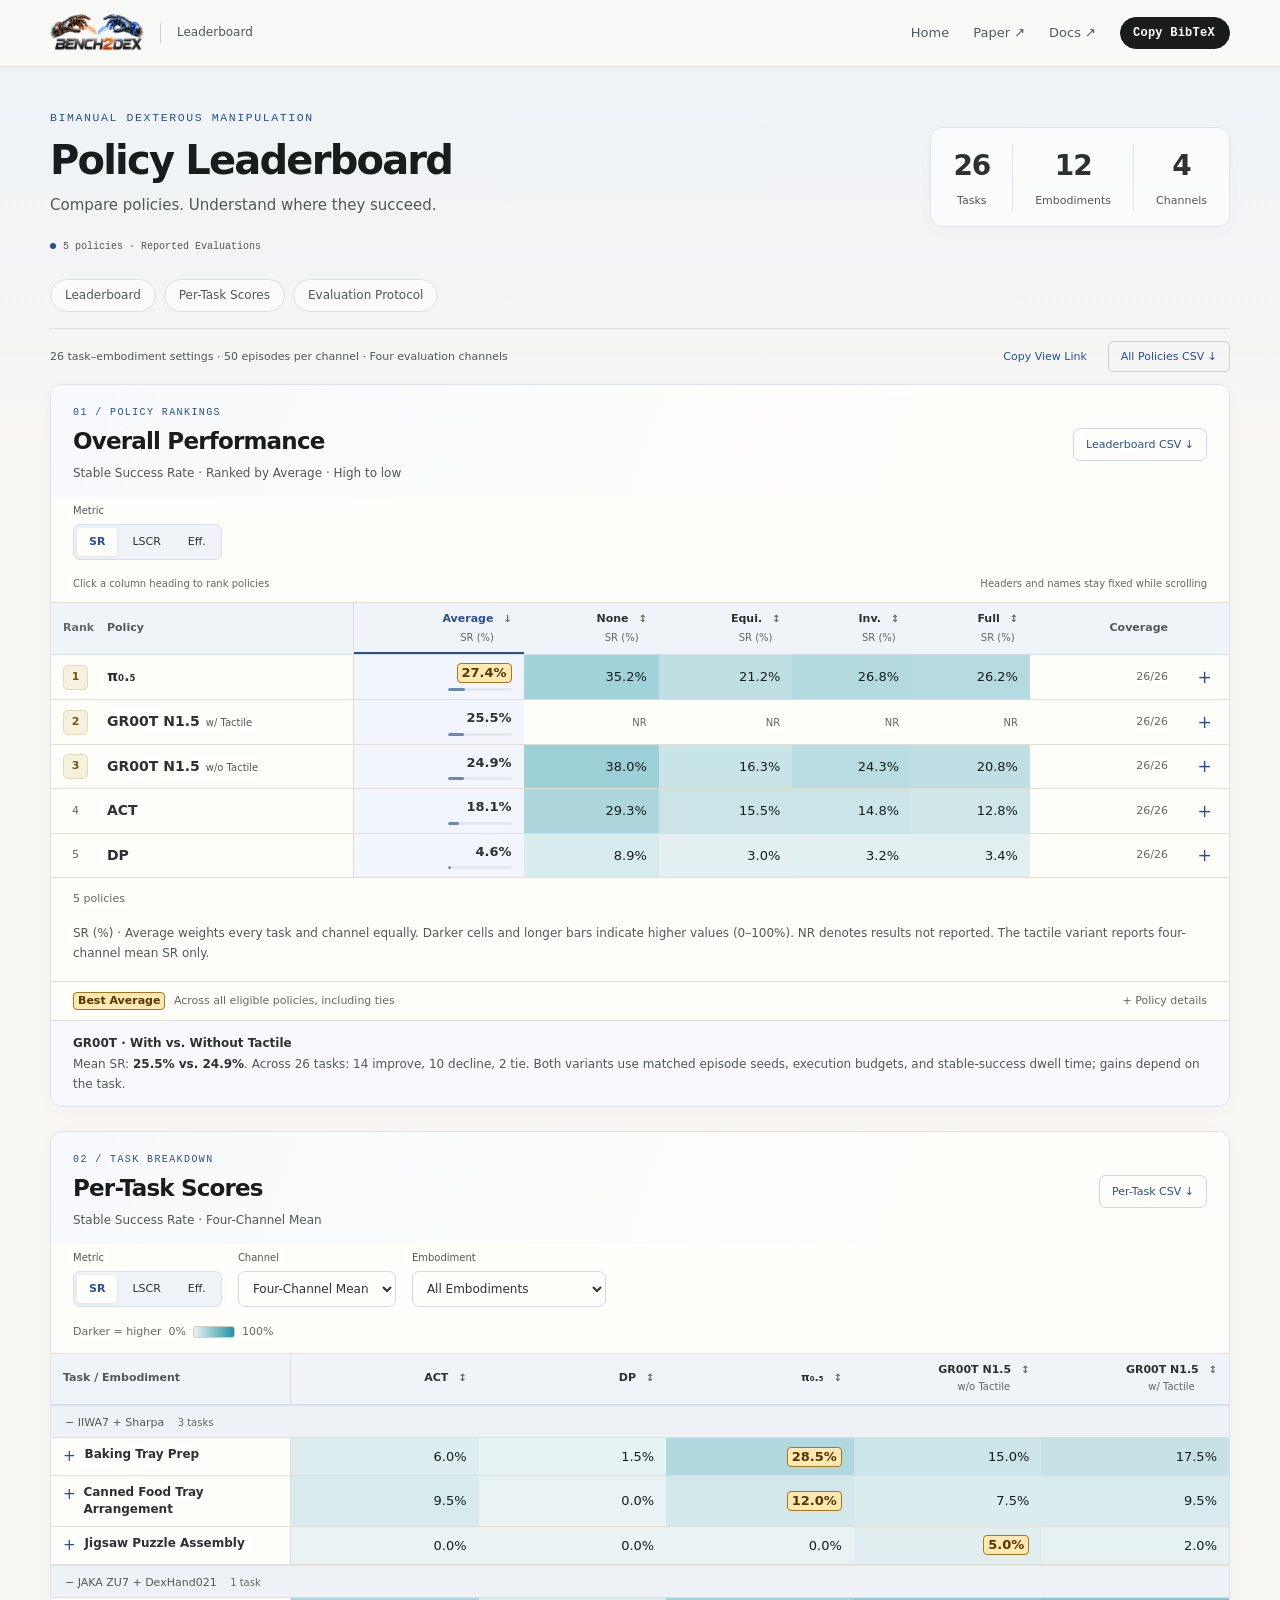
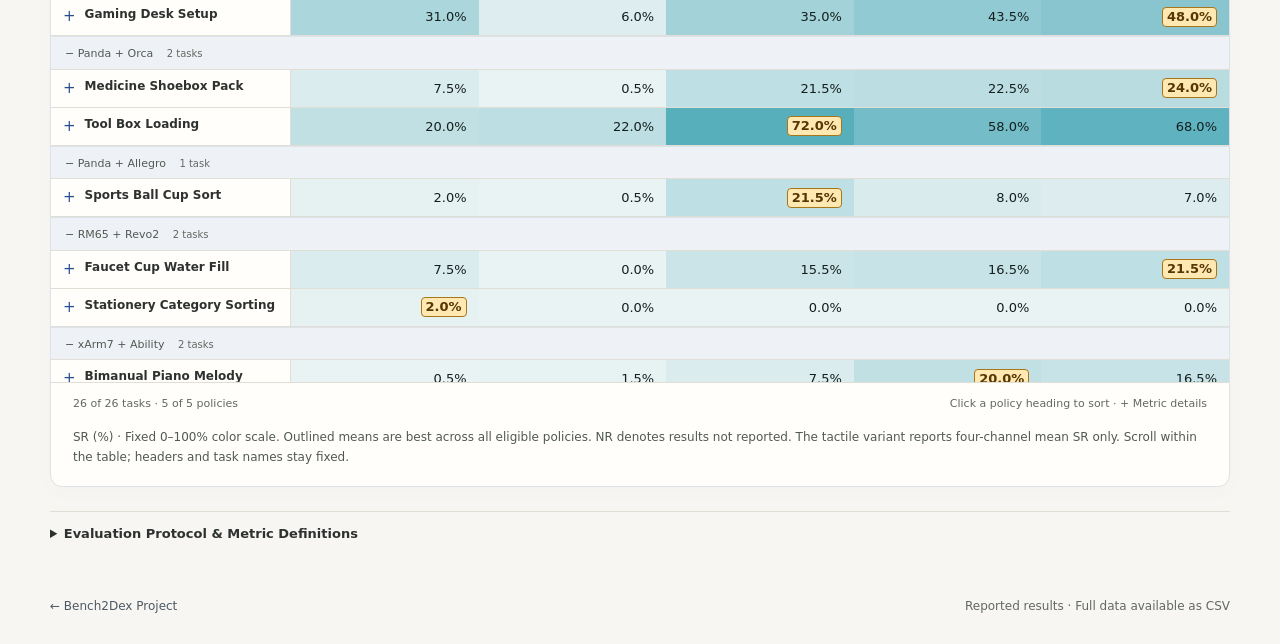
==== leaderboard/index.html @ b83e41bb "feat: update leaderboard" ====
<!DOCTYPE html>
<html lang="en">
<head>
<meta charset="UTF-8">
<meta name="viewport" content="width=device-width,initial-scale=1">
<title>Bench2Dex Leaderboard</title>
<meta name="description" content="Compare Bench2Dex policy evaluations: stable success, latched stage progress, and success-conditioned efficiency across 26 tasks and four channels.">
<link rel="canonical" href="https://bench2dex.github.io/leaderboard/">
<meta property="og:title" content="Bench2Dex Leaderboard">
<meta property="og:description" content="Policy rankings, task-level comparisons, and complete evaluation results.">
<meta property="og:type" content="website">
<meta property="og:url" content="https://bench2dex.github.io/leaderboard/">
<meta property="og:image" content="https://bench2dex.github.io/assets/img/og-cover.png">
<link rel="icon" href="../assets/img/favicon.png" type="image/png">
<link rel="stylesheet" href="../assets/css/style.css">
<link rel="stylesheet" href="../assets/css/leaderboard.css">
</head>
<body class="leaderboard-page">
<a class="skip-results" href="#results-explorer">Skip to Results</a>
<header class="board-nav"><div class="board-container"><a class="board-brand" href="../index.html"><img src="../assets/img/figures/overview_logo.png" alt="Bench2Dex" width="1774" height="887"><span>Leaderboard</span></a><nav aria-label="Main Navigation"><a href="../index.html">Home</a><a href="https://arxiv.org/abs/2609.15726">Paper ↗</a><a href="https://bench2dex.github.io/doc/">Docs ↗</a><button type="button" class="btn btn-primary board-copy-bib" data-copy-bib>Copy BibTeX</button></nav></div></header>
<main class="board-container">
  <div class="board-heading"><div><p class="eyebrow">Bimanual Dexterous Manipulation</p><h1>Policy Leaderboard</h1><p>Compare policies. Understand where they succeed.</p><span id="board-release" class="board-release">Paper Baselines</span></div><div class="board-facts" aria-label="Evaluation Scope"><span><b>26</b>Tasks</span><span><b>12</b>Embodiments</span><span><b>4</b>Channels</span></div></div>
  <nav class="board-jumps" aria-label="Results Sections"><a href="#policy-leaderboard">Leaderboard</a><a href="#per-task-scores">Per-Task Scores</a><a href="#protocol-notes">Evaluation Protocol</a></nav>
  <div id="results-explorer" class="results-explorer results-stack">
    <div class="board-global-tools">
      <label class="results-field" id="results-group-control" hidden>Evaluation Group<select id="results-group"></select></label>
      <p class="results-protocol-note" id="results-protocol-note"></p>
      <div class="results-downloads"><button type="button" id="results-share">Copy View Link</button><button type="button" id="results-export-all">All Policies CSV ↓</button></div>
    </div>

    <section id="policy-leaderboard" class="board-section" aria-labelledby="ranking-title">
      <div class="section-toolbar"><div><p class="eyebrow">01 / Policy Rankings</p><h2 id="ranking-title">Overall Performance</h2><p id="ranking-label" class="board-scope"></p></div><button type="button" id="results-export-ranking">Leaderboard CSV ↓</button></div>
      <div class="board-controls">
        <div class="control-group"><span class="control-label">Metric</span><div class="metric-switch" role="group" aria-label="Leaderboard Metric"><button type="button" data-rank="sr" aria-pressed="true">SR</button><button type="button" data-rank="lscr" aria-pressed="false">LSCR</button><button type="button" data-rank="efficiency" aria-pressed="false">Eff.</button></div></div>
        <label class="results-field">Show<select id="board-limit"><option value="all">All Policies</option><option value="10">Top 10</option><option value="20">Top 20</option></select></label>
        <label class="results-field">Coverage<select id="board-coverage"><option value="all">All Results</option><option value="complete">Complete</option><option value="partial">Incomplete</option></select></label>
        <label class="results-field policy-search-field">Find a Policy<input id="board-search" type="search" placeholder="Policy or version…" autocomplete="off"></label>
      </div>
      <div class="table-guide"><span>Click a column heading to rank policies</span><span>Headers and names stay fixed while scrolling</span></div>
      <div id="overview-table"></div>
      <div class="section-footer"><span id="ranking-count"></span><button type="button" id="ranking-reset">Reset Ranking</button></div>
      <p class="results-caption" id="ranking-caption"></p>
      <div class="results-key"><span><strong class="best-value">Best Average</strong> Across all eligible policies, including ties</span><span>+ Policy details</span></div>
      <p class="tactile-comparison"><b>GR00T · With vs. Without Tactile</b><br>Mean SR: <b>25.5% vs. 24.9%</b>. Across 26 tasks: 14 improve, 10 decline, 2 tie. Both variants use matched episode seeds, execution budgets, and stable-success dwell time; gains depend on the task.</p>
    </section>

    <section id="per-task-scores" class="board-section" aria-labelledby="task-title">
      <div class="section-toolbar"><div><p class="eyebrow">02 / Task Breakdown</p><h2 id="task-title">Per-Task Scores</h2><p id="task-scope" class="board-scope"></p></div><button type="button" id="results-export-tasks">Per-Task CSV ↓</button></div>
      <div class="board-controls">
        <div class="control-group"><span class="control-label">Metric</span><div class="metric-switch" role="group" aria-label="Per-Task Metric"><button type="button" data-task-metric="sr" aria-pressed="true">SR</button><button type="button" data-task-metric="lscr" aria-pressed="false">LSCR</button><button type="button" data-task-metric="efficiency" aria-pressed="false">Eff.</button></div></div>
        <label class="results-field">Channel<select id="task-channel"><option value="mean">Four-Channel Mean</option><option value="none">None</option><option value="equi">Equi.</option><option value="inv">Inv.</option><option value="full">Full</option></select></label>
        <label class="results-field">Embodiment<select id="task-embodiment"><option value="">All Embodiments</option></select></label>
        <details class="policy-picker" hidden><summary id="policy-choice-count">Select Policies</summary><div class="policy-picker-body"><label class="results-field">Find a Policy<input id="policy-search" type="search" placeholder="Policy name…" autocomplete="off"></label><div class="picker-actions"><button type="button" id="policies-all">Show All</button><button type="button" id="policies-none">Clear</button></div><div id="policy-options"></div></div></details>
      </div>
      <div class="task-table-heading"><p class="heat-key" id="task-heat-key">Darker = higher <span>0%</span><span class="heat-swatch" aria-hidden="true"></span><span>100%</span></p><button type="button" id="emb-expand-all" hidden>Expand All Groups</button></div>
      <div id="task-matrix"></div>
      <div class="section-footer"><span id="task-count"></span><span>Click a policy heading to sort · + Metric details</span></div>
      <p class="results-caption" id="task-caption"></p>
    </section>

      <details class="table-notes results-notes" id="protocol-notes"><summary>Evaluation Protocol & Metric Definitions</summary>
        <p><b>SR</b>: Stable Success Rate (%). <b>LSCR</b>: Latched Stage Completion Rate (%). <b>Eff.</b>: Success-Conditioned Efficiency. SR and LSCR use all 26 tasks equally and retain the paper’s reported precision. Coverage counts complete task records for the selected ranking metric. A documented four-channel SR or LSCR mean remains comparable when its channel breakdown is pending. Missing channel values are never inferred from the mean. Partial evaluations are unranked (—).</p>
        <p>Efficiency is the mean steps to successful task completion across human expert teleoperation trajectories for the task, divided by mean steps to stable success pooled across successful policy episodes in all four channels. All four visual–proprioceptive baselines use executed physics-step counts and recorded task-level expert references. It is not an average of channel ratios. Paper baseline efficiency summaries include ACT: 25 tasks, DP: 19, π₀.₅: 23, and GR00T N1.5: 25. These successful-task counts appear beneath Eff.; coverage also includes explicitly reported no-success task records.</p>
        <p><b>NR</b> denotes results not reported. — means no successful rollout; Not evaluated and N/A indicate distinct missing-data states. Zero is a reported value. Comparisons use the same task set, episode budget, termination rules, and expert reference within each evaluation group. Input variants are labeled separately.</p>
        <p>The 20,800 rollouts refer to the four published visual–proprioceptive baselines. The GR00T N1.5 tactile variant adds 5,200 rollouts and reports four-channel mean SR only; channel SR, LSCR, and efficiency are not reported. The 50 rollouts per task–policy–channel are evaluation episodes, not independent retraining replicates. Tasks and embodiments are not factorially crossed, so task-level contrasts do not isolate embodiment effects.</p>
        <p>Leaderboard CSV exports the policies currently shown in the main table. Per-Task CSV exports the selected policies and all matching tasks, including collapsed groups. Search does not change ranks or best-value scope. All Policies CSV includes every registered policy, task, and channel across evaluation groups, with sample sizes, metric status, and reported summaries.</p>
      </details>
    <details class="table-notes results-notes" id="citation-fallback" hidden><summary>BibTeX Citation</summary><pre id="bibtex" tabindex="0"></pre></details>
    <div id="share-fallback" hidden><label class="results-field">Copy This View URL<input id="share-url" readonly></label></div>
    <p id="results-status" class="sr-only" role="status" aria-live="polite"></p>
  </div>

</main>
<footer class="board-container board-footer"><a href="../index.html">← Bench2Dex Project</a><span>Reported results · Full data available as CSV</span></footer>
<div class="copy-toast" id="copy-toast" role="status" aria-live="polite"></div>
<script src="../assets/js/citation.js"></script>
<script src="../assets/js/data.js"></script>
<script src="../assets/js/results-model.js"></script>
<script src="../assets/js/results-explorer.js"></script>
</body>
</html>
---- assets/css/style.css ----
/* ============================================================
   BENCH2DEX — Editorial Evidence Atlas design system
   Academic editorial restraint × scientific-instrument precision
   ============================================================ */
:root{
  --paper:#F7F6F2;
  --paper-deep:#EEEDE8;
  --surface:#FFFEFB;
  --ink-strong:#181C1B;
  --bg:var(--paper);
  --bg-2:var(--paper-deep);
  --bg-3:var(--surface);
  --panel:var(--surface);
  --panel-2:#F0EFEA;
  --bone:var(--ink-strong);
  --ink:#FFFFFF;
  --metal:#4E5963;
  --metal-dim:#69727A;
  --line:#E1DED5;
  --line-strong:#D2CEC3;
  --cyan:#294F92;          /* primary accent / invariance */
  --copper:#B44827;        /* sparse editorial emphasis */
  --amber:#985807;         /* equivariance data semantics */
  --coral:#C9584A;
  --yellow:#C99A2E;
  --green:#247753;         /* success */
  --brick:#A9473D;         /* failure */
  --violet:#6B53A7;        /* full-channel data semantics only */
  --text:#2D312F;
  --text-dim:#515954;
  --text-faint:#636862;
  --scrim:rgba(24,28,27,.82);
  --on-scrim:#FFFFFF;
  --display:system-ui,-apple-system,"Segoe UI",Roboto,Arial,sans-serif;
  --body:system-ui,-apple-system,"Segoe UI",Roboto,Arial,sans-serif;
  --mono:ui-monospace,SFMono-Regular,Menlo,Monaco,Consolas,"Liberation Mono","Courier New",monospace;
  --maxw:1240px;
  --measure:100ch;
  --rail:88px;
  --r-sm:4px; --r:6px; --r-lg:10px; --r-xl:14px;
  --evidence-radius:10px;
  --frame-border:2px solid var(--line-strong);
  --evidence-shadow:0 1px 2px rgba(24,28,27,.06), 0 6px 14px -6px rgba(24,28,27,.10), 0 20px 48px -16px rgba(24,28,27,.22);
  --shadow:var(--evidence-shadow);
  --duration-fast:140ms;
  --duration-medium:220ms;
}
*{box-sizing:border-box;}
html{scroll-behavior:smooth; -webkit-text-size-adjust:100%; scroll-padding-top:72px; overscroll-behavior-y:none;}
body{
  margin:0; background:var(--bg); color:var(--text);
  font-family:var(--body); font-size:16px; line-height:1.6;
  font-feature-settings:"ss01","cv11"; -webkit-font-smoothing:antialiased;
  font-variant-numeric:tabular-nums;
  text-rendering:optimizeLegibility;
  overscroll-behavior-y:none;
}
img{max-width:100%; display:block;}
::selection{background:rgba(41,79,146,.18); color:var(--bone);}
::-moz-selection{background:rgba(41,79,146,.18); color:var(--bone);}
a{color:var(--metal); text-decoration:none; transition:color var(--duration-fast);}
a:hover{color:var(--bone);}
h1,h2,h3,h4{font-family:var(--display); font-weight:650; color:var(--bone); margin:0 0 .4em; line-height:1.08; letter-spacing:-.025em; text-wrap:balance;}
.mono{font-family:var(--mono); font-feature-settings:"tnum"; font-variant-numeric:tabular-nums;}
.eyebrow{font-family:var(--mono); font-size:11.5px; letter-spacing:.14em; text-transform:uppercase; color:var(--cyan);}
.section{position:relative; padding:clamp(38px,4.2vw,56px) 0; border-top:1px solid var(--line);}
.container{max-width:var(--maxw); margin:0 auto; padding:0 clamp(20px,4vw,56px);}
.lead{font-size:clamp(17px,1.45vw,20px); color:var(--text); max-width:var(--measure); line-height:1.62; text-align:justify; text-justify:inter-word;}
.dim{color:var(--text-dim);}
.section-head{
  max-width:none;
  margin:0 0 clamp(16px,2vw,24px);
}
/* The section name (eyebrow) is the big bold title; the h2 tagline is a
   small subtitle that trails it on the same line. */
.section-head > .eyebrow{
  display:inline; margin:0; padding-right:14px;
  font-family:var(--display); font-size:clamp(26px,2.8vw,34px); font-weight:700;
  letter-spacing:-.025em; text-transform:none; color:var(--bone); line-height:1.15;
}
.section-head h2{
  display:inline; margin:0;
  font-family:var(--body); font-size:clamp(15px,1.1vw,17px); font-weight:400;
  letter-spacing:0; color:var(--text-dim); line-height:1.5;
}
.section-head > .lead{margin:10px 0 0; color:var(--text);}

/* ---------- Editorial evidence rhythm ---------- */
.evidence-band::before{
  content:attr(data-section-index);
  position:absolute;
  top:clamp(28px,3vw,44px);
  right:max(20px,calc((100vw - var(--maxw))/2 + 56px));
  font-family:var(--mono);
  font-size:10px;
  letter-spacing:.12em;
  color:var(--text-faint);
}
/* Clean white / light-gray section alternation (carries from masthead → proof:
   masthead white, proof gray, then odd sections white, even sections gray). */
#abstract, #why, #data, #tactile, #evaluation, #results{background:var(--paper);}
#overview, #embodiments, #modalities, #tasks, #generalization, #docs{background:var(--paper-deep);}
.video-section{background:var(--paper-deep);}
.video-section .hero-evidence{margin:0;}
.video-section .hero-evidence-frame{box-shadow:var(--evidence-shadow);}

/* Abstract section uses the same eyebrow -> h2 -> paragraph stack
   as every other section (no special two-column layout). */
.evidence-band--paper .abstract-text{
  max-width:var(--measure);
  margin:0;
  font-size:clamp(16.5px,1.25vw,18.5px);
  line-height:1.78;
}

.evidence-caption{
  margin:12px 0 0;
  padding:12px 2px 0;
  border-top:1px solid var(--line);
  color:var(--text-dim);
  font-family:var(--body);
  font-size:13.5px;
  line-height:1.58;
}
.evidence-figure{margin:0;}
.evidence-band--figure .overview-frame{
  border-radius:var(--evidence-radius);
  box-shadow:var(--evidence-shadow);
}
.evidence-band--data .bm-table,
.evidence-band--data .lb-table,
.evidence-band--data .gen-axes,
.evidence-band--results .chart-panel{border-radius:var(--evidence-radius);}
.evidence-band--data .leaderboard{
  margin-top:clamp(38px,5vw,64px);
  padding-top:24px;
  border-top-color:var(--line-strong);
}
.evidence-band--atlas .atlas-grid,
.evidence-band--atlas .task-grid{gap:1px; background:var(--line-strong); border:var(--frame-border); border-radius:var(--evidence-radius); overflow:hidden; box-shadow:var(--evidence-shadow);}
.evidence-band--atlas .atlas-card,
.evidence-band--atlas .task-card{border:0; border-radius:0;}
.evidence-band--split .teleop-split,
.evidence-band--split .tactile-wrap{align-items:start;}
.evidence-band--split .teleop-split .ph,
.evidence-band--split .tactile-img,
.evidence-band--split .tactile-render{border-radius:var(--evidence-radius);}
.evidence-band--split .teleop-steps{margin-top:0; border-top:1px solid var(--line-strong);}
.evidence-band--split .teleop-step{border-width:0 0 1px; border-radius:0; padding:18px 2px; background:transparent;}
.evidence-band--media .modalplayer{
  padding:clamp(12px,1.8vw,22px) 0;
  border-top:1px solid var(--line-strong);
  border-bottom:1px solid var(--line-strong);
}
.evidence-band--protocol .eval-tiers{
  gap:0;
  border:var(--frame-border);
  border-radius:var(--evidence-radius);
  overflow:hidden;
  background:var(--line-strong);
  box-shadow:var(--evidence-shadow);
}
.evidence-band--protocol .eval-tier{border:0; border-left:1px solid var(--line-strong); border-radius:0; box-shadow:none;}
.evidence-band--protocol .eval-tier:first-child{border-left:0;}
.evidence-band--results .chart-panel{
  border-color:var(--line-strong);
  border-top:2px solid var(--cyan);
  box-shadow:var(--evidence-shadow);
}
.evidence-band--resources .resource-grid{
  gap:0;
  border:var(--frame-border);
  border-radius:var(--evidence-radius);
  overflow:hidden;
  background:var(--line-strong);
  box-shadow:var(--evidence-shadow);
}
.evidence-band--resources .resource-card{border:0; border-left:1px solid var(--line-strong); border-radius:0; box-shadow:none;}
.evidence-band--resources .resource-card:first-child{border-left:0;}
.evidence-band--resources .resource-card:hover,.evidence-band--resources .resource-card:focus-visible,.evidence-band--resources .resource-card:active{border-color:var(--cyan); background:#f0f5fb; box-shadow:inset 0 0 0 2px var(--cyan); transform:none;}

/* ---------- Navigation ---------- */
.nav{
  position:sticky; top:0; z-index:60; transition:background var(--duration-medium),backdrop-filter var(--duration-medium),border-color var(--duration-medium),box-shadow var(--duration-medium);
  border-bottom:1px solid transparent;
}
.nav.solid{background:rgba(247,246,242,.90); backdrop-filter:blur(14px) saturate(1.08); border-bottom-color:var(--line); box-shadow:0 6px 24px -18px rgba(24,28,27,.26);}
.nav-inner{max-width:var(--maxw); margin:0 auto; padding:0 clamp(20px,4vw,56px); height:64px; display:flex; align-items:center; gap:20px;}
.brand{display:flex; align-items:center; gap:10px; flex:none;}
.brand img{height:48px; width:auto; display:block;}
.nav-links{display:flex; gap:2px; margin:0 auto; padding:0 8px; align-items:center;}
.nav-links a{
  font-size:13px; color:var(--text-dim); padding:8px 13px; border-radius:var(--r-sm);
  position:relative; font-family:var(--body); letter-spacing:.01em; transition:color .15s,background .15s;
}
.nav-links a:hover{color:var(--bone); background:rgba(24,28,27,.05);}
.nav-links a.active{color:var(--cyan); background:rgba(41,79,146,.08);}
.nav-links a.active::after{content:""; position:absolute; left:13px; right:13px; bottom:2px; height:2px; background:var(--cyan); border-radius:2px;}
.nav-cta{display:flex; align-items:center; gap:8px; flex:none;}
.nav-cta .btn{font-family:var(--body); letter-spacing:.01em;}
.btn{
  display:inline-flex; align-items:center; gap:8px; font-family:var(--mono); font-size:13px; letter-spacing:.02em;
  padding:9px 16px; border-radius:999px; border:1px solid var(--line-strong); color:var(--text); cursor:pointer;
  transition:color var(--duration-fast),background var(--duration-fast),border-color var(--duration-fast),transform var(--duration-fast); white-space:nowrap; text-decoration:none;
}
.btn svg{width:15px; height:15px;}
.btn:hover{border-color:var(--metal); color:var(--bone); transform:translateY(-1px);}
.btn-primary{background:var(--bone); color:var(--ink); border-color:var(--bone); font-weight:600;}
.btn-primary:hover{background:#28332F; color:var(--ink); transform:translateY(-1px);}
.btn-ghost{border-color:transparent; color:var(--text-dim);}
.btn-ghost:hover{color:var(--cyan); border-color:var(--line-strong);}
.btn:disabled,.btn.is-unavailable{cursor:not-allowed; opacity:.64; transform:none; box-shadow:none;}
.btn:disabled:hover,.btn.is-unavailable:hover{border-color:var(--line); color:inherit; transform:none;}
.chip-coming{font-family:var(--mono); font-size:10px; padding:2px 7px; border-radius:999px; background:rgba(20,32,30,.06); color:var(--text-faint); border:1px solid var(--line); margin-left:4px; vertical-align:middle;}
.icon-btn{width:38px; height:38px; padding:0; justify-content:center; border-color:var(--line-strong);}
.icon-btn svg{width:17px; height:17px;}
.icon-btn[data-soon]{position:relative;}
.icon-btn[data-soon]::after{content:""; position:absolute; top:7px; right:7px; width:6px; height:6px; border-radius:50%; background:var(--text-faint); border:1.5px solid var(--bg);}
.nav-progress{position:absolute; left:0; bottom:0; height:2px; width:0; background:var(--cyan); border-radius:2px; transition:width .1s linear;}
.burger{display:none; width:40px; height:40px; border:1px solid var(--line-strong); background:transparent; border-radius:var(--r-sm); cursor:pointer; color:var(--bone); padding:0; flex-direction:column; align-items:center; justify-content:center; gap:3px;}
.burger span{display:block; width:18px; height:2px; background:currentColor; border-radius:2px;}
.burger[aria-expanded="true"] span:nth-child(1){transform:translateY(5px) rotate(45deg);}
.burger[aria-expanded="true"] span:nth-child(2){opacity:0;}
.burger[aria-expanded="true"] span:nth-child(3){transform:translateY(-5px) rotate(-45deg);}

/* ---------- Hero ---------- */
.hero{position:relative; overflow:hidden; padding:0 0 clamp(16px,2.4vw,32px);}
.hero-grid{display:grid; grid-template-columns:5fr 7fr; gap:clamp(28px,4vw,56px); align-items:end; min-height:54vh; padding:clamp(4px,1vw,12px) 0 clamp(20px,3vw,36px);}
.hero-copy{padding-bottom:8px;}
.hero-copy .eyebrow{margin:0 0 14px;}
.hero h1{font-size:clamp(34px,3.6vw,44px); line-height:1.15; letter-spacing:-.02em; margin-bottom:.2em;}
.hero h1 .grad{background:linear-gradient(110deg,var(--ink-strong) 25%,var(--cyan) 100%); -webkit-background-clip:text; background-clip:text; color:transparent;}
.hero-sub{font-family:var(--display); font-weight:500; font-size:clamp(20px,2.6vw,30px); color:var(--metal); letter-spacing:-.01em; margin-bottom:18px; max-width:18ch;}
.hero-desc{color:var(--text-dim); max-width:46ch; margin-bottom:28px; font-size:clamp(15px,1.4vw,17px);}
.hero-cta{display:flex; flex-wrap:wrap; gap:12px; margin-bottom:28px;}
.hero-meta{display:flex; flex-wrap:wrap; gap:18px 28px; font-family:var(--mono); font-size:12.5px; color:var(--text-faint); letter-spacing:.04em;}
.hero-meta b{color:var(--text-dim); font-weight:500;}
.hero-media{position:relative; border-radius:var(--evidence-radius); overflow:hidden; border:var(--frame-border); background:var(--bg-2); box-shadow:var(--evidence-shadow);}
.hero-media .ph{aspect-ratio:21/9; position:relative; overflow:hidden;}
.hero-media .ph img{width:100%; height:100%; object-fit:cover; filter:saturate(.9) contrast(1.05);}
.hero-video{width:100%; height:100%; object-fit:cover; display:block; background:#000;}
.stagebar{
  position:absolute; left:0; right:0; bottom:0; padding:14px 18px;
  background:linear-gradient(0deg,rgba(12,17,18,.92),rgba(12,17,18,0));
  display:flex; gap:6px; align-items:center; flex-wrap:wrap;
}
.stagebar .seg{font-family:var(--mono); font-size:11px; letter-spacing:.06em; color:var(--on-scrim); padding:4px 8px; border:1px solid rgba(244,241,234,.18); border-radius:4px; transition:color var(--duration-medium),background var(--duration-medium),border-color var(--duration-medium);}
.stagebar .seg.on{color:var(--ink); background:var(--cyan); border-color:var(--cyan);}
.hero-badge{position:absolute; top:14px; left:14px; font-family:var(--mono); font-size:10.5px; letter-spacing:.1em; text-transform:uppercase; color:var(--on-scrim); background:var(--scrim); border:1px solid rgba(244,241,234,.18); padding:5px 10px; border-radius:999px; backdrop-filter:blur(6px);}
.playbadge{position:absolute; top:14px; right:14px; display:flex; align-items:center; gap:6px; font-family:var(--mono); font-size:10.5px; color:var(--text-faint); letter-spacing:.06em;}
.playbadge .dot{width:8px; height:8px; border-radius:50%; background:var(--brick); animation:pulse 2s infinite;}
@keyframes pulse{0%,100%{opacity:.4;}50%{opacity:1;}}

/* ---------- Identity: authors · logos · resource links ---------- */
.identity{padding:clamp(16px,2.4vw,26px) 0 clamp(6px,1.2vw,14px); border-bottom:1px solid var(--line);}
.id-authors{display:flex; flex-wrap:wrap; align-items:baseline; justify-content:center; gap:6px 14px; font-family:var(--body); font-size:15px; color:var(--text); margin-bottom:10px;}
.id-authors .au{font-weight:500;}
.id-authors .au sup{color:var(--cyan); font-size:10px; font-weight:600;}
.id-authors .eq{font-family:var(--mono); font-size:11px; color:var(--text-faint); margin-left:6px;}
.id-affils{display:flex; flex-wrap:wrap; justify-content:center; gap:4px 16px; font-family:var(--mono); font-size:12px; color:var(--text-dim); margin-bottom:18px;}
.id-affils .aff sup{color:var(--cyan);}
.id-affils .id-note{width:100%; text-align:center; color:var(--text-faint); font-size:11px; margin-top:6px; letter-spacing:.01em;}
.id-logos{display:flex; flex-wrap:wrap; justify-content:center; align-items:center; gap:14px; margin-bottom:clamp(18px,2.4vw,28px);}
.logo-slot{width:120px; height:48px; border:1px dashed var(--line-strong); border-radius:var(--r-sm); display:flex; align-items:center; justify-content:center; font-family:var(--mono); font-size:10px; color:var(--text-faint); letter-spacing:.04em; background:var(--panel-2);}
.rlinks{display:grid; grid-template-columns:repeat(auto-fit,minmax(158px,1fr)); gap:10px; max-width:980px; margin:0 auto;}
.rlink{display:flex; align-items:center; gap:10px; padding:12px 14px; background:var(--panel); border:1px solid var(--line); border-radius:var(--r); text-decoration:none; color:var(--text); transition:border-color .16s,transform .16s,background .16s; position:relative;}
.rlink:hover{border-color:var(--cyan); transform:translateY(-2px); background:var(--panel-2);}
.rlink[data-soon] .rl-sub{color:var(--text-faint);}
.rlink.is-unavailable{cursor:not-allowed; opacity:.72;}
.rlink.is-unavailable:hover{border-color:var(--line); transform:none; background:var(--panel);}
.rlink .ric{width:34px; height:34px; flex:none; border-radius:var(--r-sm); background:rgba(41,79,146,.1); border:1px solid rgba(41,79,146,.22); display:flex; align-items:center; justify-content:center; color:var(--cyan);}
.rlink .ric svg{width:17px; height:17px;}
.rlink[data-soon] .ric{background:rgba(20,32,29,.05); border-color:var(--line); color:var(--text-faint);}
.rlink .rl-text{display:flex; flex-direction:column; line-height:1.2; min-width:0;}
.rlink .rl-name{font-family:var(--display); font-weight:600; font-size:14px; color:var(--bone);}
.rlink .rl-sub{font-family:var(--mono); font-size:10.5px; color:var(--text-faint); margin-top:2px; white-space:nowrap; overflow:hidden; text-overflow:ellipsis;}
.footer-unavailable{display:block; color:var(--text-faint); margin:7px 0; font-size:13px;}

/* ---------- Proof strip ---------- */
.proof{background:var(--bg-2); border-top:1px solid var(--line); border-bottom:1px solid var(--line);}
.proof-grid{display:grid; grid-template-columns:repeat(6,1fr); max-width:var(--maxw); margin:0 auto;}
.proof-cell{padding:clamp(12px,1.4vw,18px) clamp(12px,1.4vw,20px); border-left:1px solid var(--line); cursor:pointer; transition:background .2s,box-shadow .2s; position:relative; outline:none;}
.proof-cell::before{content:""; position:absolute; left:0; top:0; width:2px; height:100%; background:var(--cyan); transform:scaleY(0); transform-origin:center; transition:transform .25s;}
.proof-cell:hover,.proof-cell.selected,.proof-cell:focus-visible{background:rgba(41,79,146,.09); box-shadow:inset 0 1px 0 rgba(41,79,146,.16),inset 0 -1px 0 rgba(41,79,146,.16);}
.proof-cell:hover::before,.proof-cell.selected::before,.proof-cell:focus-visible::before{transform:scaleY(1);}
.proof-cell .n{font-family:var(--display); font-weight:700; font-size:clamp(22px,2.6vw,30px); color:var(--bone); line-height:1; letter-spacing:-.02em;}
.proof-cell .l{font-family:var(--mono); font-size:11.5px; color:var(--text-dim); margin-top:6px; letter-spacing:.02em; text-transform:none;}
.proof-cell .q{font-family:var(--mono); font-size:11px; color:var(--cyan); margin-top:4px; letter-spacing:.03em;}
.proof-tip{position:absolute; left:14px; right:14px; bottom:calc(100% + 8px); background:var(--bg-3); border:1px solid var(--line-strong); border-radius:var(--r); padding:10px 12px; font-size:12.5px; color:var(--text); line-height:1.5; opacity:0; pointer-events:none; transition:opacity .18s; z-index:30; box-shadow:var(--shadow); max-width:260px;}
.proof-cell:hover .proof-tip,.proof-cell:focus-visible .proof-tip{opacity:1;}

/* ---------- Compare table ---------- */
/* Benchmark feature-comparison matrix */
.bm-table-wrap{overflow-x:auto; margin:0 -4px; padding:0 4px;}
.bm-table{border-collapse:separate; border-spacing:0; width:100%; min-width:780px; font-size:13.5px; background:var(--panel); border:var(--frame-border); border-radius:var(--evidence-radius); overflow:hidden; box-shadow:var(--evidence-shadow);}
.bm-table th,.bm-table td{padding:11px 12px; text-align:center; border-bottom:1px solid var(--line); white-space:nowrap;}
.bm-table thead th{font-family:var(--mono); font-size:11px; letter-spacing:.04em; text-transform:none; color:var(--text-dim); font-weight:600; background:var(--panel-2); border-bottom:1px solid var(--line-strong); position:sticky; top:0;}
.bm-table th.bm-name,.bm-table td:first-child{text-align:left; font-family:var(--body); color:var(--bone); font-weight:500; position:sticky; left:0; background:var(--panel);}
.bm-table thead th.bm-name{background:var(--panel-2);}
.bm-table tbody tr{cursor:pointer; outline:none;}
.bm-table tbody tr:hover td,.bm-table tbody tr.selected td,.bm-table tbody tr:focus-visible td{background:rgba(41,79,146,.13); box-shadow:inset 0 1px 0 rgba(41,79,146,.16),inset 0 -1px 0 rgba(41,79,146,.16);}
.bm-table tbody tr:hover td:first-child,.bm-table tbody tr.selected td:first-child,.bm-table tbody tr:focus-visible td:first-child{background:#e7edf7; color:var(--cyan);}
.bm-table tbody tr.selected td:first-child::before,.bm-table tbody tr:focus-visible td:first-child::before{content:""; position:absolute; left:0; top:0; bottom:0; width:3px; background:var(--cyan);}
.bm-table td:first-child{border-right:1px solid var(--line);}
.bm-table .yk{color:var(--green); font-weight:700; font-size:15px;}
.bm-table .nx{color:var(--brick); opacity:.55; font-size:14px;}
.bm-table tr.us td{background:rgba(41,79,146,.09); border-top:2px solid var(--cyan); border-bottom:2px solid var(--cyan);}
.bm-table tr.us td:first-child{background:rgba(41,79,146,.09); color:var(--bone);}
.bm-table tr.us .yk{color:var(--cyan);}

/* legacy 3-col compare (unused) */
.compare{display:grid; grid-template-columns:1.1fr 1fr 1.1fr; gap:0; border:var(--frame-border); border-radius:var(--evidence-radius); overflow:hidden; box-shadow:var(--evidence-shadow);}

/* abstract & video section */
.abstract-text{font-size:clamp(15px,1.5vw,17px); line-height:1.7; color:var(--text); max-width:78ch; margin:0 0 clamp(18px,2.4vw,28px); text-align:justify; text-justify:inter-word;}
.abstract-text b{color:var(--bone);}

/* ===== Editorial evidence masthead ===== */
.hero.masthead{
  padding:clamp(30px,3.6vw,46px) 0 clamp(8px,1vw,14px);
  background:linear-gradient(180deg,#F7F8F9 0%,#FFFFFF 92%);
  border-top:1px solid rgba(21,32,30,.08);
}
.masthead-grid{
  display:grid;
  grid-template-columns:minmax(320px,.82fr) minmax(0,1.18fr);
  gap:clamp(26px,3.2vw,44px);
  align-items:center;
}
.masthead-copy{min-width:0; text-align:left;}
.hero.masthead .eyebrow{margin:0 0 18px;}
.hero.masthead h1{font-size:clamp(34px,3.6vw,44px); margin:0 0 14px;}
.masthead-accent{color:var(--copper);}
.paper-title{font-family:var(--display); font-weight:600; font-size:clamp(15px,1.45vw,19px); line-height:1.35; color:var(--bone); max-width:32ch; margin:0 0 12px; letter-spacing:-.01em;}
.hero.masthead .hero-sub{
  max-width:19ch;
  margin:0 0 17px;
  color:var(--bone);
  font-size:clamp(22px,2.15vw,31px);
  line-height:1.14;
}
.hero.masthead .hero-desc{max-width:48ch; margin:0 0 15px; line-height:1.6;}
.review-line{
  display:flex;
  flex-wrap:wrap;
  align-items:baseline;
  gap:6px 10px;
  margin-bottom:15px;
  padding-top:12px;
  border-top:1px solid var(--line-strong);
  font-family:var(--mono);
  font-size:13px;
  color:var(--text-dim);
  letter-spacing:.02em;
}
.review-line .au{color:var(--bone); font-weight:600; font-size:14px;}
.review-line .affil{color:var(--text-faint);}
.hero.masthead .rlinks{
  display:grid;
  grid-template-columns:repeat(4,minmax(0,1fr));
  gap:0;
  max-width:none;
  margin:0;
  border-top:1px solid var(--line-strong);
  border-bottom:1px solid var(--line-strong);
}
.hero.masthead .rlink{
  display:flex;
  flex-direction:column;
  align-items:flex-start;
  gap:2px;
  min-width:0;
  padding:10px 11px;
  border:0;
  border-left:1px solid var(--line);
  border-radius:0;
  background:transparent;
}
.hero.masthead .rlink:first-child{border-left:0;}
.hero.masthead a.rlink:hover{background:rgba(41,79,146,.07); transform:none;}
.hero.masthead .rlink.is-unavailable:hover{background:transparent;}
.hero.masthead .rl-name{font-family:var(--mono); font-size:11px; font-weight:600; letter-spacing:.02em;}
.hero.masthead .rl-sub{font-size:9.5px; text-overflow:ellipsis; overflow:hidden; max-width:100%;}
.hero.masthead .hero-cta{margin:15px 0 0;}
.hero-evidence{margin:0; min-width:0;}
.hero-evidence-frame{
  position:relative;
  aspect-ratio:16/9;
  overflow:hidden;
  border:var(--frame-border);
  border-radius:var(--evidence-radius);
  background:#050707;
  box-shadow:0 24px 55px -40px rgba(14,26,24,.42);
}
.hero-evidence-frame .hero-video{width:100%; height:100%; object-fit:cover; display:block;}
/* Project-showcase video placeholder (reserved, not a single-task rollout). */
.hero-video-ph{display:flex; align-items:center; justify-content:center; gap:10px; color:rgba(244,241,234,.62); font-family:var(--mono); font-size:12px; letter-spacing:.06em; text-transform:uppercase;}
.hero-video-ph .ph-play{font-size:18px; color:rgba(244,241,234,.72);}
.hero-video-ph .ph-soon{color:rgba(244,241,234,.42); text-transform:none; font-family:var(--body); font-size:11.5px; letter-spacing:0;}
.evidence-index{
  display:grid;
  grid-template-columns:repeat(4,1fr);
  border:var(--frame-border);
  border-top:0;
  background:var(--surface);
}
.evidence-index span{
  min-width:0;
  padding:9px 11px;
  border-left:1px solid var(--line);
  font-family:var(--mono);
  font-size:10px;
  color:var(--text-dim);
  line-height:1.4;
}
.evidence-index span:first-child{border-left:0;}
.evidence-index b{display:block; color:var(--text-faint); font-size:8.5px; font-weight:500; letter-spacing:.08em; text-transform:uppercase;}
.hero-evidence figcaption{
  max-width:68ch;
  margin:11px 0 0;
  padding:10px 2px 0;
  border-top:1px solid var(--line);
  color:var(--text-dim);
  font-size:13px;
  line-height:1.55;
}

/* leaderboard */
.leaderboard{margin-top:clamp(18px,2.4vw,28px); padding-top:clamp(16px,2vw,24px); border-top:1px solid var(--line);}
.lb-title{font-family:var(--display); font-size:18px; color:var(--bone); margin:0 0 12px; display:flex; align-items:center; gap:10px;}
.lb-prelim{font-family:var(--mono); font-size:10px; padding:2px 8px; border-radius:999px; background:rgba(199,126,26,.12); color:var(--amber); border:1px solid rgba(199,126,26,.3); letter-spacing:.04em; font-weight:600;}
.lb-wrap{overflow-x:auto; margin:0 -4px; padding:0 4px;}
.lb-table{border-collapse:separate; border-spacing:0; width:100%; min-width:520px; font-size:13.5px; background:var(--panel); border:var(--frame-border); border-radius:var(--evidence-radius); overflow:hidden; box-shadow:var(--evidence-shadow);}
.lb-table th,.lb-table td{padding:10px 14px; text-align:center; border-bottom:1px solid var(--line);}
.lb-table thead th{font-family:var(--mono); font-size:11px; color:var(--text-dim); font-weight:600; background:var(--panel-2); border-bottom:1px solid var(--line-strong);}
.lb-table th.rk,.lb-table td.rk{width:42px; color:var(--text-faint); font-family:var(--mono);}
.lb-table th.pn,.lb-table td.pn{text-align:left; font-family:var(--display); font-weight:600; color:var(--bone);}
.lb-table td.avg{color:var(--cyan); font-family:var(--mono); font-weight:600;}
.lb-table th.avg{color:var(--cyan);}
.lb-table td.lscr{color:var(--copper); font-family:var(--mono); font-weight:600;}
.lb-table td.eff{color:var(--green); font-family:var(--mono); font-weight:600;}
.lb-table tbody tr.lead td{background:rgba(41,79,146,.09);}
.lb-table tbody tr.lead td.pn::before{content:"★ "; color:var(--copper);}
.lb-table tbody tr:last-child td{border-bottom:0;}
.compare .head{padding:16px 20px; font-family:var(--mono); font-size:12px; letter-spacing:.06em; text-transform:uppercase; color:var(--text-dim); border-bottom:1px solid var(--line);}
.compare .head.us{background:rgba(41,79,146,.08); color:var(--cyan);}
.compare .row{padding:13px 20px; border-bottom:1px solid var(--line); font-size:14.5px; color:var(--text-dim); display:flex; gap:8px;}
.compare .row:last-child{border-bottom:0;}
.compare .col.us .row{color:var(--text);}
.compare .row svg{flex:none; margin-top:1px;}
.compare-tag{display:inline-flex; align-items:center; gap:6px; margin-right:6px;}
.us-pill{font-family:var(--mono); font-size:11px; color:var(--cyan);}

/* ---------- Task cards ---------- */
.task-rail{display:flex; gap:8px; flex-wrap:wrap; margin-bottom:28px;}
.filter-chip{font-family:var(--mono); font-size:12px; padding:7px 13px; border-radius:999px; border:1px solid var(--line-strong); background:transparent; color:var(--text-dim); cursor:pointer; transition:color var(--duration-fast),background var(--duration-fast),border-color var(--duration-fast);}
.filter-chip:hover{color:var(--bone); border-color:var(--metal-dim);}
.filter-chip.active{background:var(--bone); color:var(--ink); border-color:var(--bone); font-weight:600;}
.task-grid{display:grid; grid-template-columns:repeat(4,1fr); gap:clamp(12px,1.4vw,18px);}
.task-card{
  background:var(--panel); border:1px solid var(--line); border-radius:var(--r-lg); overflow:hidden;
  display:flex; flex-direction:column; transition:transform .2s,border-color .2s; cursor:pointer;
}
.task-card:hover{transform:translateY(-4px); border-color:var(--metal-dim); box-shadow:0 10px 24px -18px rgba(20,32,30,.45);}
.task-card .thumb{aspect-ratio:16/9; position:relative; overflow:hidden; background:var(--bg-2);}
.task-card .thumb img{width:100%; height:100%; object-fit:cover; transition:transform .25s ease;}
.task-card:hover .thumb img{transform:scale(1.04);}
.task-card .thumb .ph-ribbon{position:absolute; top:10px; left:10px; font-family:var(--mono); font-size:10px; letter-spacing:.06em; color:var(--on-scrim); background:var(--scrim); border:1px solid rgba(244,241,234,.18); padding:3px 7px; border-radius:4px; backdrop-filter:blur(4px);}
.task-card.featured{border-color:var(--cyan);}
.task-card.featured:hover{border-color:var(--cyan);}
.task-card .thumb .featured-badge{position:absolute; top:10px; right:10px; font-family:var(--mono); font-size:10px; letter-spacing:.06em; color:var(--ink); background:var(--cyan); border:1px solid rgba(41,79,146,.55); padding:3px 7px; border-radius:4px; backdrop-filter:blur(4px); font-weight:600;}
.task-card .body{padding:12px 14px 13px; flex:1; display:flex; flex-direction:column; gap:8px;}
.task-card .tid{display:flex; align-items:center; justify-content:space-between; gap:8px;}
.task-card .tid .id{font-family:var(--mono); font-size:11.5px; color:var(--cyan); letter-spacing:.06em;}
.task-card .tid .emb{font-family:var(--mono); font-size:10.5px; color:var(--text-faint);}
.task-card h3{font-size:15px; line-height:1.25; margin:0; color:var(--bone);}
.task-card .goal{display:none;}
.task-tags{display:flex; flex-wrap:wrap; gap:6px; margin-top:auto;}
.task-tags .t{font-family:var(--mono); font-size:10.5px; padding:3px 8px; border-radius:4px; background:rgba(20,32,30,.05); color:var(--text-dim); border:1px solid var(--line);}
.task-tags .t.tool{color:var(--amber); border-color:rgba(199,126,26,.3);}
.task-tags .t.art{color:var(--cyan); border-color:rgba(41,79,146,.3);}
.task-tags .t.long{color:var(--violet); border-color:rgba(107,79,176,.3);}
.stage-mini{display:flex; gap:4px; margin-top:6px;}
.stage-mini .s{flex:1; height:5px; border-radius:3px; background:var(--line); min-width:6px;}
.featured-only{display:grid; grid-template-columns:repeat(3,1fr); gap:clamp(16px,1.6vw,22px);}

/* ---------- Task modal ---------- */
.modal-overlay{position:fixed; inset:0; background:rgba(20,32,30,.5); backdrop-filter:blur(6px); z-index:100; display:none; padding:clamp(16px,4vw,64px) 0; overflow:auto;}
.modal-overlay.open{display:block;}
.modal{max-width:1080px; margin:auto; background:var(--bg-3); border:var(--frame-border); border-radius:var(--evidence-radius); overflow:hidden; box-shadow:var(--shadow);}
.modal--duo{max-width:1180px; background:transparent; border:0; border-radius:0; box-shadow:none; overflow:visible; display:flex; align-items:center; gap:0;}
.modal-clip{position:relative; background:var(--bg-3); border:var(--frame-border); border-radius:var(--evidence-radius); box-shadow:var(--evidence-shadow); overflow:hidden;}
.modal-clip--media{flex:0 0 auto; width:clamp(300px,40vw,500px);}
.modal-clip--media .task-front-video{width:100%; height:auto; aspect-ratio:4/3; object-fit:cover; display:block; background:var(--bg-3); transform:rotate(180deg);}
/* Native WebKit controls are composited separately from the video surface. Keep
   their progress rail in the same 180° task-view orientation. */
.modal-clip--media .task-front-video::-webkit-media-controls-panel{transform:rotate(180deg); transform-origin:center;}
.modal-link{flex:0 0 36px; height:2px; align-self:center; background:linear-gradient(90deg,var(--line-strong),var(--metal-dim) 50%,var(--line-strong)); position:relative;}
.modal-link::before,.modal-link::after{content:""; position:absolute; top:50%; transform:translateY(-50%); width:8px; height:8px; border-radius:50%; background:var(--bg-3); border:2px solid var(--metal-dim); box-sizing:border-box;}
.modal-link::before{left:-4px;} .modal-link::after{right:-4px;}
.modal-clip--body{flex:1 1 auto; min-width:0; padding:clamp(20px,2.2vw,32px); max-height:calc(100vh - 96px); overflow:auto;}
.modal-close{position:absolute; top:14px; right:14px; width:38px; height:38px; border-radius:50%; background:var(--scrim); border:1px solid rgba(244,241,234,.22); color:var(--on-scrim); cursor:pointer; display:flex; align-items:center; justify-content:center; font-size:20px; backdrop-filter:blur(6px);}
.modal-body{padding:clamp(20px,3vw,40px);}
.modal-title{display:flex; align-items:baseline; gap:14px; flex-wrap:wrap; margin-bottom:6px;}
.modal-title .id{font-family:var(--mono); color:var(--cyan); font-size:16px;}
.modal-title h2{font-size:clamp(24px,3vw,34px); margin:0;}
.modal-emb{font-family:var(--mono); font-size:13px; color:var(--text-dim); margin-bottom:22px;}
.modal-section{margin-top:24px;}
.modal-section h4{font-family:var(--mono); font-size:11px; letter-spacing:.04em; text-transform:none; color:var(--text-faint); margin-bottom:10px;}
.modal-section p{color:var(--text);}
.modal-stages{display:flex; gap:0; flex-wrap:wrap;}
.modal-stages .st{flex:1; min-width:120px; padding:12px 14px; background:var(--panel); border:1px solid var(--line); border-right:0; font-family:var(--mono); font-size:13px; color:var(--text-dim);}
.modal-stages .st:first-child{border-radius:var(--r-sm) 0 0 var(--r-sm);}
.modal-stages .st:last-child{border-radius:0 var(--r-sm) var(--r-sm) 0; border-right:1px solid var(--line);}
.modal-channels{display:grid; grid-template-columns:repeat(4,1fr); gap:10px; margin-top:10px;}
.modal-channels .ch{padding:12px; background:var(--panel); border:1px solid var(--line); border-radius:var(--r-sm);}
.modal-channels .ch .lab{font-family:var(--mono); font-size:11px; color:var(--text-faint);}
.modal-channels .ch .v{font-family:var(--display); font-size:22px; color:var(--bone); margin-top:4px;}
.modal-channels .ch .v small{font-size:13px; color:var(--text-dim); font-family:var(--mono);}

/* ---------- Long-horizon rollout ---------- */
.rollout{display:grid; grid-template-columns:1fr 1fr; gap:clamp(16px,2vw,24px);}

/* ---------- Synchronized multi-view video player ---------- */
.syncplayer{margin-top:4px;}
.sync-grid{display:grid; gap:8px;}
.sync-grid.cols-2{grid-template-columns:1fr 1fr;}
.sync-grid.cols-3{grid-template-columns:repeat(3,1fr);}
.sync-tile{position:relative; margin:0; border:var(--frame-border); border-radius:var(--evidence-radius); overflow:hidden; background:#000; aspect-ratio:16/10; box-shadow:var(--evidence-shadow);}
.sync-tile video{width:100%; height:100%; object-fit:cover; display:block;}
.sync-tile figcaption{position:absolute; left:8px; bottom:8px; z-index:2; font-family:var(--mono); font-size:12px; font-weight:600; color:var(--on-scrim); background:var(--scrim); border:1px solid rgba(244,241,234,.22); padding:3px 7px; border-radius:4px; backdrop-filter:blur(4px); letter-spacing:.06em;}
.sync-ctrl{display:flex; align-items:center; gap:14px; margin-top:14px; padding:12px 16px; background:var(--panel); border:var(--frame-border); border-radius:var(--evidence-radius); flex-wrap:wrap; box-shadow:var(--evidence-shadow);}
.sync-play{flex:none; width:42px; height:42px; border-radius:50%; border:1px solid var(--line-strong); background:var(--bone); color:var(--ink); cursor:pointer; font-size:15px; line-height:1; display:flex; align-items:center; justify-content:center; transition:transform .12s;}
.sync-play:hover{transform:scale(1.06);}
.sync-seek{flex:1; min-width:180px; accent-color:var(--cyan); height:4px;}
.sync-time{font-family:var(--mono); font-size:12px; color:var(--text-dim); min-width:84px;}
.sync-ep{font-family:var(--mono); font-size:11px; color:var(--text-faint); margin-left:auto;}
@media (max-width:760px){ .sync-grid.cols-3{grid-template-columns:1fr 1fr;} }

/* ---------- Synchronized 8-modality video player ---------- */
.modal-grid{display:grid; grid-template-columns:repeat(4,1fr); gap:8px;}
.mtile{position:relative; margin:0; border:var(--frame-border); border-radius:var(--evidence-radius); overflow:hidden; background:var(--panel); display:flex; flex-direction:column; box-shadow:var(--evidence-shadow);}
.mtile img{width:100%; aspect-ratio:4/3; object-fit:cover; display:block; background:#fff;}
.mtile video{width:100%; aspect-ratio:4/3; object-fit:cover; display:block; background:#000;}
.mtile figcaption{position:static; min-height:42px; display:flex; align-items:center; padding:9px 11px 10px; border-top:1px solid var(--line); font-family:var(--display); font-size:12px; font-weight:600; color:var(--bone); background:var(--panel); letter-spacing:0; line-height:1.35;}
.mp-ctrl{display:flex; align-items:center; gap:14px; margin-top:16px; padding:12px 16px; background:var(--panel); border:var(--frame-border); border-radius:var(--evidence-radius); flex-wrap:wrap; box-shadow:var(--evidence-shadow);}
.mp-play{flex:none; width:42px; height:42px; border-radius:50%; border:1px solid var(--line-strong); background:var(--bone); color:var(--ink); cursor:pointer; font-size:15px; display:flex; align-items:center; justify-content:center; transition:transform .12s;}
.mp-play:hover{transform:scale(1.06);}
.mp-seek{flex:1; min-width:180px; accent-color:var(--cyan); height:4px;}
.mp-frame{font-family:var(--mono); font-size:12px; color:var(--text-dim); min-width:110px;}
.mp-ep{font-family:var(--mono); font-size:11px; color:var(--text-faint); margin-left:auto;}
@media (max-width:760px){ .modal-grid{grid-template-columns:1fr 1fr;} }
.rollout-panel{background:var(--panel); border:var(--frame-border); border-radius:var(--evidence-radius); overflow:hidden; box-shadow:var(--evidence-shadow);}
.rollout-panel .ph{aspect-ratio:16/9; position:relative; background:var(--bg-2);}
.rollout-panel .ph img{width:100%; height:100%; object-fit:cover;}
.rollout-panel .ph video{width:100%; height:100%; object-fit:cover; display:block; background:#000;}
.rollout-panel .label{position:absolute; left:12px; top:12px; font-family:var(--mono); font-size:11px; letter-spacing:.06em; padding:5px 9px; border-radius:4px; background:var(--scrim); border:1px solid rgba(244,241,234,.22); color:var(--on-scrim);}
.rollout-panel .label.human{color:var(--cyan);}
.rollout-panel .label.policy{color:var(--amber);}
.rollout-panel .meta{padding:14px 16px; display:flex; justify-content:space-between; align-items:center; font-family:var(--mono); font-size:12px; color:var(--text-dim); border-top:1px solid var(--line);}
.rollout-timeline{margin-top:clamp(20px,2.4vw,30px);}
.timeline-track{position:relative; height:42px; background:var(--panel); border:1px solid var(--line); border-radius:var(--r-sm); overflow:hidden;}
.timeline-track .seg{position:absolute; top:0; bottom:0; display:flex; align-items:center; padding:0 10px; font-family:var(--mono); font-size:11px; color:var(--text-dim); border-right:1px solid var(--line); overflow:hidden; white-space:nowrap;}
.timeline-needle{position:absolute; top:-4px; bottom:-4px; width:2px; background:var(--cyan); transition:left .12s linear; box-shadow:0 0 8px var(--cyan);}
.timeline-axis{display:flex; justify-content:space-between; font-family:var(--mono); font-size:10.5px; color:var(--text-faint); margin-top:6px;}

/* ---------- Embodiment atlas ---------- */
.atlas-grid{display:grid; grid-template-columns:repeat(4,1fr); gap:clamp(14px,1.6vw,20px);}
.atlas-card{background:var(--panel); border:1px solid var(--line); border-radius:var(--r-lg); overflow:hidden; display:flex; flex-direction:column; transition:border-color .2s, transform .2s;}
.atlas-card:hover{border-color:var(--metal-dim); transform:translateY(-3px); box-shadow:0 10px 24px -18px rgba(20,32,30,.45);}
.atlas-card .render{aspect-ratio:4/3; background:linear-gradient(180deg,#1a2326,#11181a); display:flex; align-items:center; justify-content:center; padding:18px;}
.atlas-card .render img{max-height:100%; max-width:100%; object-fit:contain;}
.atlas-card .info{padding:13px 15px 15px; display:flex; flex-direction:column; gap:7px;}
.atlas-card h3{font-size:15px; line-height:1.25; margin:0; color:var(--bone);}
.atlas-card .specs{display:flex; flex-direction:column; gap:3px; font-size:12px; color:var(--text-dim); line-height:1.4;}
.atlas-card .specs .k{font-family:var(--mono); color:var(--text-faint); font-size:10.5px; margin-right:6px;}

/* ---------- Teleop ---------- */
.teleop-split{display:grid; grid-template-columns:1fr 1.1fr; gap:clamp(24px,3vw,44px); align-items:center;}
.teleop-split .ph{position:relative; border-radius:var(--evidence-radius); overflow:hidden; border:var(--frame-border); background:var(--panel); box-shadow:var(--evidence-shadow);}
.teleop-split .ph img{width:100%; display:block;}
.teleop-split .ph > .evidence-caption{margin:0; padding:13px 16px 15px; border-top:1px solid var(--line); background:var(--panel);}
.teleop-split .triad{display:grid; grid-template-columns:repeat(3,1fr); gap:8px; padding:12px;}
.teleop-split .triad .seg{aspect-ratio:1; border-radius:var(--r-sm); border:1px solid var(--line); background:var(--bg-3); display:flex; align-items:center; justify-content:center; position:relative; overflow:hidden;}
.teleop-split .triad .seg .cap{position:absolute; bottom:8px; left:8px; font-family:var(--mono); font-size:10px; color:var(--text-dim);}
.teleop-steps{display:flex; flex-direction:column; gap:8px; margin-top:24px; counter-reset:step;}
.teleop-step{display:flex; gap:16px; padding:16px 18px; background:var(--panel); border:1px solid var(--line); border-radius:var(--r); counter-increment:step;}
.teleop-step::before{content:counter(step,decimal-leading-zero); font-family:var(--mono); color:var(--cyan); font-size:13px; flex:none;}
.teleop-step h4{margin:0 0 2px; font-family:var(--body); font-weight:600; font-size:15px; color:var(--bone);}
.teleop-step p{margin:0; font-size:14px; color:var(--text-dim);}

/* ---------- Modalities wall ---------- */
.modalities{display:grid; grid-template-columns:repeat(4,1fr); gap:10px;}
.modality{background:var(--panel); border:var(--frame-border); border-radius:var(--evidence-radius); overflow:hidden; position:relative; box-shadow:var(--evidence-shadow);}
.modality.sync .panel-tag{background:var(--cyan); color:var(--ink);}
.panel-tag{position:absolute; top:8px; left:8px; z-index:3; font-family:var(--mono); font-size:9.5px; letter-spacing:.06em; padding:3px 6px; border-radius:3px; background:var(--scrim); color:var(--on-scrim); border:1px solid rgba(244,241,234,.22);}
.modality .preview{aspect-ratio:4/3; position:relative; background:var(--bg-2); overflow:hidden;}
.modality .preview .frame{position:absolute; inset:0;}
.modality:hover .preview .scan{opacity:1;}
.modality .caption{padding:10px 12px 12px; display:flex; justify-content:space-between; align-items:baseline; gap:8px;}
.modality .caption .n{font-family:var(--mono); font-size:13px; color:var(--bone);}
.modality .caption .d{font-size:11px; color:var(--text-faint); text-align:right;}
.modality .timeline-mini{position:absolute; left:0; right:0; bottom:42px; height:3px; background:rgba(20,32,30,.1);}
.modality .timeline-mini .fill{height:100%; background:var(--cyan); width:30%; transition:width .1s linear;}
.sync-cntrl{display:flex; align-items:center; gap:16px; margin-top:20px; padding:14px 18px; background:var(--panel); border:var(--frame-border); border-radius:var(--evidence-radius); flex-wrap:wrap; box-shadow:var(--evidence-shadow);}
.sync-cntrl label{font-family:var(--mono); font-size:12px; color:var(--text-dim);}
.sync-cntrl input[type=range]{flex:1; min-width:180px; accent-color:var(--cyan);}
.sync-cntrl .playbtn{width:38px; height:38px; border-radius:50%; border:1px solid var(--line-strong); background:transparent; color:var(--bone); cursor:pointer; display:flex; align-items:center; justify-content:center;}
.sync-cntrl .frame-counter{font-family:var(--mono); font-size:12px; color:var(--cyan); min-width:80px;}

/* ---------- Tactile interface ---------- */
.tactile-wrap{display:grid; grid-template-columns:1fr 1fr; gap:clamp(24px,3vw,44px); align-items:center;}
.tactile-switch{display:grid; grid-template-columns:1fr 1fr; gap:14px;}
.tactile-render{background:linear-gradient(180deg,#FFFFFF,#F4F4F5); border:var(--frame-border); border-radius:var(--evidence-radius); aspect-ratio:1; display:flex; align-items:center; justify-content:center; padding:18px; position:relative; box-shadow:var(--evidence-shadow);}
.tactile-render img{max-height:100%; max-width:100%; object-fit:contain;}
.tactile-img{background:#fff; border:var(--frame-border); border-radius:var(--evidence-radius); aspect-ratio:4/3; overflow:hidden; position:relative; box-shadow:var(--evidence-shadow);}
.tactile-img img{width:100%; height:100%; object-fit:contain;}
.tactile-render{cursor:pointer;}
.tactile-render.active{border-color:var(--cyan); box-shadow:0 0 0 2px var(--cyan), var(--evidence-shadow);}
#tactile-img{transition:opacity .3s ease;}
#tactile-img.swap{opacity:0;}
.tactile-wrap > div:last-child{overflow:hidden; border:var(--frame-border); border-radius:var(--evidence-radius); background:var(--panel); box-shadow:var(--evidence-shadow);}
.tactile-wrap > div:last-child .tactile-img{border:0; border-radius:0; box-shadow:none;}
.tactile-wrap > div:last-child > .evidence-caption{margin:0; padding:13px 16px 15px; border-top:1px solid var(--line); background:var(--panel);}
.tactile-steps{display:flex; gap:8px; margin-top:26px; flex-wrap:wrap; justify-content:center;}
.tactile-step{padding:10px 14px; background:var(--panel); border:1px solid var(--line); border-radius:var(--r); font-family:var(--mono); font-size:12px; color:var(--text-dim);}
.tactile-step .arrow{color:var(--cyan);}
.heat-legend{display:flex; align-items:center; gap:10px; margin-top:14px; font-family:var(--mono); font-size:11px; color:var(--text-faint);}
.heat-legend .bar{width:120px; height:8px; border-radius:4px; background:linear-gradient(90deg,#3a1a14,var(--coral),var(--yellow),#fff);}

/* ---------- Generalization ---------- */
.gen-grid{display:grid; grid-template-columns:1fr 1fr; gap:14px; max-width:760px;}
/* overview figure */
.overview-frame{margin:0; border:var(--frame-border); border-radius:var(--evidence-radius); overflow:hidden; background:var(--panel); box-shadow:var(--evidence-shadow);}
.overview-frame img{width:100%; display:block; border-bottom:1px solid var(--line);}
.overview-frame figcaption{margin:0; padding:14px 18px 16px; border:0; font-family:var(--body); font-size:13.5px; color:var(--text-dim); background:var(--panel); line-height:1.55;}

/* generalization channel preview blocks */
.gen-cell{background:var(--panel); border:var(--frame-border); border-radius:var(--evidence-radius); overflow:hidden; position:relative; display:flex; flex-direction:column; transition:border-color .2s,transform .2s,box-shadow .2s; box-shadow:var(--evidence-shadow);}
.gen-cell:hover{border-color:var(--metal-dim); transform:translateY(-2px); box-shadow:0 8px 22px -10px rgba(24,28,27,.28), 0 20px 48px -16px rgba(24,28,27,.22);}
.gen-cell .gen-ph{aspect-ratio:16/10; position:relative; background:var(--bg-2); overflow:hidden;}
.gen-cell .gen-ph img{width:100%; height:100%; object-fit:cover; transition:transform .5s;}
.gen-cell:hover .gen-ph img{transform:scale(1.03);}
.gen-cell .gen-label{position:absolute; left:12px; top:12px; z-index:2; font-family:var(--mono); font-size:12px; letter-spacing:.06em; font-weight:600; padding:5px 10px; border-radius:4px; background:var(--scrim); color:var(--on-scrim); border:1px solid rgba(244,241,234,.22); backdrop-filter:blur(4px); border-left:3px solid var(--c, var(--metal));}
.gen-cell .gen-badge{position:absolute; right:12px; top:12px; z-index:2; font-family:var(--mono); font-size:9.5px; letter-spacing:.08em; text-transform:uppercase; padding:4px 8px; border-radius:999px; background:rgba(255,255,255,.78); color:var(--text-faint); border:1px solid var(--line-strong);}
.gen-cell .gen-cap{padding:12px 14px 14px;}
.gen-cell .gen-tag{display:inline-block; font-family:var(--mono); font-size:10.5px; padding:2px 8px; border-radius:999px; margin-bottom:7px; background:color-mix(in srgb, var(--c, var(--metal)) 14%, transparent); color:var(--c, var(--metal)); border:1px solid color-mix(in srgb, var(--c, var(--metal)) 30%, transparent);}
.gen-cell .gen-cap p{margin:0; font-size:13px; color:var(--text-dim); line-height:1.5;}
.gen-caption{text-align:center; color:var(--text-faint); font-family:var(--mono); font-size:12px; margin-top:14px;}
.gen-axes{display:grid; grid-template-columns:1fr 1fr; gap:0; margin-top:clamp(16px,2vw,26px); border:1px solid var(--line-strong); border-radius:var(--r-lg); overflow:hidden;}
.gen-axes .group-head{padding:14px 20px; font-family:var(--mono); font-size:11px; letter-spacing:.1em; text-transform:uppercase; border-bottom:1px solid var(--line); border-right:1px solid var(--line);}
.gen-axes .group-head.inv{color:var(--cyan); background:rgba(41,79,146,.06);}
.gen-axes .group-head.equi{color:var(--amber); background:rgba(199,126,26,.06);}
.gen-axes .axis-row{padding:13px 20px; border-bottom:1px solid var(--line); font-size:14.5px; color:var(--text); display:flex; justify-content:space-between; gap:16px; align-items:baseline;}
.gen-axes .axis-row:last-child{border-bottom:0;}
.gen-axes .axis-row .note{color:var(--text-faint); font-size:12.5px; text-align:right;}
.gen-axes .axis-row.inv-color{border-left:3px solid var(--cyan);}
.gen-axes .axis-row.equi-color{border-left:3px solid var(--amber);}

/* Seven axis video placeholders (replaces the four-channel image grid). */
.gen-axes{display:flex; flex-direction:column; gap:clamp(18px,2.2vw,28px); margin-top:0; border:0; border-radius:0; overflow:visible;}
.gen-axes .gen-group{display:flex; flex-direction:column; gap:10px;}
.gen-axes .group-head{padding:0; font-family:var(--display); font-size:clamp(15px,1.4vw,18px); font-weight:700; letter-spacing:0; text-transform:none; border:0; color:var(--bone);}
.gen-axes .group-head.inv{color:var(--cyan); background:transparent;}
.gen-axes .group-head.equi{color:var(--amber); background:transparent;}
.gen-axes .group-head .muted{font-family:var(--body); font-weight:400; font-size:13px; color:var(--text-faint); letter-spacing:0;}
.axis-grid{display:grid; grid-template-columns:repeat(5,1fr); gap:clamp(12px,1.4vw,18px);}
.axis-grid.two{grid-template-columns:repeat(2,1fr);}
.axis-card{background:var(--panel); border:var(--frame-border); border-radius:var(--evidence-radius); overflow:hidden; display:flex; flex-direction:column; box-shadow:var(--evidence-shadow);}
.axis-video{width:100%; aspect-ratio:16/9; object-fit:cover; display:block; background:#000;}
.axis-meta{padding:10px 12px 12px; display:flex; flex-direction:column; gap:2px; border-top:1px solid var(--line); background:var(--panel);}
.axis-name{font-family:var(--display); font-weight:700; font-size:14px; color:var(--bone);}
.axis-note{font-size:12px; color:var(--text-dim); line-height:1.4;}

/* ---------- Evaluation ---------- */
.eval-tiers{display:grid; grid-template-columns:repeat(3,1fr); gap:14px;}
.eval-tier{background:var(--panel); border:var(--frame-border); border-radius:var(--evidence-radius); padding:20px; position:relative; box-shadow:var(--evidence-shadow);}
.eval-tier .num{font-family:var(--display); font-size:32px; color:var(--bone); margin-bottom:6px;}
.eval-tier .n{font-family:var(--display); font-size:18px; color:var(--bone); margin-bottom:8px;}
.eval-tier .d{font-size:13px; color:var(--text-dim); line-height:1.5;}
.eval-tier .top-bar{position:absolute; top:0; left:0; right:0; height:3px; border-radius:var(--evidence-radius) var(--evidence-radius) 0 0;}
.eval-stages{display:flex; gap:0; margin-top:clamp(16px,2vw,26px); border:1px solid var(--line); border-radius:var(--r); overflow:hidden; background:var(--panel);}
.eval-stage{flex:1; padding:16px; border-right:1px solid var(--line); position:relative;}
.eval-stage:last-child{border-right:0;}
.eval-stage .nm{font-family:var(--mono); font-size:12px; color:var(--cyan); margin-bottom:6px;}
.eval-stage .st{font-size:13.5px; color:var(--text-dim);}
.eval-stage.sat{background:rgba(46,139,98,.08);}
.eval-stage .check{position:absolute; top:14px; right:14px; color:var(--green); opacity:0; transition:opacity .3s;}
.eval-stage.sat .check{opacity:1;}

/* ---------- Results ---------- */
.results-controls{display:flex; gap:14px; flex-wrap:wrap; align-items:flex-end; margin-bottom:24px;}
.results-controls .field{display:flex; flex-direction:column; gap:5px;}
.results-controls label{font-family:var(--mono); font-size:11px; color:var(--text-faint); letter-spacing:.06em;}
.results-controls select{background:var(--panel); border:1px solid var(--line-strong); color:var(--text); padding:9px 12px; border-radius:var(--r-sm); font-family:var(--mono); font-size:13px;}
.chart-panel{background:var(--panel); border:var(--frame-border); border-radius:var(--evidence-radius); padding:clamp(18px,2vw,28px); margin-bottom:18px; box-shadow:var(--evidence-shadow);}
/* Results tables extend beyond the content column and scroll on narrow screens. */
.chart-panel.wide{
  box-sizing:border-box;
  width:min(1900px, 100vw - 32px);
  margin-inline:calc(50% - min(950px, 50vw - 16px));
  overflow-x:auto;
}
.chart-panel.wide .results-table{min-width:1780px; width:100%; font-size:11.5px;}
.chart-panel.wide .lscr-table{min-width:1520px;}
.chart-panel.wide .results-table th,
.chart-panel.wide .results-table td{padding:6px 5px;}
.chart-panel.wide .results-table .th-ch{font-size:10px;}
.chart-panel.wide .results-table .th-pol{font-size:13px; padding-block:10px;}
.chart-panel.wide{border:1px solid var(--line-strong); box-shadow:0 4px 18px rgba(24,28,27,.07);}
.chart-panel.wide h4{font-family:var(--display); font-size:19px; font-weight:650; letter-spacing:-.02em; text-transform:none; color:var(--bone); margin-bottom:5px;}
.table-subtitle{margin:0 0 16px; color:var(--text-dim); font-size:13px;}
.table-legend{display:flex; flex-wrap:wrap; align-items:center; gap:10px 24px; margin:0 0 14px; color:var(--text-dim); font-size:12px;}
.table-legend .heat-key,.table-legend .best-key{margin:0;}
.table-legend .heat-swatch{width:64px; height:10px;}
.table-legend .scroll-hint{margin-left:auto; color:var(--text-faint);}
.table-notes{margin-top:12px; padding-top:12px; border-top:1px solid var(--line); color:var(--text-dim); font-size:13px; line-height:1.6;}
.table-notes summary{cursor:pointer; width:fit-content; font-weight:600; color:var(--text);}
.table-notes p{margin:8px 0 0;}
.chart-panel.wide .table-wrap:focus-visible,.table-notes summary:focus-visible{outline:2px solid var(--cyan); outline-offset:3px;}
.chart-panel.wide #rtable-cap,
.chart-panel.wide .conclusion{max-width:none;}
.chart-panel h4{font-family:var(--mono); font-size:12px; letter-spacing:.08em; text-transform:uppercase; color:var(--text-faint); margin:0 0 18px;}
.chart-panel .conclusion{margin-top:18px; padding-top:16px; border-top:1px solid var(--line); font-size:14px; color:var(--text-dim);}
.chart-panel .conclusion b{color:var(--cyan);}
.data-note{font-family:var(--mono); font-size:12px; color:var(--text-faint); margin-top:8px; display:flex; gap:8px; align-items:center;}
.best-key{display:inline-flex; align-items:center; gap:7px; margin-left:auto; white-space:nowrap;}
.best-value{display:inline-block; padding:1px 4px; border:1px solid #A87519; border-radius:4px; background:#FFE8B2; color:#563700; font-weight:900; line-height:1.25; box-shadow:0 1px 2px rgba(70,42,0,.12);}
.heat-key{display:inline-flex; align-items:center; gap:7px; margin-left:auto; white-space:nowrap;}
.heat-swatch{display:inline-block; width:42px; height:12px; border:1px solid var(--line-strong); border-radius:3px; background:linear-gradient(90deg,rgb(234,243,244),rgb(30,148,166));}
.results-note .best-key,.lscr-note .best-key{margin-left:12px;}
.heatmap-wrap{overflow-x:auto;}
/* ---------- Results comparison table ---------- */
.table-wrap{overflow-x:auto; margin:0 -4px; padding:0 4px;}
.results-table{--task-col:238px; --emb-col:178px; border-collapse:separate; border-spacing:0; min-width:1040px; width:100%; font-size:12.5px;}
.results-table th,.results-table td{padding:7px 8px; text-align:center; border-bottom:1px solid var(--line); white-space:nowrap;}
.results-table thead th{font-family:var(--mono); font-size:11px; color:var(--text-dim); font-weight:600; border-bottom:1px solid var(--line-strong); background:var(--panel-2); position:sticky; top:0;}
.results-table .th-task,.results-table .th-emb{text-align:left; z-index:3;}
.results-table .th-task,.results-table .task{min-width:var(--task-col); width:var(--task-col); max-width:var(--task-col); left:0;}
.results-table .th-emb,.results-table .emb{min-width:var(--emb-col); width:var(--emb-col); max-width:var(--emb-col); left:var(--task-col);}
.results-table .th-pol{font-family:var(--display); font-size:13px; color:var(--bone); font-weight:700; border-bottom:1px solid var(--line); padding-bottom:4px;}
.results-table .th-ch{font-size:10.5px; color:var(--text-faint); letter-spacing:.04em;}
.results-table .task{text-align:left; color:var(--text); font-size:12.5px; position:sticky; z-index:2; background:var(--panel);}
.results-table .tid{color:var(--cyan); margin-right:4px;}
.results-table .emb{text-align:left; color:var(--text-dim); font-family:var(--mono); font-size:11.5px; vertical-align:middle; border-right:1px solid var(--line); position:sticky; z-index:2; background:var(--panel);}
.results-table td.num{font-family:var(--mono); font-weight:600; cursor:default; border-radius:3px;}
.results-table tr.grp td{border-top:2px solid var(--line-strong);}
.results-table tr.grp .emb{border-top:2px solid var(--line-strong);}
/* Hover previews a row; selection persists without recoloring the data. */
.results-table tbody tr.result-row td:not(.emb){cursor:pointer;}
.results-table .row-select{display:block; width:100%; padding:0; border:0; background:none; color:inherit; font:inherit; text-align:left; cursor:pointer;}
.results-table .row-select:focus-visible{outline:2px solid var(--cyan); outline-offset:2px; border-radius:2px;}
@media (hover:hover){
  .results-table tbody tr.result-row:hover td:not(.emb){box-shadow:inset 0 1px 0 #a8b9d3,inset 0 -1px 0 #a8b9d3;}
  .results-table tbody tr.result-row:hover td.task{background:#f0f4fa;}
  .results-table tbody td.emb.hover-emb{background:#f0f4fa;}
}
.results-table tbody tr.result-row.selected td:not(.emb){box-shadow:inset 0 1px 0 var(--cyan),inset 0 -1px 0 var(--cyan);}
.results-table tbody tr.result-row.selected td.task{background:#e7edf7; color:var(--cyan);}
.results-table tbody td.emb.selected-emb{background:#e7edf7; color:var(--cyan);}
.results-table tbody tr.result-row.selected td.task::before{content:""; position:absolute; left:0; top:0; bottom:0; width:3px; background:var(--cyan);}
.results-table tr.mean{background:var(--panel-2);}
.results-table tr.mean td{border-top:2px solid var(--cyan); border-bottom:0;}
.results-table .mean-label{text-align:left; font-family:var(--mono); font-weight:600; color:var(--bone); font-size:12px;}
.results-table .mean-v{font-family:var(--mono); color:var(--bone); font-weight:700; background:transparent !important;}
.results-table .th-avg{color:var(--cyan);}
.results-table .th-lscr{color:var(--copper);}
.results-table .th-eff{color:var(--green); border-right:1px solid var(--line-strong);}
.results-table td.lscr{font-family:var(--mono); font-weight:600; color:var(--copper); background:rgba(181,116,47,.07); cursor:default;}
.results-table td.lscr.unreported{color:var(--text-faint); background:transparent;}
.results-table td.mean-lscr{font-weight:700; background:rgba(181,116,47,.10) !important;}
.results-table td.eff{font-family:var(--mono); font-weight:600; color:var(--green); background:rgba(36,119,83,.07); border-right:1px solid var(--line-strong); cursor:default;}
.results-table td.eff.unreported{color:var(--text-faint); background:transparent;}
.results-table td.mean-eff{font-weight:700; background:rgba(36,119,83,.10) !important;}
.lscr-table .th-lscr,.lscr-table td.lscr{border-right:1px solid var(--line-strong);}
.lscr-table td.lscr-channel{font-family:var(--mono); font-weight:600; color:var(--lscr-heat-text); background:var(--lscr-heat); border-radius:3px;}
.lscr-table td.lscr-channel.mean-v{color:var(--lscr-heat-text); background:var(--lscr-heat) !important;}
.results-table .th-pol:not(:last-child){border-right:1px solid var(--line-strong);}
.results-table td.avg{font-family:var(--mono); font-weight:600; color:var(--cyan); background:rgba(41,79,146,.07); cursor:default;}
.results-table td.mean-avg{color:var(--cyan); background:rgba(41,79,146,.10) !important; font-weight:700;}
.chart-panel.wide .results-table .th-emb,
.chart-panel.wide .results-table .emb,
.chart-panel.wide .results-table .mean-label,
.chart-panel.wide .results-table .th-pol:not(:last-child),
.chart-panel.wide #results-table .th-eff:not(:last-child),
.chart-panel.wide #results-table td.eff:not(:last-child),
.chart-panel.wide .lscr-table .th-lscr:not(:last-child),
.chart-panel.wide .lscr-table td.lscr:not(:last-child){border-right:8px solid var(--panel);}
.chart-panel.wide .results-table tr.mean td{padding-block:10px;}
.chart-panel.wide .results-table .best-value{font-weight:700; box-shadow:none;}
.chart-panel.wide .results-table td.num,.lscr-table td.lscr-channel{border-radius:0;}
.htooltip{position:fixed; background:var(--bg-3); border:1px solid var(--line-strong); border-radius:var(--r-sm); padding:8px 11px; font-size:12px; color:var(--text); pointer-events:none; z-index:200; box-shadow:var(--shadow); opacity:0; transition:opacity .12s; max-width:240px;}
.retention-chart svg, .bar-chart svg{width:100%; height:auto; display:block;}

/* ---------- Resources ---------- */
.resource-grid{display:grid; grid-template-columns:repeat(2,1fr); gap:14px;}
.resource-card{background:var(--panel); border:var(--frame-border); border-radius:var(--evidence-radius); padding:20px; transition:border-color .2s,transform .2s,box-shadow .2s,background .2s; cursor:pointer; display:flex; flex-direction:column; gap:10px; text-decoration:none; color:inherit; box-shadow:var(--evidence-shadow); position:relative; overflow:hidden;}
.resource-card::before{content:""; position:absolute; inset:0 auto 0 0; width:3px; background:var(--cyan); transform:scaleY(0); transform-origin:center; transition:transform .2s;}
.resource-card:hover,.resource-card:focus-visible,.resource-card:active{border-color:var(--cyan); background:#f4f7fb; transform:translateY(-3px); box-shadow:0 8px 22px -10px rgba(24,28,27,.28), 0 20px 48px -16px rgba(24,28,27,.22); outline:none;}
.resource-card:hover::before,.resource-card:focus-visible::before,.resource-card:active::before{transform:scaleY(1);}
.resource-card .ic{width:34px; height:34px; border-radius:var(--r-sm); background:rgba(41,79,146,.1); border:1px solid rgba(41,79,146,.25); display:flex; align-items:center; justify-content:center; color:var(--cyan);}
.resource-card h4{margin:0; font-size:15.5px; color:var(--bone); font-family:var(--body); font-weight:600;}
.resource-card p{margin:0; font-size:13px; color:var(--text-dim); line-height:1.5; flex:1;}
.resource-card .meta{font-family:var(--mono); font-size:11px; color:var(--text-faint); display:flex; align-items:center; gap:6px; padding-top:8px; border-top:1px solid var(--line);}

/* ---------- Citation / footer ---------- */
.cite-box{background:var(--panel); border:var(--frame-border); border-radius:var(--evidence-radius); overflow:hidden; box-shadow:var(--evidence-shadow);}
.cite-box pre{margin:0; padding:20px 24px; font-family:var(--mono); font-size:12.5px; color:var(--text); overflow-x:auto; line-height:1.6;}
.cite-box .actions{display:flex; gap:8px; padding:10px 16px; background:var(--bg-2); border-top:1px solid var(--line);}
.footer{background:var(--bg-2); border-top:1px solid var(--line); padding:clamp(40px,5vw,72px) 0 28px;}
.footer-grid{display:grid; grid-template-columns:2fr 1fr 1fr 1fr; gap:clamp(24px,3vw,48px); margin-bottom:40px;}
.footer h5{font-family:var(--mono); font-size:11px; letter-spacing:.04em; text-transform:none; color:var(--text-faint); margin:0 0 14px;}
.footer a{display:block; padding:4px 0; font-size:14px; color:var(--text-dim);}
.footer a:hover{color:var(--bone);}
.footer-bottom{display:flex; justify-content:space-between; align-items:center; flex-wrap:wrap; gap:16px; padding-top:24px; border-top:1px solid var(--line); font-family:var(--mono); font-size:12px; color:var(--text-faint);}
.footer-bottom .ver{color:var(--text-dim);}
.copy-toast{position:fixed; bottom:24px; left:50%; transform:translateX(-50%) translateY(20px); background:var(--green); color:var(--ink); padding:10px 18px; border-radius:999px; font-family:var(--mono); font-size:13px; opacity:0; pointer-events:none; transition:opacity var(--duration-medium),transform var(--duration-medium); z-index:120;}
.copy-toast.show{opacity:1; transform:translateX(-50%) translateY(0);}

/* ---------- Utility ---------- */
.hidden{display:none !important;}
.fade-in{opacity:0; transform:translateY(16px); transition:opacity .6s,transform .6s;}
.fade-in.in{opacity:1; transform:none;}
.checkmark{color:var(--green);}
.crossmark{color:var(--brick);}
.poster-ph{display:flex; align-items:flex-end; justify-content:center; overflow:hidden;}
.poster-ph img{filter:saturate(.92);}

/* ---------- Responsive ---------- */
@media (max-width:1080px){
  .hero-grid{grid-template-columns:1fr; min-height:auto; align-items:start;}
  .modalities{grid-template-columns:repeat(2,1fr);}
  .resource-grid{grid-template-columns:repeat(2,1fr);}
  .evidence-band--resources .resource-card:nth-child(odd){border-left:0;}
  .evidence-band--resources .resource-card:nth-child(n+3){border-top:1px solid var(--line-strong);}
  .proof-grid{grid-template-columns:repeat(3,1fr);}
  .proof-cell{border-bottom:1px solid var(--line);}
  .task-grid,.featured-only{grid-template-columns:repeat(3,1fr);}
  .atlas-grid{grid-template-columns:repeat(3,1fr);}
  .compare{grid-template-columns:1fr;}
  .compare .col{border-bottom:1px solid var(--line);}
  .compare .head{border-bottom:1px solid var(--line);}
  .compare .col.us .row{border-left:2px solid var(--cyan);}
  .nav-links{display:none;}
  .burger{display:flex;}
}
@media (max-width:900px){
  .hero.masthead{padding-top:clamp(34px,6vw,50px);}
  .masthead-grid{grid-template-columns:1fr; gap:32px;}
  .masthead-copy{max-width:660px;}
  .hero.masthead .hero-sub{max-width:26ch;}
  .hero.masthead .hero-desc{max-width:62ch;}
  .modal--duo{flex-direction:column; align-items:stretch; gap:14px; max-width:680px;}
  .modal-clip--media{width:100%;}
  .modal-clip--body{max-height:none; overflow:visible;}
  .modal-link{display:none;}
}
@media (max-width:760px){
  .section{padding:clamp(40px,10vw,56px) 0;}
  .evidence-band::before{top:22px; right:20px;}
  .section-head{margin-bottom:18px;}
  .section-head > .eyebrow{font-size:clamp(22px,5.5vw,27px); padding-right:10px;}
  .section-head h2{font-size:14px;}
  .nav-cta .icon-btn{display:none;}
  .hero h1{font-size:36px;}
  .rollout,.teleop-split,.tactile-wrap,.gen-axes{grid-template-columns:1fr;}
  .gen-grid{grid-template-columns:1fr;}
  .axis-grid,.axis-grid.two{grid-template-columns:repeat(2,1fr);}
  .task-grid,.featured-only{grid-template-columns:repeat(2,1fr);}
  .modalities,.eval-tiers,.resource-grid{grid-template-columns:1fr;}
  .evidence-band--protocol .eval-tier,
  .evidence-band--resources .resource-card{border-left:0; border-top:1px solid var(--line-strong);}
  .evidence-band--protocol .eval-tier:first-child,
  .evidence-band--resources .resource-card:first-child{border-top:0;}
  .proof-grid{grid-template-columns:repeat(2,1fr);}
  .modal-stages .st{min-width:auto; flex:1 1 40%;}
  .modal-channels{grid-template-columns:repeat(2,1fr);}
  .atlas-grid{grid-template-columns:repeat(2,1fr);}
  .footer-grid{grid-template-columns:1fr 1fr;}
  .nav-cta{gap:6px;}
  .hero.masthead .rlinks{grid-template-columns:repeat(2,minmax(0,1fr));}
  .hero.masthead .rlink:nth-child(3){border-left:0;}
  .hero.masthead .rlink:nth-child(n+3){border-top:1px solid var(--line);}
  .hero-evidence figcaption{font-size:12px;}
  .data-note{flex-wrap:wrap; align-items:flex-start;}
  .best-key{margin-left:0;}
  .heat-key,.results-note .best-key,.lscr-note .best-key{margin-left:0;}
  .table-legend{gap:9px 18px;}
  .table-legend .scroll-hint{flex-basis:100%; margin-left:0;}
  .results-table{--task-col:165px; --emb-col:155px;}
  .results-table .th-emb,.results-table .emb{position:static;}
  .results-table .task{white-space:normal; line-height:1.25;}
}
@media (max-width:440px){
  .proof-grid{grid-template-columns:1fr 1fr;}
  .footer-grid{grid-template-columns:1fr;}
  .task-grid,.featured-only{grid-template-columns:1fr;}
  .axis-grid,.axis-grid.two{grid-template-columns:1fr;}
  .hero.masthead{padding:30px 0 36px;}
  .hero.masthead h1{font-size:32px;}
  .hero.masthead .hero-sub{font-size:22px;}
  .hero.masthead .hero-cta{align-items:stretch; flex-direction:column;}
  .hero.masthead .hero-cta .btn{justify-content:center; white-space:normal; text-align:center;}
  .evidence-index{grid-template-columns:repeat(2,minmax(0,1fr));}
  .evidence-index span{padding:8px; font-size:9px; overflow-wrap:anywhere;}
  .evidence-caption{padding-left:12px;}
  .cite-box .actions{flex-wrap:wrap;}
}

/* nav drawer */
.drawer{position:fixed; inset:0; z-index:90; background:rgba(255,255,255,.98); backdrop-filter:blur(10px); display:none; flex-direction:column; padding:20px 24px 24px; gap:2px; overflow:auto;}
.drawer.open{display:flex;}
.drawer-head{display:flex; align-items:center; justify-content:space-between; padding:6px 4px 18px; margin-bottom:6px; border-bottom:1px solid var(--line);}
.drawer-head .brand-name{font-family:var(--display); font-weight:700; font-size:22px; color:var(--bone); letter-spacing:-.02em;}
.drawer-close{width:38px; height:38px; border-radius:50%; border:1px solid var(--line-strong); background:transparent; color:var(--bone); font-size:22px; line-height:1; cursor:pointer;}
.drawer a{font-family:var(--mono); font-size:17px; color:var(--text); padding:14px 6px; border-bottom:1px solid var(--line); letter-spacing:.02em;}
.drawer a:hover{color:var(--cyan);}

/* ---------- Reduced motion ---------- */
@media (prefers-reduced-motion: reduce){
  *{animation-duration:.001ms !important; animation-iteration-count:1 !important; transition-duration:.001ms !important; scroll-behavior:auto !important;}
  .hero-media .ph img{animation:none;}
  .timeline-needle{transition:none;}
}

/* ---------- Framed card: table/bar + inline caption note (keeps notes inside the box) ---------- */
.card-frame{background:var(--panel); border:var(--frame-border); border-radius:var(--evidence-radius); box-shadow:var(--evidence-shadow); overflow:hidden;}
.card-frame > .bm-table-wrap,
.card-frame > .lb-wrap{margin:0; padding:0;}
.card-frame .bm-table,
.card-frame .lb-table{border:0; border-radius:0; box-shadow:none;}
.card-frame .eval-stages{border:0; border-radius:0; box-shadow:none;}
.card-frame .evidence-caption{margin:0; padding:14px 16px; border-top:1px solid var(--line); background:var(--panel);}

/* ---------- Four evaluation channels (None / Equi. / Inv. / Full) ---------- */
.channel-grid{display:grid; grid-template-columns:repeat(4,1fr); gap:14px; margin:4px 0 10px;}
.channel-card{position:relative; overflow:hidden; background:var(--panel); border:var(--frame-border); border-radius:var(--evidence-radius); padding:18px 18px 16px; box-shadow:var(--evidence-shadow);}
.channel-card .ch-bar{position:absolute; top:0; left:0; right:0; height:3px; background:var(--ch, var(--metal));}
.channel-card .ch-name{display:block; font-family:var(--display); font-weight:700; font-size:18px; color:var(--ch, var(--bone)); margin:4px 0 6px; letter-spacing:-.01em;}
.channel-card .ch-desc{display:block; font-size:13px; color:var(--text-dim); line-height:1.5;}
.channel-card.ch-none{--ch:#9AA3A0;}
.channel-card.ch-equi{--ch:#C77E1A;}
.channel-card.ch-inv{--ch:#1E94A6;}
.channel-card.ch-full{--ch:#6B4FB0;}
@media (max-width:760px){ .channel-grid{grid-template-columns:repeat(2,1fr);} }

/* ============================================================
   Centered project masthead: an editorial title block,
   a continuous demo surface, and the benchmark proof strip.
   ============================================================ */
.hero.hero-centered{
  isolation:isolate;
  padding:clamp(30px,4vw,58px) 0 0;
  background:
    radial-gradient(68% 86% at 50% 0%,rgba(41,79,146,.14),transparent 72%),
    radial-gradient(42% 62% at 14% 38%,rgba(180,72,39,.08),transparent 74%),
    linear-gradient(155deg,#edf1f3 0%,#f7f6f2 55%,#eeede8 100%);
}
.hero-atmosphere{position:absolute; inset:0; z-index:-1; overflow:hidden; pointer-events:none;}
.hero-atmosphere::before{
  content:""; position:absolute; width:min(82vw,1100px); height:min(52vw,700px); left:50%; top:-46%;
  transform:translateX(-50%); border-radius:50%; border:1px solid rgba(41,79,146,.13);
  box-shadow:0 0 0 55px rgba(41,79,146,.035),0 0 0 110px rgba(41,79,146,.025),0 0 0 165px rgba(41,79,146,.018);
  animation:hero-halo 12s ease-in-out infinite;
}
.hero-atmosphere span{position:absolute; width:6px; height:6px; border-radius:50%; background:var(--copper); opacity:.6; animation:hero-spark 6s ease-in-out infinite;}
.hero-atmosphere span:nth-child(1){left:13%; top:34%; animation-delay:-1s;}
.hero-atmosphere span:nth-child(2){right:16%; top:20%; background:var(--cyan); animation-delay:-3s;}
.hero-atmosphere span:nth-child(3){right:28%; top:44%; width:4px; height:4px; animation-delay:-5s;}
.hero-atmosphere::after{content:""; position:absolute; left:-14%; right:-14%; top:43%; height:1px; background:linear-gradient(90deg,transparent 0%,rgba(41,79,146,.04) 24%,rgba(41,79,146,.28) 50%,rgba(180,72,39,.16) 66%,transparent 100%); transform:rotate(-4deg); animation:hero-scan 10s ease-in-out infinite;}
.hero.hero-centered .hero-content{position:relative; max-width:980px; margin:0 auto; text-align:center;}
.sr-only{position:absolute !important; width:1px !important; height:1px !important; padding:0 !important; margin:-1px !important; overflow:hidden !important; clip:rect(0,0,0,0) !important; white-space:nowrap !important; border:0 !important;}
.hero-centered .hero-logo{display:block; margin:0 auto clamp(6px,1vw,11px); max-width:min(100%,600px); width:100%; height:auto;}
.hero-centered .hero-subtitle{
  font-family:var(--display); font-weight:650; font-size:clamp(21px,2.5vw,31px); line-height:1.22;
  color:var(--bone); max-width:58ch; margin:0 auto clamp(12px,1.5vw,18px);
}
.hero-centered .hero-contributors{max-width:960px; min-height:54px; margin:0 auto clamp(14px,1.8vw,22px); padding:9px 18px 8px; border-top:1px solid var(--line-strong); border-bottom:1px solid var(--line);}
.hero-centered .hero-author-slot{margin:0 0 5px; font-family:var(--body); font-size:clamp(14px,1.35vw,17px); font-weight:600; color:var(--text-dim); letter-spacing:.01em;}
.hero-centered .hero-affiliation-slot{margin:0; font-family:var(--mono); font-size:11px; line-height:1.45; color:var(--text-faint); letter-spacing:.035em;}
.hero-centered .cta{display:flex; flex-wrap:nowrap; justify-content:flex-start; align-items:center; gap:8px; max-width:100%; overflow-x:auto; padding:5px 2px 12px; scrollbar-width:thin;}
.hero-centered .cta > a:first-of-type{margin-left:auto;}
.hero-centered .cta > a:last-of-type{margin-right:auto;}
.hero-centered .cta .btn{flex:0 0 auto; white-space:nowrap; min-height:40px; padding:9px 12px; font-family:var(--body); font-size:12px; font-weight:600; letter-spacing:.01em;}
.hero-centered .cta .btn-resource{background:rgba(255,255,255,.78); border-color:rgba(21,32,30,.2); box-shadow:0 7px 18px -16px rgba(22,35,33,.42);}
.hero-centered .cta .btn-resource:hover{border-color:var(--cyan); background:#fff; transform:translateY(-2px);}
.hero-centered .cta .btn-resource small{font-family:var(--mono); font-size:8px; font-weight:600; letter-spacing:.05em; color:var(--text-faint); text-transform:uppercase;}
.hero-centered .cta .is-unavailable{opacity:.56; cursor:default;}
.hero-centered .cta .is-unavailable:hover{border-color:rgba(21,32,30,.2); background:rgba(255,255,255,.78); transform:none;}
/* The final unavailable resource is the legacy ModelScope placeholder. */
.hero-centered .cta > span.btn-resource.is-unavailable:last-of-type{display:none;}
.hero-centered .btn-mark{position:relative; display:inline-block; flex:0 0 13px; width:13px; height:13px; color:var(--cyan);}
.hero-centered .mark-doc{border:1.5px solid currentColor; border-radius:2px;}
.hero-centered .mark-doc::before,.hero-centered .mark-doc::after{content:""; position:absolute; left:2px; right:2px; height:1px; background:currentColor;}
.hero-centered .mark-doc::before{top:4px;}.hero-centered .mark-doc::after{top:7px; right:4px;}
.hero-centered .btn-mark path{fill:currentColor;}
.hero-centered .mark-arxiv{color:#B31B1B;}
.hero-centered .mark-github{color:#181717;}
.hero-centered .mark-hf{color:#FFD21E;}
.hero-centered .mark-ms{color:#624AFF;}
.hero-centered .mark-code{border:1.5px solid var(--metal); border-radius:3px;}
.hero-centered .mark-code::before,.hero-centered .mark-code::after{content:""; position:absolute; width:3px; height:3px; top:3px; border-color:var(--metal); border-style:solid; transform:rotate(45deg);}
.hero-centered .mark-code::before{left:1px; border-width:0 0 1px 1px;}.hero-centered .mark-code::after{right:1px; border-width:1px 1px 0 0;}
.hero-centered .btn-arrow{display:inline-grid; place-items:center; width:17px; height:17px; margin-left:1px; border-radius:50%; background:rgba(255,255,255,.2); font-size:14px; line-height:1; transition:transform var(--duration-fast),background var(--duration-fast);}
.hero-centered .btn-primary:hover .btn-arrow{transform:translateX(2px); background:rgba(255,255,255,.3);}
.hero.hero-centered .hero-proof{margin-top:clamp(20px,2.8vw,34px); border-top:1px solid var(--line-strong); border-bottom:1px solid var(--line-strong); background:rgba(247,248,249,.86);}
.hero.hero-centered .hero-proof .proof-grid{max-width:var(--maxw);}
.hero.hero-centered .hero-proof .proof-cell{padding-top:clamp(11px,1.25vw,15px); padding-bottom:clamp(11px,1.25vw,15px);}
.hero.hero-centered .hero-banner{margin-top:clamp(28px,3.5vw,46px);}
.hero.hero-centered .hero-evidence{margin:0; max-width:100%;}
.hero-centered .hero-evidence-frame{box-shadow:0 26px 60px -42px rgba(22,35,33,.52);}
.hero-centered .hero-content > :not(.sr-only),.hero-centered .hero-proof,.hero-centered .hero-banner{animation:hero-enter .7s cubic-bezier(.2,.75,.2,1) both;}
.hero-centered .hero-logo{animation-delay:.08s;}
.hero-centered .hero-subtitle{animation-delay:.18s;}
.hero-centered .hero-contributors{animation-delay:.26s;}
.hero-centered .cta{animation-delay:.34s;}
.hero-centered .hero-proof{animation-delay:.42s;}
.hero-centered .hero-banner{animation-delay:.5s;}
@keyframes hero-enter{from{opacity:0; transform:translateY(16px);}to{opacity:1; transform:translateY(0);}}
@keyframes hero-halo{0%,100%{transform:translateX(-50%) scale(1); opacity:.62;}50%{transform:translateX(-50%) scale(1.04); opacity:1;}}
@keyframes hero-spark{0%,100%{transform:translateY(0); opacity:.28;}50%{transform:translateY(-12px); opacity:.82;}}
@keyframes hero-scan{0%,100%{transform:translateX(-4%) rotate(-4deg); opacity:.2;}50%{transform:translateX(4%) rotate(-4deg); opacity:.72;}}

/* Policy results explorer: fixed metric columns, an extensible policy list. */
.results-explorer{background:var(--surface); border:1px solid var(--line-strong); border-radius:10px; padding:24px; min-width:0;}
.results-explorer [hidden]{display:none !important;}
.results-explorer button,.results-explorer input,.results-explorer select{font:inherit;}
.results-explorer button,.results-explorer summary{cursor:pointer;}
.results-explorer button{color:var(--text); background:transparent; border:1px solid var(--line-strong); border-radius:5px; padding:7px 12px; font-size:13px; line-height:1.4;}
.results-explorer button:hover{background:var(--panel-2);}
.results-explorer button:disabled{opacity:.45; cursor:default;}
.results-explorer :is(button,input,select,summary,[tabindex]):focus-visible{outline:2px solid var(--cyan); outline-offset:3px;}
.results-toolbar{display:flex; align-items:center; justify-content:space-between; flex-wrap:wrap; gap:16px; padding-bottom:18px; border-bottom:1px solid var(--line);}
.results-tabs{display:flex; flex-wrap:wrap; gap:4px; background:var(--paper-deep); border-radius:7px; padding:4px;}
.results-tabs button{border:0; font-size:14px; padding:8px 16px; font-weight:600;}
.results-tabs button[aria-selected="true"]{background:var(--surface); color:var(--cyan); box-shadow:0 1px 3px #181c1b15;}
.results-downloads{display:flex; gap:8px;}
.results-downloads button{border-color:transparent; color:var(--cyan);}
.results-downloads button:last-child{border-color:var(--line-strong);}
.results-protocol-note{color:var(--text-faint); font-size:12px; margin:16px 0 24px;}
.results-view-heading{display:flex; align-items:center; justify-content:space-between; flex-wrap:wrap; gap:8px 24px; margin-bottom:16px;}
.results-view-heading h3{font-size:23px; margin:0;}
.results-view-heading h4{font-size:18px; margin:0;}
.results-view-heading p{margin:0; font-size:12px; color:var(--text-faint);}
.results-view-heading .heat-key,#across-heat-key{font-size:12px; color:var(--text-dim); display:flex; align-items:center; gap:7px;}
.explorer-table-wrap{max-width:100%; overflow:auto; border:1px solid var(--line); border-radius:6px; isolation:isolate;}
.policy-table{border-collapse:separate; border-spacing:0; width:100%; font-size:14px; line-height:1.5; font-variant-numeric:tabular-nums;}
.policy-table th,.policy-table td{padding:12px 16px; text-align:right; border-bottom:1px solid var(--line);}
.policy-table thead th{background:var(--paper); font-size:12px; color:var(--text-dim); font-weight:600; white-space:nowrap;}
.policy-table th:first-child{text-align:left;}
.policy-table thead th button{padding:0; border:0; background:transparent; font-size:12px; font-weight:600; white-space:nowrap;}
.policy-table thead th button span{margin-left:6px; color:var(--text-faint); font-size:10px;}
.policy-table thead th[aria-sort="ascending"],.policy-table thead th[aria-sort="descending"]{color:var(--cyan);}
.policy-table thead th[aria-sort]:not([aria-sort="none"]) button{color:var(--cyan);}
.policy-table tbody tr:last-child > *{border-bottom:0;}
.policy-table tbody tr{cursor:pointer;}
.policy-table tbody tr > *{transition:box-shadow .12s;}
.policy-table tbody tr:hover > *{box-shadow:inset 0 2px #294f922c,inset 0 -2px #294f922c;}
.policy-table tbody tr.is-selected > *{box-shadow:inset 0 2px #294f9290,inset 0 -2px #294f9290;}
.policy-table tbody tr.is-selected th{background:#EAF0F9;}
.policy-table tbody th{background:var(--surface); font-weight:500;}
.policy-table .policy-name{min-width:220px; width:36%;}
.policy-table :is(.policy-name,.task-name) button{text-align:left; display:block; width:100%; padding:0; border:0; border-radius:0; background:transparent;}
.policy-label{display:block; font-size:14px; font-weight:650; color:var(--text); overflow-wrap:anywhere;}
.policy-meta{display:block; margin-top:3px; font-size:11px; font-weight:400; line-height:1.5; color:var(--text-faint);}
.policy-table .value{white-space:nowrap;}
.policy-table .missing{font-size:11px; color:var(--text-faint);}
.policy-table .heat-cell{background:var(--cell-heat); color:#15201E;}
.policy-table .best-value{font-weight:700; box-shadow:none;}
.policy-table small{display:block; font-size:10px; font-weight:400; line-height:1.5; white-space:normal; color:var(--text-faint); margin-top:4px;}
.policy-table :is(.policy-name,.task-name){position:sticky; left:0; z-index:1; border-right:1px solid var(--line);}
.overview-table .policy-name{position:static; border-right:0;}
.task-performance-table{min-width:820px;}
.task-progress-table{min-width:690px;}
.task-performance-table .policy-name,.task-progress-table .policy-name{width:28%;}
.results-caption{font-size:12px; line-height:1.65; color:var(--text-dim); margin:12px 0 0; max-width:100ch;}
.task-picker,.across-controls{display:flex; gap:14px; align-items:flex-end; flex-wrap:wrap; margin-bottom:24px;}
.results-field{display:flex; flex-direction:column; gap:5px; font-size:11px; font-weight:600; color:var(--text-dim); min-width:0;}
.results-field input,.results-field select{background:var(--surface); color:var(--text); border:1px solid var(--line-strong); border-radius:5px; padding:9px 10px; height:40px; font-size:13px; width:100%; min-width:0;}
.task-picker > .results-field{flex:1; min-width:180px;}
.task-picker > .task-choice-field{flex:1.7;}
.task-paging{display:flex; align-items:center; gap:10px; height:40px; font-size:11px; color:var(--text-faint);}
.task-context{margin-bottom:24px; border-left:3px solid var(--cyan); padding-left:14px;}
.task-context h3{font-size:22px; margin:0 0 6px;}
.task-context span{font-size:12px; color:var(--text-dim);}
.stage-heading{margin-top:32px;}
.across-controls > .results-field{flex:1;}
.policy-picker{position:relative; font-size:13px;}
.policy-picker > summary{list-style:none; border:1px solid var(--line-strong); border-radius:5px; padding:9px 14px; min-height:40px; font-weight:600;}
.policy-picker > summary::-webkit-details-marker{display:none;}
.policy-picker > summary::after{content:' +'; color:var(--cyan);}
.policy-picker[open] > summary::after{content:' −';}
.policy-picker-body{padding:16px; border:1px solid var(--line-strong); border-radius:6px; background:var(--surface); position:absolute; z-index:5; width:320px; right:0; top:calc(100% + 8px); box-shadow:0 8px 22px #181c1b12;}
.policy-picker-body p{font-size:11px; color:var(--text-faint); margin:10px 0;}
#policy-options{max-height:280px; overflow:auto; overscroll-behavior:contain;}
#policy-options label{display:flex; align-items:flex-start; gap:10px; padding:9px 3px; border-top:1px solid var(--line); font-size:12px; cursor:pointer;}
#policy-options input{accent-color:var(--cyan); margin-top:4px;}
#policy-options small{display:block; color:var(--text-faint);}
.across-table .task-name{width:34%; min-width:230px; max-width:320px;}
.across-table thead th:not(:first-child){min-width:115px; white-space:normal; overflow-wrap:anywhere;}
.across-table .emb-start:not(:first-child) > *{border-top:2px solid var(--line-strong);}
.results-footer{display:flex; flex-wrap:wrap; gap:10px 16px; align-items:center; margin-top:18px; font-size:11px; color:var(--text-faint);}
#results-sort-note{margin-left:auto;}
.results-footer button{font-size:11px; padding:5px 9px;}
.results-key{border-top:1px solid var(--line); margin-top:18px; padding-top:16px; display:flex; flex-wrap:wrap; justify-content:space-between; gap:10px; font-size:11px; color:var(--text-faint);}
.results-key > span:first-child{max-width:76ch;}
.results-key .best-value{margin-right:5px; font-weight:650; box-shadow:none;}
.results-empty{padding:36px 16px; text-align:center; color:var(--text-faint); font-size:14px; background:var(--paper); border-radius:6px;}
.results-scroll-hint{display:none; color:var(--text-faint); font-size:11px; margin:0 0 12px;}
.results-notes{margin-top:16px;}
.full-results{margin-top:24px; border-top:1px solid var(--line-strong); padding-top:18px;}
.full-results > summary{cursor:pointer; font-size:15px; font-weight:600;}
.full-results > summary span{font-size:12px; font-weight:400; color:var(--text-faint); margin-left:12px;}
.full-results .chart-panel.wide{width:100%; margin:24px 0 0;}
@media(max-width:800px){
  .results-scroll-hint{display:block;}
  .results-explorer{padding:18px;}
  .results-toolbar{gap:12px;}
  .results-tabs{width:100%;}
  .results-tabs button{flex:1; padding:8px 10px;}
  .results-downloads{margin-left:auto;}
  .across-controls{gap:12px;}
  .across-controls > .results-field:first-child{flex-basis:100%;}
  .policy-table th,.policy-table td{padding:11px 12px;}
}
@media(max-width:480px){
  .results-explorer{padding:14px 10px; margin-inline:-4px;}
  .results-tabs button{font-size:12px; padding:8px 6px;}
  .results-protocol-note{font-size:11px; margin-bottom:20px;}
  .results-view-heading h3{font-size:21px;}
  .overview-table th,.overview-table td{padding:11px 7px;}
  .overview-table{font-size:12px; table-layout:fixed;}
  .overview-table th:first-child{width:40%;}
  .overview-table .policy-name{min-width:0; width:40%;}
  .overview-table .policy-label{font-size:13px;}
  .overview-table .policy-meta{font-size:9px;}
  .overview-table thead th button{font-size:11px;}
  .overview-table thead th button span{margin-left:2px;}
  .overview-table .best-value{padding:1px 3px;}
  .task-picker > .results-field{flex-basis:100%;}
  .task-paging{margin-left:auto;}
  .task-performance-table .policy-name,.task-progress-table .policy-name{min-width:145px; width:145px; max-width:145px;}
  .across-table .task-name{min-width:150px; max-width:150px; width:150px;}
  .across-table .policy-label{font-size:12px;}
  .across-table thead th:not(:first-child){min-width:88px; font-size:11px;}
  .policy-picker-body{width:min(300px,calc(100vw - 60px));}
  .full-results > summary span{display:block; margin:4px 0 0 16px;}
}

/* Homepage paper snapshot stays compact; the live board has its own page. */
.paper-summary{background:var(--surface); border:1px solid var(--line); border-radius:10px; padding:24px;}
.paper-summary .policy-table th:first-child{width:40%;}
.paper-summary .results-caption{margin-top:14px;}
@media(max-width:600px){.paper-summary{padding:16px 10px;}.paper-summary .policy-table{font-size:12px;}.paper-summary .policy-table th,.paper-summary .policy-table td{padding:12px 8px;}}
---- assets/css/leaderboard.css ----
/* Sequential leaderboard sections, with independent controls and shared styling. */
.board-container{width:min(1180px,calc(100% - 64px));margin-inline:auto;}
.leaderboard-page{background:linear-gradient(180deg,#edf2f8 0, var(--paper) 470px);}
.board-nav{position:sticky;top:0;z-index:20;background:rgba(250,250,248,.94);border-bottom:1px solid var(--line);backdrop-filter:blur(14px);}
.board-nav .board-container{display:flex;align-items:center;justify-content:space-between;min-height:66px;gap:20px;}
.board-brand{display:flex;align-items:center;gap:16px;color:var(--text);}
.board-brand img{width:94px;height:47px;object-fit:contain;}
.board-brand span{font-size:12px;color:var(--text-dim);border-left:1px solid var(--line-strong);padding-left:16px;}
.board-nav nav{display:flex;align-items:center;gap:24px;font-size:13px;}
.board-copy-bib{font-size:12px;padding:8px 12px;min-width:110px;white-space:nowrap;}
#citation-fallback pre{padding:16px;background:var(--surface);border:1px solid var(--line);border-radius:8px;white-space:pre-wrap;overflow-wrap:anywhere;font:12px/1.6 var(--mono);}
.board-heading{padding:30px 0 22px;display:flex;align-items:center;justify-content:space-between;gap:32px;}
.board-heading h1{font-size:clamp(30px,3.4vw,40px);margin:8px 0 10px;letter-spacing:-.045em;line-height:1.12;}
.board-heading p:not(.eyebrow){color:var(--text-dim);font-size:15px;margin:0 0 14px;}
.board-release{display:inline-flex;align-items:center;gap:7px;font:10px var(--mono);color:var(--text-dim);}
.board-release::before{content:"";width:6px;height:6px;border-radius:50%;background:var(--cyan);}
.board-facts{display:flex;gap:0;text-align:center;color:var(--text-dim);font-size:11px;background:rgba(255,255,255,.72);border:1px solid #dce3eb;border-radius:12px;padding:16px 0;box-shadow:0 6px 24px #24384c04;}
.board-facts > span{padding:0 22px;}
.board-facts > span+span{border-left:1px solid #dce3eb;}
.board-facts b{display:block;color:var(--text);font-size:28px;font-weight:650;letter-spacing:-.04em;margin-bottom:3px;}
.board-jumps{display:flex;flex-wrap:wrap;gap:8px;font-size:12px;padding:0 0 16px;border-bottom:1px solid var(--line);}
.board-jumps a{color:var(--text-dim);background:rgba(255,255,255,.6);border:1px solid var(--line);border-radius:999px;padding:6px 14px;transition:background .15s,border-color .15s;}
.board-jumps a:hover,.board-jumps a:focus-visible{color:var(--cyan);background:#fff;border-color:#a8bbd5;}
.board-footer{display:flex;justify-content:space-between;gap:20px;padding-block:28px;font-size:12px;color:var(--text-faint);}
.skip-results{position:absolute;top:-80px;left:20px;z-index:30;padding:12px;background:var(--surface);}
.skip-results:focus{top:8px;}
#policy-leaderboard,#per-task-scores,#protocol-notes{scroll-margin-top:86px;}
.results-explorer.results-stack{padding:0;margin:0;border:0;border-radius:0;background:none;box-shadow:none;}
#results-explorer [hidden]{display:none!important;}
.board-global-tools{display:flex;align-items:center;justify-content:space-between;gap:15px;flex-wrap:wrap;padding:12px 0;}
.board-global-tools .results-protocol-note{margin:0;font-size:11px;max-width:78ch;line-height:1.65;color:var(--text-dim);}
.results-downloads{display:flex;gap:8px;}
.results-downloads button{font-size:11px;white-space:nowrap;}
.board-section{background:var(--surface);border:1px solid #dce2e8;border-radius:12px;margin-bottom:24px;overflow:clip;box-shadow:0 4px 24px #20394e05;}
.section-toolbar{display:flex;align-items:center;justify-content:space-between;gap:16px;padding:20px 22px 14px;background:linear-gradient(110deg,#f7f9fc,var(--surface) 75%);}
.section-toolbar h2{font-size:23px;letter-spacing:-.035em;margin:7px 0 8px;line-height:1.2;}
.section-toolbar .eyebrow{font-size:10px;margin:0;}
.section-toolbar > button{font-size:11px;color:var(--cyan);white-space:nowrap;border-color:#ccd7e5;background:var(--surface);border-radius:7px;padding:8px 12px;}
.board-scope{font-size:12px;line-height:1.6;color:var(--text-dim);margin:0;}
.board-controls{display:flex;align-items:flex-end;flex-wrap:wrap;gap:12px 16px;padding:6px 22px 16px;}
.board-controls .results-field{font-size:10px;font-weight:500;gap:5px;}
.board-controls .results-field select,.board-controls .results-field input{height:36px;font-size:12px;padding:7px 10px;border-color:#d2dbe4;border-radius:7px;}
.board-controls .results-field select{width:auto;max-width:250px;}
.board-controls .policy-search-field{margin-left:auto;flex:1;min-width:150px;max-width:220px;}
.control-label{display:block;font-size:10px;color:var(--text-dim);margin-bottom:5px;}
.metric-switch{display:flex;border:1px solid #d8e0e9;background:#f0f3f7;border-radius:7px;padding:3px;height:36px;gap:3px;}
.metric-switch button{border:0;font-size:11px;padding:3px 12px;border-radius:4px;}
.metric-switch button[aria-pressed="true"]{background:var(--surface);color:var(--cyan);font-weight:700;box-shadow:0 1px 4px #20394e15;}
.board-controls select:disabled{color:var(--text-faint);background:var(--paper);}
.section-footer{display:flex;justify-content:space-between;align-items:center;flex-wrap:wrap;gap:10px;padding:12px 22px 4px;font-size:11px;color:var(--text-faint);}
.section-footer button{font-size:11px;padding:5px 9px;}
.board-section > .results-caption{padding:0 22px 18px;max-width:none;}
.board-section > .results-key{padding:10px 22px;margin:0;border-top:1px solid var(--line);}
.board-section .explorer-table-wrap{position:relative;overflow-anchor:none;border-radius:0;border-left:0;border-right:0;max-height:min(70vh,680px);scrollbar-width:thin;scrollbar-color:#a8b8cc #f0f3f7;overscroll-behavior:contain;scroll-padding-top:54px;}
.board-section .policy-table{font-size:13px;}
.board-section .policy-table th,.board-section .policy-table td{padding:8px 12px;}
.board-section .policy-table thead th{position:sticky;top:0;z-index:4;font-size:11px;background:#f0f3f7;border-bottom:1px solid #d5dee8;}
.board-section .policy-table thead th button{font-size:11px;}
.board-section .policy-table small{display:block;font-size:10px;color:var(--text-faint);font-weight:400;margin-top:3px;}
.board-section .policy-table tbody tr{cursor:default;}
.board-section .policy-table .missing{font-size:10px;color:var(--text-faint);}
.ranking-table{min-width:900px;}
.ranking-table.efficiency-ranking{min-width:560px;}
.ranking-table .policy-name{width:22%;min-width:190px;text-align:left;border-right:1px solid var(--line);background:var(--surface);position:sticky;left:44px;z-index:2;}
.ranking-table thead .policy-name{z-index:5;background:#f0f3f7;}
.ranking-table .policy-label{font-size:14px;}
.ranking-table .policy-meta{font-size:10px;margin-top:3px;}
.policy-variant{display:inline-block;font-size:10px;line-height:1.4;font-weight:500;color:var(--text-dim);white-space:nowrap;margin-left:6px;}
.task-matrix-table .policy-variant{display:block;margin:3px 0 0;}
.tactile-comparison{margin:0;padding:12px 22px;border-top:1px solid var(--line);background:#f7f9fc;color:var(--text-dim);font-size:12px;line-height:1.7;}
.tactile-comparison b{color:var(--text);}
.ranking-table .rank-cell{position:sticky;left:0;z-index:2;width:44px;min-width:44px;max-width:44px;text-align:center;color:var(--text-faint);font-size:11px;background:var(--surface);}
.ranking-table thead .rank-cell{z-index:5;background:#f0f3f7;}
.rank-number{display:inline-flex;justify-content:center;align-items:center;width:25px;height:25px;border-radius:5px;}
.rank-top{background:#f6f0df;color:#755415;border:1px solid #e6d9b6;font-weight:650;}
.ranking-table .coverage-cell{color:var(--text-faint);font-size:11px;}
.ranking-table .expand-cell{width:36px;padding-inline:5px;}
.expand-cell button{border-color:transparent;padding:0;width:25px;height:25px;font-size:17px;color:var(--cyan);}
.score-track{display:block;margin:5px 0 0 auto;width:64px;height:3px;background:#e2e8ec;border-radius:3px;overflow:hidden;}
.score-track > span{display:block;height:100%;background:#6889b2;border-radius:3px;}
.ranking-active{background:#f2f6fc;}
.ranking-table td.ranking-active{font-weight:650;}
.board-section .policy-table thead th[aria-sort]:not([aria-sort="none"]){box-shadow:inset 0 -2px var(--cyan);}
.board-section .policy-table tbody tr:hover > *{box-shadow:inset 0 1px #294f9225,inset 0 -1px #294f9225;}
.board-section .policy-table tbody tr.is-selected > *{box-shadow:inset 0 1px #294f9270,inset 0 -1px #294f9270;}
.board-section .policy-table button:focus-visible{border-radius:3px;}
.policy-detail-row > td,.task-detail-row > td{padding:0!important;text-align:left;background:var(--paper);}
.policy-detail-row:hover > td,.task-detail-row:hover > td{box-shadow:none!important;}
.policy-detail,.task-detail{position:sticky;left:0;padding:18px;border-left:3px solid var(--cyan);width:min(1176px,calc(100vw - 100px));max-width:100%;}
.policy-detail h3,.task-detail h3{font-size:17px;margin:0 0 18px;overflow-wrap:anywhere;}
.policy-detail h3 span{font-size:11px;font-weight:400;color:var(--text-faint);margin-left:10px;}
.policy-detail dl{display:grid;grid-template-columns:repeat(4,minmax(0,1fr));gap:16px;margin:0 0 18px;}
.policy-detail dt{font-size:10px;color:var(--text-faint);margin-bottom:4px;}
.policy-detail dd{font-size:12px;margin:0;overflow-wrap:anywhere;}
.detail-metrics{display:flex;flex-wrap:wrap;gap:12px 24px;border-top:1px solid var(--line);padding-top:14px;font-size:12px;}
.detail-metrics b{margin-left:6px;}
.detail-actions{display:flex;align-items:center;flex-wrap:wrap;gap:10px;margin-top:18px;font-size:12px;}
.detail-actions a{color:var(--cyan);text-decoration:underline;}
.detail-actions button{font-size:11px;}
.task-table-heading{display:flex;justify-content:space-between;align-items:center;gap:10px;padding:0 22px 12px;}
.task-table-heading .heat-key{display:flex;align-items:center;gap:7px;color:var(--text-faint);font-size:11px;margin:0;}
#emb-expand-all{font-size:11px;padding:5px 9px;}
.task-matrix-table{min-width:620px;table-layout:auto;}
.task-matrix-table thead th:not(:first-child){min-width:125px;max-width:220px;text-align:right;}
.task-matrix-table thead th:not(:first-child) button{white-space:normal;overflow-wrap:anywhere;}
.task-matrix-table .task-name{position:sticky;left:0;z-index:2;min-width:240px;width:240px;max-width:300px;background:var(--surface);border-right:1px solid var(--line);text-align:left;}
.task-matrix-table thead .task-name{z-index:5;background:#f0f3f7;}
.task-matrix-table .task-name > button{display:flex;align-items:flex-start;gap:9px;text-align:left;border:0;background:none;padding:0;}
.task-matrix-table .policy-label{font-size:12px;}
.task-toggle{font-size:15px;color:var(--cyan);min-width:11px;}
.emb-group th{padding:6px 12px!important;text-align:left!important;background:#eef2f6!important;border-top:1px solid #dce3eb;}
.emb-group button{position:sticky;left:14px;border:0;padding:0;font-size:11px;color:var(--text-dim);}
.emb-group button span{font-weight:400;color:var(--text-faint);margin-left:10px;font-size:10px;}
.task-detail .explorer-table-wrap{border:1px solid #d5dee8;border-radius:8px;background:var(--surface);}
.task-detail .policy-name{min-width:150px;width:23%;background:var(--surface);}
.task-detail .policy-table th,.task-detail .policy-table td{padding:7px 10px;font-size:12px;}
.task-detail .policy-table thead .policy-name{z-index:5;background:#f0f3f7;}
/* Corner headings must sit above both the scrolling headings and frozen names. */
.board-section .policy-table thead :is(.policy-name,.task-name,.rank-cell){z-index:6;}
.policy-picker > summary{min-height:36px;padding:8px 12px;font-size:11px;font-weight:500;border-radius:7px;}
.policy-picker-body{z-index:10;max-height:min(420px,60vh);overflow:auto;overscroll-behavior:contain;}
.picker-actions{display:flex;gap:8px;margin:12px 0;}
.picker-actions button{font-size:11px;padding:5px 9px;}
#policy-options input{width:15px;height:15px;}
.results-stack > .results-notes{margin:10px 0 24px;}
#share-fallback{padding:16px 0;}
.table-guide{display:flex;justify-content:space-between;flex-wrap:wrap;gap:6px 16px;padding:0 22px 10px;font-size:10px;color:var(--text-faint);}
.task-table-heading .heat-key{white-space:nowrap;}
.board-section .policy-table .policy-label{line-height:1.4;}
@media(max-width:900px){
  .board-container{width:calc(100% - 36px);}
  .board-controls .policy-search-field{margin-left:0;}
  .policy-detail dl{grid-template-columns:repeat(2,minmax(0,1fr));}
  .policy-picker-body{left:0;right:auto;}
}
@media(max-width:600px){
  .board-container{width:calc(100% - 24px);}
  .board-nav .board-container{min-height:58px;gap:10px;}
  .board-brand{font-size:17px;}
  .board-brand span{display:none;}
  .board-nav nav{gap:10px;font-size:11px;}
  .board-copy-bib{min-width:94px;font-size:11px;padding:7px 10px;}
  .board-heading{padding:25px 2px 20px;align-items:flex-start;flex-direction:column;gap:16px;}
  .board-heading p:not(.eyebrow){font-size:13px;}
  .board-facts{gap:0;text-align:left;padding:14px 0;width:100%;}
  .board-facts span{display:flex;flex:1;gap:6px;align-items:baseline;justify-content:center;padding:0 10px;}
  .board-facts b{font-size:19px;}
  .board-jumps{font-size:11px;gap:6px;}
  .board-jumps a{padding:7px 11px;}
  .board-global-tools{padding:12px 0;gap:8px;}
  .board-global-tools .results-downloads{margin-left:auto;}
  .section-toolbar{padding:18px 14px 12px;align-items:flex-start;flex-wrap:wrap;gap:7px;}
  .section-toolbar h2{font-size:21px;}
  .section-toolbar > button{font-size:10px;padding:5px 8px;margin-left:auto;}
  .board-controls{padding:0 14px 14px;gap:10px;}
  .board-controls .results-field{flex:1;min-width:100px;max-width:none;}
  .board-controls .results-field select{width:100%;max-width:100%;}
  .board-controls .policy-search-field{flex-basis:100%;}
  .policy-picker-body{left:0;right:auto;width:min(300px,calc(100vw - 60px));}
  .board-section .policy-table th,.board-section .policy-table td{padding:7px 10px;}
  .ranking-table{min-width:790px;}
  .ranking-table .policy-name{min-width:150px;width:150px;left:40px;}
  .ranking-table .policy-label{font-size:12px;}
  .ranking-table .policy-meta{font-size:9px;}
  .ranking-table .rank-cell{width:40px;min-width:40px;max-width:40px;}
  .task-matrix-table .task-name{min-width:170px;width:170px;max-width:170px;}
  .task-matrix-table thead th:not(:first-child){min-width:100px;}
  .task-matrix-table .policy-label{font-size:11px;}
  .task-table-heading,.table-guide{padding-inline:14px;}
  .table-guide{font-size:10px;}
  .board-section .results-key{font-size:10px;}
  .task-table-heading .heat-key{font-size:10px;flex-wrap:wrap;}
  .section-footer{padding:12px 14px 4px;font-size:10px;}
  .board-section > .results-caption{padding-inline:14px;font-size:11px;}
  .board-section > .results-key{padding:12px 14px;}
  .policy-detail,.task-detail{width:calc(100vw - 30px);padding:16px 12px;}
  .policy-detail h3 span{display:block;margin:6px 0 0;}
  .detail-metrics{gap:8px 16px;font-size:11px;}
  .board-footer{font-size:11px;flex-wrap:wrap;}
}

/* Keep the task controls focused on the benchmark's metrics, channels and embodiments. */
.task-detail h3 span{display:block;font-size:12px;font-weight:400;color:var(--text-dim);margin-top:6px;}
.task-metric-table .detail-channel-active{box-shadow:inset 0 -2px var(--cyan);color:var(--cyan);}

@media(max-width:380px){
  .board-brand img{width:64px;height:38px;}
  .board-nav .board-container{gap:8px;}
  .board-nav nav{gap:8px;}
}
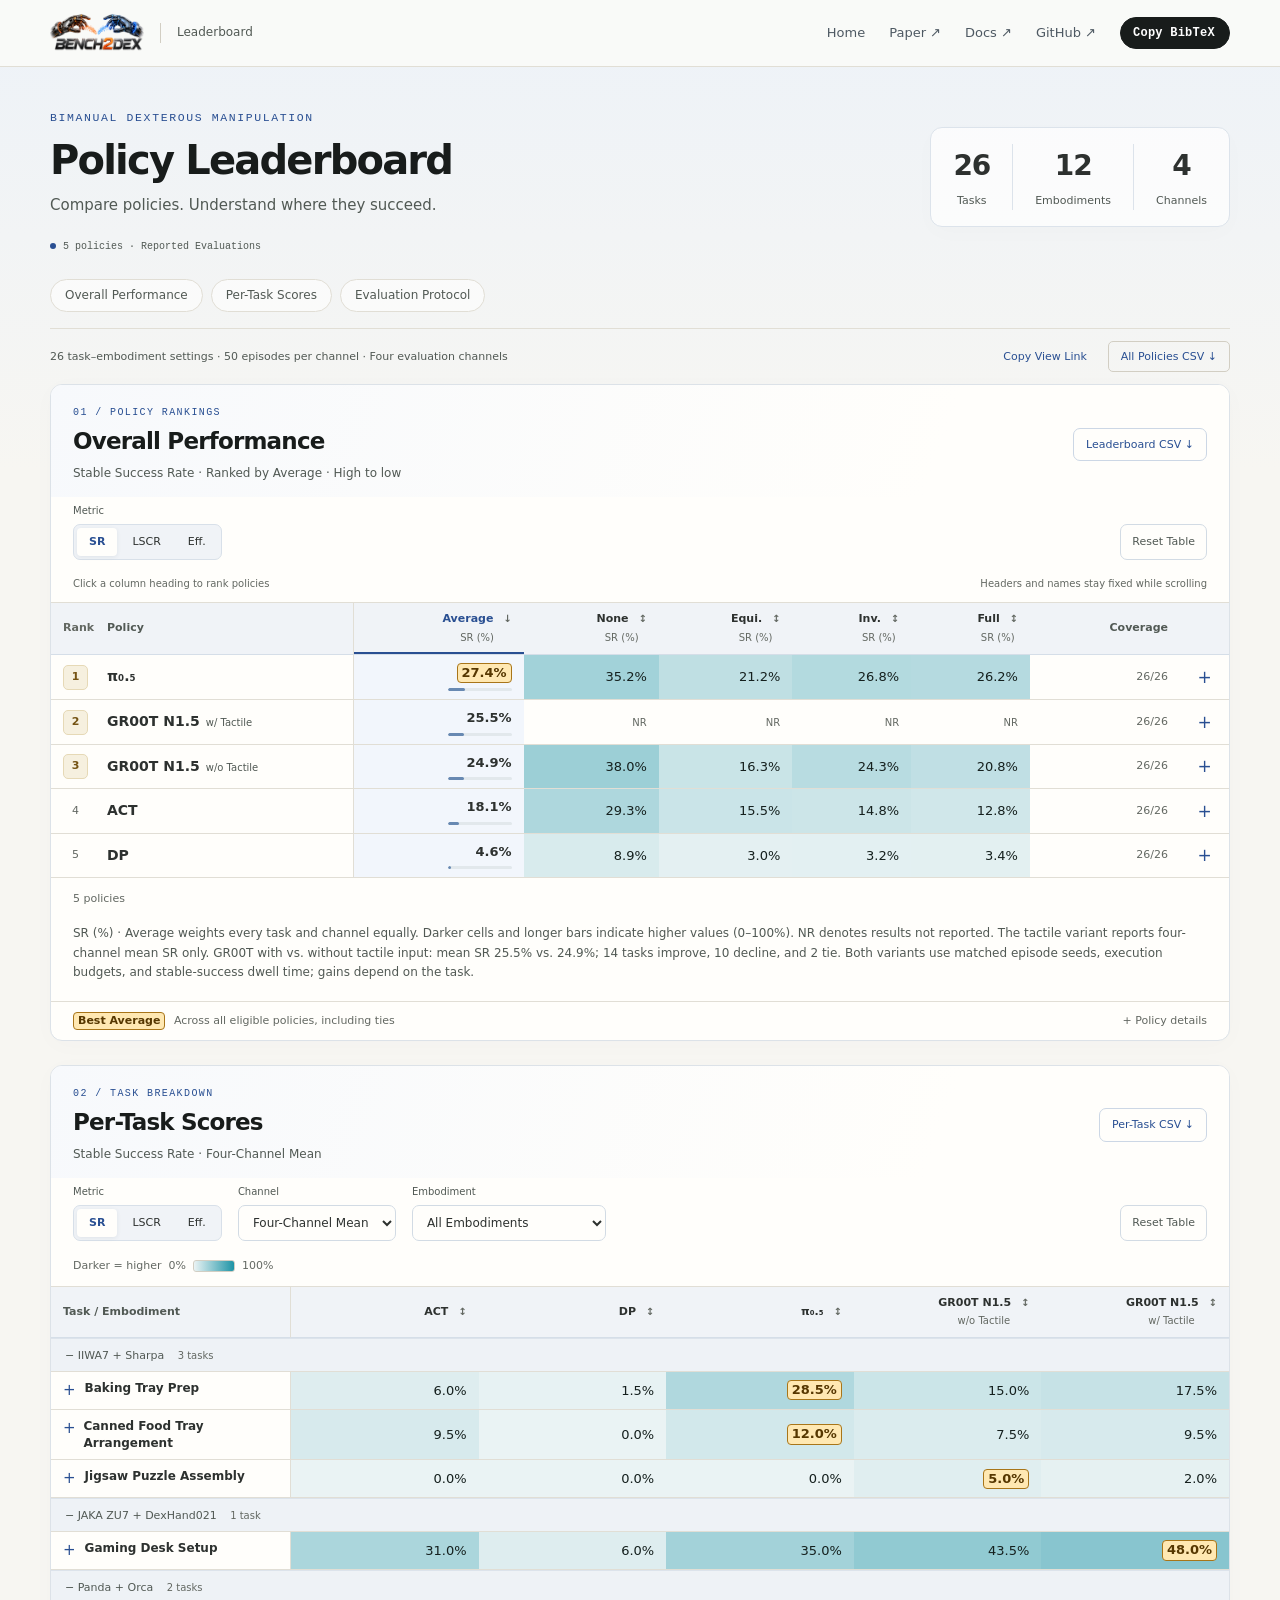
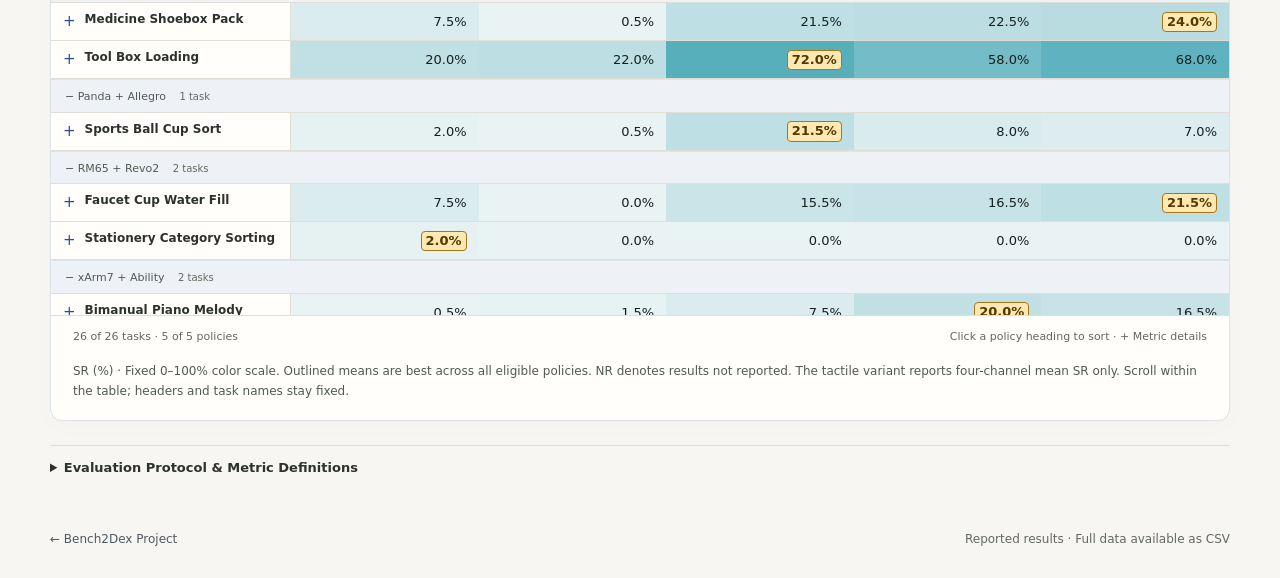
==== commit c2c66887: "fix: polish leaderboard" ====
--- a/leaderboard/index.html
+++ b/leaderboard/index.html
@@ -1,5 +1,5 @@
 <!DOCTYPE html>
-<html lang="en">
+<html lang="en" class="leaderboard-root">
 <head>
 <meta charset="UTF-8">
 <meta name="viewport" content="width=device-width,initial-scale=1">
@@ -15,12 +15,12 @@
 <link rel="stylesheet" href="../assets/css/style.css">
 <link rel="stylesheet" href="../assets/css/leaderboard.css">
 </head>
-<body class="leaderboard-page">
+<body class="leaderboard-page" id="top">
 <a class="skip-results" href="#results-explorer">Skip to Results</a>
-<header class="board-nav"><div class="board-container"><a class="board-brand" href="../index.html"><img src="../assets/img/figures/overview_logo.png" alt="Bench2Dex" width="1774" height="887"><span>Leaderboard</span></a><nav aria-label="Main Navigation"><a href="../index.html">Home</a><a href="https://arxiv.org/abs/2609.15726">Paper ↗</a><a href="https://bench2dex.github.io/doc/">Docs ↗</a><button type="button" class="btn btn-primary board-copy-bib" data-copy-bib>Copy BibTeX</button></nav></div></header>
+<header class="board-nav"><div class="board-container"><a class="board-brand" href="#top" aria-label="Bench2Dex Leaderboard, back to top"><img src="../assets/img/figures/overview_logo.png" alt="Bench2Dex" width="1774" height="887"><span>Leaderboard</span></a><nav aria-label="Main Navigation"><a href="../index.html">Home</a><a href="https://arxiv.org/abs/2609.15726" target="_blank" rel="noopener noreferrer">Paper ↗</a><a href="https://bench2dex.github.io/doc/" target="_blank" rel="noopener noreferrer">Docs ↗</a><a href="https://github.com/Bench2Dex/Bench2Dex" target="_blank" rel="noopener noreferrer">GitHub ↗</a><button type="button" class="btn btn-primary board-copy-bib" data-copy-bib>Copy BibTeX</button></nav></div></header>
 <main class="board-container">
   <div class="board-heading"><div><p class="eyebrow">Bimanual Dexterous Manipulation</p><h1>Policy Leaderboard</h1><p>Compare policies. Understand where they succeed.</p><span id="board-release" class="board-release">Paper Baselines</span></div><div class="board-facts" aria-label="Evaluation Scope"><span><b>26</b>Tasks</span><span><b>12</b>Embodiments</span><span><b>4</b>Channels</span></div></div>
-  <nav class="board-jumps" aria-label="Results Sections"><a href="#policy-leaderboard">Leaderboard</a><a href="#per-task-scores">Per-Task Scores</a><a href="#protocol-notes">Evaluation Protocol</a></nav>
+  <nav class="board-jumps" aria-label="Results Sections"><a href="#policy-leaderboard">Overall Performance</a><a href="#per-task-scores">Per-Task Scores</a><a href="#protocol-notes">Evaluation Protocol</a></nav>
   <div id="results-explorer" class="results-explorer results-stack">
     <div class="board-global-tools">
       <label class="results-field" id="results-group-control" hidden>Evaluation Group<select id="results-group"></select></label>
@@ -35,13 +35,13 @@
         <label class="results-field">Show<select id="board-limit"><option value="all">All Policies</option><option value="10">Top 10</option><option value="20">Top 20</option></select></label>
         <label class="results-field">Coverage<select id="board-coverage"><option value="all">All Results</option><option value="complete">Complete</option><option value="partial">Incomplete</option></select></label>
         <label class="results-field policy-search-field">Find a Policy<input id="board-search" type="search" placeholder="Policy or version…" autocomplete="off"></label>
+        <button type="button" class="table-reset" id="ranking-reset" aria-label="Reset Overall Performance to defaults">Reset Table</button>
       </div>
       <div class="table-guide"><span>Click a column heading to rank policies</span><span>Headers and names stay fixed while scrolling</span></div>
       <div id="overview-table"></div>
-      <div class="section-footer"><span id="ranking-count"></span><button type="button" id="ranking-reset">Reset Ranking</button></div>
+      <div class="section-footer"><span id="ranking-count"></span></div>
       <p class="results-caption" id="ranking-caption"></p>
       <div class="results-key"><span><strong class="best-value">Best Average</strong> Across all eligible policies, including ties</span><span>+ Policy details</span></div>
-      <p class="tactile-comparison"><b>GR00T · With vs. Without Tactile</b><br>Mean SR: <b>25.5% vs. 24.9%</b>. Across 26 tasks: 14 improve, 10 decline, 2 tie. Both variants use matched episode seeds, execution budgets, and stable-success dwell time; gains depend on the task.</p>
     </section>
 
     <section id="per-task-scores" class="board-section" aria-labelledby="task-title">
@@ -51,6 +51,7 @@
         <label class="results-field">Channel<select id="task-channel"><option value="mean">Four-Channel Mean</option><option value="none">None</option><option value="equi">Equi.</option><option value="inv">Inv.</option><option value="full">Full</option></select></label>
         <label class="results-field">Embodiment<select id="task-embodiment"><option value="">All Embodiments</option></select></label>
         <details class="policy-picker" hidden><summary id="policy-choice-count">Select Policies</summary><div class="policy-picker-body"><label class="results-field">Find a Policy<input id="policy-search" type="search" placeholder="Policy name…" autocomplete="off"></label><div class="picker-actions"><button type="button" id="policies-all">Show All</button><button type="button" id="policies-none">Clear</button></div><div id="policy-options"></div></div></details>
+        <button type="button" class="table-reset" id="task-reset" aria-label="Reset Per-Task Scores to defaults">Reset Table</button>
       </div>
       <div class="task-table-heading"><p class="heat-key" id="task-heat-key">Darker = higher <span>0%</span><span class="heat-swatch" aria-hidden="true"></span><span>100%</span></p><button type="button" id="emb-expand-all" hidden>Expand All Groups</button></div>
       <div id="task-matrix"></div>
--- a/assets/css/leaderboard.css
+++ b/assets/css/leaderboard.css
@@ -1,12 +1,13 @@
 /* Sequential leaderboard sections, with independent controls and shared styling. */
 .board-container{width:min(1180px,calc(100% - 64px));margin-inline:auto;}
+.leaderboard-root{--board-nav-offset:86px;scroll-padding-top:var(--board-nav-offset);}
 .leaderboard-page{background:linear-gradient(180deg,#edf2f8 0, var(--paper) 470px);}
 .board-nav{position:sticky;top:0;z-index:20;background:rgba(250,250,248,.94);border-bottom:1px solid var(--line);backdrop-filter:blur(14px);}
 .board-nav .board-container{display:flex;align-items:center;justify-content:space-between;min-height:66px;gap:20px;}
 .board-brand{display:flex;align-items:center;gap:16px;color:var(--text);}
 .board-brand img{width:94px;height:47px;object-fit:contain;}
 .board-brand span{font-size:12px;color:var(--text-dim);border-left:1px solid var(--line-strong);padding-left:16px;}
-.board-nav nav{display:flex;align-items:center;gap:24px;font-size:13px;}
+.board-nav nav{display:flex;align-items:center;gap:24px;font-size:13px;white-space:nowrap;}
 .board-copy-bib{font-size:12px;padding:8px 12px;min-width:110px;white-space:nowrap;}
 #citation-fallback pre{padding:16px;background:var(--surface);border:1px solid var(--line);border-radius:8px;white-space:pre-wrap;overflow-wrap:anywhere;font:12px/1.6 var(--mono);}
 .board-heading{padding:30px 0 22px;display:flex;align-items:center;justify-content:space-between;gap:32px;}
@@ -24,7 +25,7 @@
 .board-footer{display:flex;justify-content:space-between;gap:20px;padding-block:28px;font-size:12px;color:var(--text-faint);}
 .skip-results{position:absolute;top:-80px;left:20px;z-index:30;padding:12px;background:var(--surface);}
 .skip-results:focus{top:8px;}
-#policy-leaderboard,#per-task-scores,#protocol-notes{scroll-margin-top:86px;}
+#policy-leaderboard,#per-task-scores,#protocol-notes{scroll-margin-top:0;}
 .results-explorer.results-stack{padding:0;margin:0;border:0;border-radius:0;background:none;box-shadow:none;}
 #results-explorer [hidden]{display:none!important;}
 .board-global-tools{display:flex;align-items:center;justify-content:space-between;gap:15px;flex-wrap:wrap;padding:12px 0;}
@@ -37,7 +38,11 @@
 .section-toolbar .eyebrow{font-size:10px;margin:0;}
 .section-toolbar > button{font-size:11px;color:var(--cyan);white-space:nowrap;border-color:#ccd7e5;background:var(--surface);border-radius:7px;padding:8px 12px;}
 .board-scope{font-size:12px;line-height:1.6;color:var(--text-dim);margin:0;}
-.board-controls{display:flex;align-items:flex-end;flex-wrap:wrap;gap:12px 16px;padding:6px 22px 16px;}
+.board-controls{display:grid;grid-template-columns:auto auto auto minmax(0,1fr) auto;align-items:end;gap:12px 16px;padding:6px 22px 16px;}
+.board-controls > .control-group{grid-column:1;grid-row:1;}
+.board-controls > .table-reset{grid-column:5;grid-row:1;justify-self:end;height:36px;padding:7px 11px;font-size:11px;white-space:nowrap;border:1px solid #d2dbe4;border-radius:7px;background:var(--surface);color:var(--text-dim);}
+.board-controls > .table-reset:hover{border-color:var(--cyan);color:var(--cyan);}
+.board-controls .policy-search-field,.board-controls > .policy-picker{grid-column:4;grid-row:1;}
 .board-controls .results-field{font-size:10px;font-weight:500;gap:5px;}
 .board-controls .results-field select,.board-controls .results-field input{height:36px;font-size:12px;padding:7px 10px;border-color:#d2dbe4;border-radius:7px;}
 .board-controls .results-field select{width:auto;max-width:250px;}
@@ -67,8 +72,6 @@
 .ranking-table .policy-meta{font-size:10px;margin-top:3px;}
 .policy-variant{display:inline-block;font-size:10px;line-height:1.4;font-weight:500;color:var(--text-dim);white-space:nowrap;margin-left:6px;}
 .task-matrix-table .policy-variant{display:block;margin:3px 0 0;}
-.tactile-comparison{margin:0;padding:12px 22px;border-top:1px solid var(--line);background:#f7f9fc;color:var(--text-dim);font-size:12px;line-height:1.7;}
-.tactile-comparison b{color:var(--text);}
 .ranking-table .rank-cell{position:sticky;left:0;z-index:2;width:44px;min-width:44px;max-width:44px;text-align:center;color:var(--text-faint);font-size:11px;background:var(--surface);}
 .ranking-table thead .rank-cell{z-index:5;background:#f0f3f7;}
 .rank-number{display:inline-flex;justify-content:center;align-items:center;width:25px;height:25px;border-radius:5px;}
@@ -134,11 +137,13 @@
   .policy-picker-body{left:0;right:auto;}
 }
 @media(max-width:600px){
+  .leaderboard-root{--board-nav-offset:120px;}
   .board-container{width:calc(100% - 24px);}
-  .board-nav .board-container{min-height:58px;gap:10px;}
+  .board-nav .board-container{min-height:58px;gap:6px;flex-wrap:wrap;padding-block:8px;}
   .board-brand{font-size:17px;}
   .board-brand span{display:none;}
-  .board-nav nav{gap:10px;font-size:11px;}
+  .board-nav nav{gap:8px;font-size:11px;flex-basis:100%;justify-content:space-between;}
+  .board-brand img{width:72px;height:36px;}
   .board-copy-bib{min-width:94px;font-size:11px;padding:7px 10px;}
   .board-heading{padding:25px 2px 20px;align-items:flex-start;flex-direction:column;gap:16px;}
   .board-heading p:not(.eyebrow){font-size:13px;}
@@ -152,7 +157,10 @@
   .section-toolbar{padding:18px 14px 12px;align-items:flex-start;flex-wrap:wrap;gap:7px;}
   .section-toolbar h2{font-size:21px;}
   .section-toolbar > button{font-size:10px;padding:5px 8px;margin-left:auto;}
-  .board-controls{padding:0 14px 14px;gap:10px;}
+  .board-controls{grid-template-columns:minmax(0,1fr) auto;padding:0 14px 14px;gap:10px;}
+  .board-controls > .table-reset{grid-column:2;grid-row:1;}
+  .board-controls > .results-field{grid-row:2;min-width:0;}
+  .board-controls > .policy-search-field,.board-controls > .policy-picker{grid-column:1 / -1;grid-row:auto;}
   .board-controls .results-field{flex:1;min-width:100px;max-width:none;}
   .board-controls .results-field select{width:100%;max-width:100%;}
   .board-controls .policy-search-field{flex-basis:100%;}
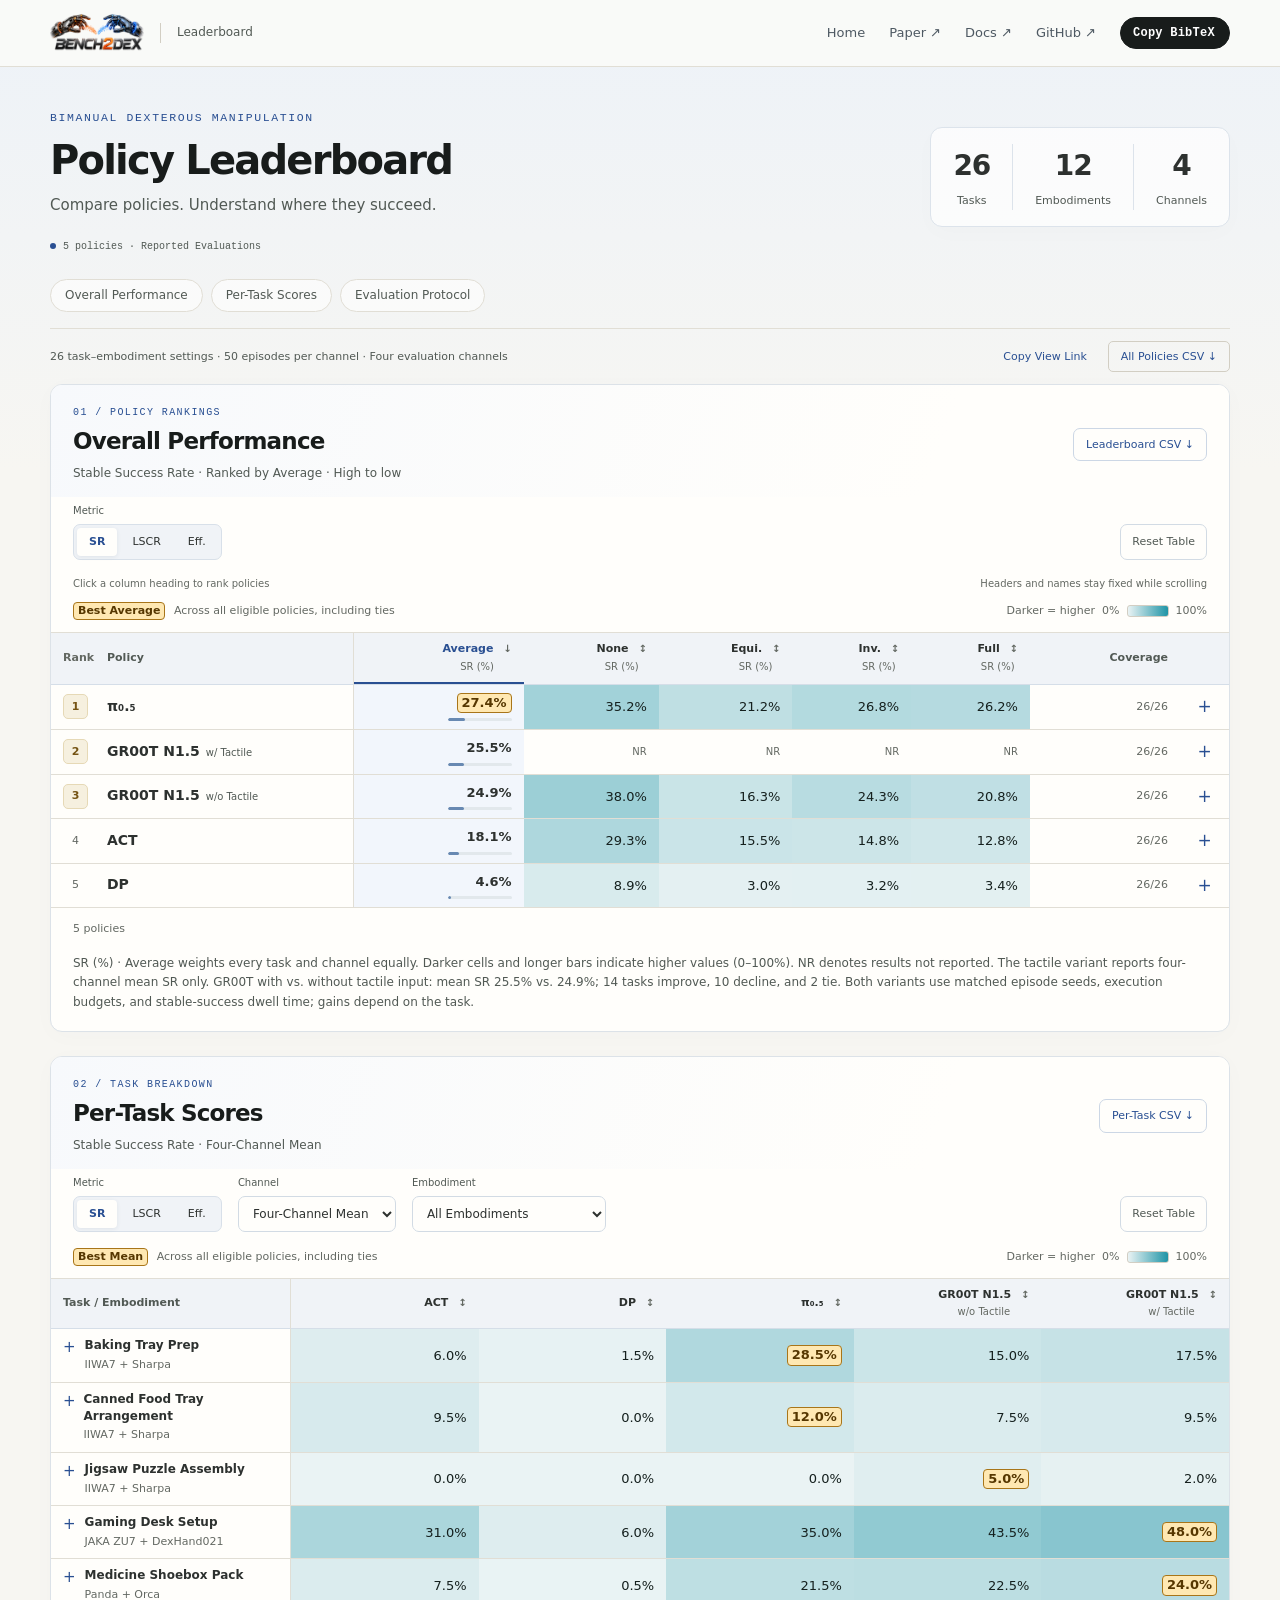
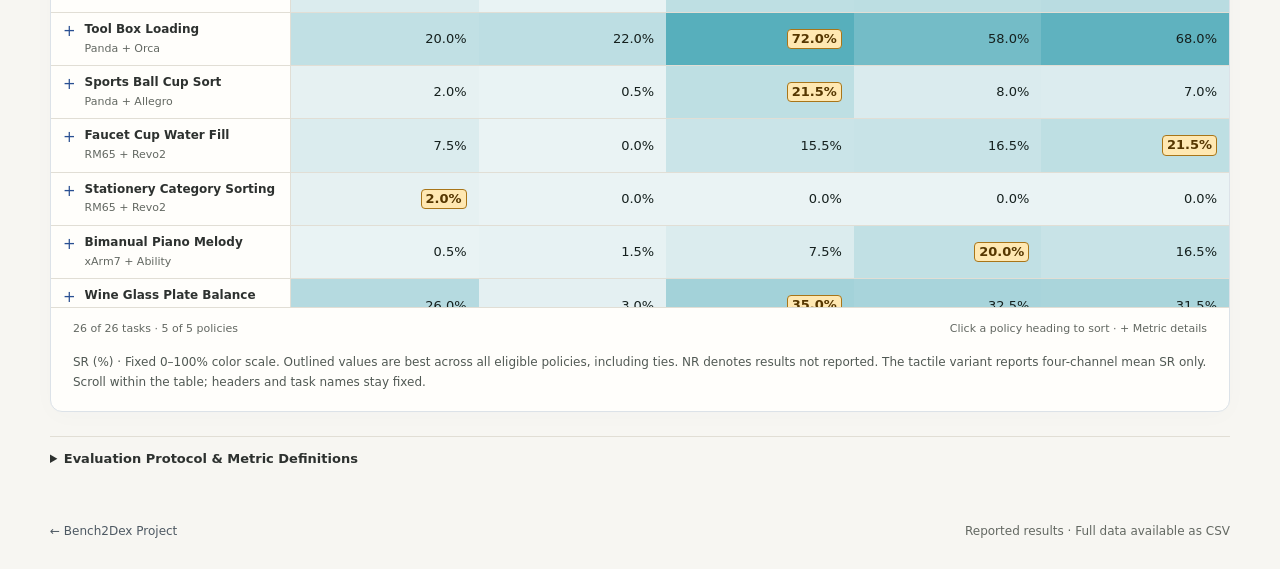
==== commit 8e6f5f69: "fix: simplify task table" ====
--- a/leaderboard/index.html
+++ b/leaderboard/index.html
@@ -38,10 +38,10 @@
         <button type="button" class="table-reset" id="ranking-reset" aria-label="Reset Overall Performance to defaults">Reset Table</button>
       </div>
       <div class="table-guide"><span>Click a column heading to rank policies</span><span>Headers and names stay fixed while scrolling</span></div>
+      <div class="results-key table-key" aria-label="Overall Performance legend"><span id="ranking-best-key"><strong class="best-value" id="ranking-best-label">Best Average</strong> Across all eligible policies, including ties</span><span class="heat-key" id="ranking-heat-key">Darker = higher <span>0%</span><span class="heat-swatch" aria-hidden="true"></span><span>100%</span></span></div>
       <div id="overview-table"></div>
       <div class="section-footer"><span id="ranking-count"></span></div>
       <p class="results-caption" id="ranking-caption"></p>
-      <div class="results-key"><span><strong class="best-value">Best Average</strong> Across all eligible policies, including ties</span><span>+ Policy details</span></div>
     </section>
 
     <section id="per-task-scores" class="board-section" aria-labelledby="task-title">
@@ -53,7 +53,7 @@
         <details class="policy-picker" hidden><summary id="policy-choice-count">Select Policies</summary><div class="policy-picker-body"><label class="results-field">Find a Policy<input id="policy-search" type="search" placeholder="Policy name…" autocomplete="off"></label><div class="picker-actions"><button type="button" id="policies-all">Show All</button><button type="button" id="policies-none">Clear</button></div><div id="policy-options"></div></div></details>
         <button type="button" class="table-reset" id="task-reset" aria-label="Reset Per-Task Scores to defaults">Reset Table</button>
       </div>
-      <div class="task-table-heading"><p class="heat-key" id="task-heat-key">Darker = higher <span>0%</span><span class="heat-swatch" aria-hidden="true"></span><span>100%</span></p><button type="button" id="emb-expand-all" hidden>Expand All Groups</button></div>
+      <div class="results-key table-key" aria-label="Per-Task Scores legend"><span id="task-best-key"><strong class="best-value" id="task-best-label">Best Mean</strong> Across all eligible policies, including ties</span><span class="heat-key" id="task-heat-key">Darker = higher <span>0%</span><span class="heat-swatch" aria-hidden="true"></span><span>100%</span></span></div>
       <div id="task-matrix"></div>
       <div class="section-footer"><span id="task-count"></span><span>Click a policy heading to sort · + Metric details</span></div>
       <p class="results-caption" id="task-caption"></p>
@@ -64,7 +64,7 @@
         <p>Efficiency is the mean steps to successful task completion across human expert teleoperation trajectories for the task, divided by mean steps to stable success pooled across successful policy episodes in all four channels. All four visual–proprioceptive baselines use executed physics-step counts and recorded task-level expert references. It is not an average of channel ratios. Paper baseline efficiency summaries include ACT: 25 tasks, DP: 19, π₀.₅: 23, and GR00T N1.5: 25. These successful-task counts appear beneath Eff.; coverage also includes explicitly reported no-success task records.</p>
         <p><b>NR</b> denotes results not reported. — means no successful rollout; Not evaluated and N/A indicate distinct missing-data states. Zero is a reported value. Comparisons use the same task set, episode budget, termination rules, and expert reference within each evaluation group. Input variants are labeled separately.</p>
         <p>The 20,800 rollouts refer to the four published visual–proprioceptive baselines. The GR00T N1.5 tactile variant adds 5,200 rollouts and reports four-channel mean SR only; channel SR, LSCR, and efficiency are not reported. The 50 rollouts per task–policy–channel are evaluation episodes, not independent retraining replicates. Tasks and embodiments are not factorially crossed, so task-level contrasts do not isolate embodiment effects.</p>
-        <p>Leaderboard CSV exports the policies currently shown in the main table. Per-Task CSV exports the selected policies and all matching tasks, including collapsed groups. Search does not change ranks or best-value scope. All Policies CSV includes every registered policy, task, and channel across evaluation groups, with sample sizes, metric status, and reported summaries.</p>
+        <p>Leaderboard CSV exports the policies currently shown in the main table. Per-Task CSV exports the selected policies and all matching tasks. Search does not change ranks or best-value scope. All Policies CSV includes every registered policy, task, and channel across evaluation groups, with sample sizes, metric status, and reported summaries.</p>
       </details>
     <details class="table-notes results-notes" id="citation-fallback" hidden><summary>BibTeX Citation</summary><pre id="bibtex" tabindex="0"></pre></details>
     <div id="share-fallback" hidden><label class="results-field">Copy This View URL<input id="share-url" readonly></label></div>
--- a/assets/css/leaderboard.css
+++ b/assets/css/leaderboard.css
@@ -56,6 +56,8 @@
 .section-footer button{font-size:11px;padding:5px 9px;}
 .board-section > .results-caption{padding:0 22px 18px;max-width:none;}
 .board-section > .results-key{padding:10px 22px;margin:0;border-top:1px solid var(--line);}
+.board-section > .table-key{padding:0 22px 12px;border-top:0;align-items:center;gap:8px 18px;}
+.table-key .heat-key{margin:0;white-space:nowrap;}
 .board-section .explorer-table-wrap{position:relative;overflow-anchor:none;border-radius:0;border-left:0;border-right:0;max-height:min(70vh,680px);scrollbar-width:thin;scrollbar-color:#a8b8cc #f0f3f7;overscroll-behavior:contain;scroll-padding-top:54px;}
 .board-section .policy-table{font-size:13px;}
 .board-section .policy-table th,.board-section .policy-table td{padding:8px 12px;}
@@ -100,9 +102,6 @@
 .detail-actions{display:flex;align-items:center;flex-wrap:wrap;gap:10px;margin-top:18px;font-size:12px;}
 .detail-actions a{color:var(--cyan);text-decoration:underline;}
 .detail-actions button{font-size:11px;}
-.task-table-heading{display:flex;justify-content:space-between;align-items:center;gap:10px;padding:0 22px 12px;}
-.task-table-heading .heat-key{display:flex;align-items:center;gap:7px;color:var(--text-faint);font-size:11px;margin:0;}
-#emb-expand-all{font-size:11px;padding:5px 9px;}
 .task-matrix-table{min-width:620px;table-layout:auto;}
 .task-matrix-table thead th:not(:first-child){min-width:125px;max-width:220px;text-align:right;}
 .task-matrix-table thead th:not(:first-child) button{white-space:normal;overflow-wrap:anywhere;}
@@ -111,9 +110,6 @@
 .task-matrix-table .task-name > button{display:flex;align-items:flex-start;gap:9px;text-align:left;border:0;background:none;padding:0;}
 .task-matrix-table .policy-label{font-size:12px;}
 .task-toggle{font-size:15px;color:var(--cyan);min-width:11px;}
-.emb-group th{padding:6px 12px!important;text-align:left!important;background:#eef2f6!important;border-top:1px solid #dce3eb;}
-.emb-group button{position:sticky;left:14px;border:0;padding:0;font-size:11px;color:var(--text-dim);}
-.emb-group button span{font-weight:400;color:var(--text-faint);margin-left:10px;font-size:10px;}
 .task-detail .explorer-table-wrap{border:1px solid #d5dee8;border-radius:8px;background:var(--surface);}
 .task-detail .policy-name{min-width:150px;width:23%;background:var(--surface);}
 .task-detail .policy-table th,.task-detail .policy-table td{padding:7px 10px;font-size:12px;}
@@ -128,7 +124,6 @@
 .results-stack > .results-notes{margin:10px 0 24px;}
 #share-fallback{padding:16px 0;}
 .table-guide{display:flex;justify-content:space-between;flex-wrap:wrap;gap:6px 16px;padding:0 22px 10px;font-size:10px;color:var(--text-faint);}
-.task-table-heading .heat-key{white-space:nowrap;}
 .board-section .policy-table .policy-label{line-height:1.4;}
 @media(max-width:900px){
   .board-container{width:calc(100% - 36px);}
@@ -174,13 +169,13 @@
   .task-matrix-table .task-name{min-width:170px;width:170px;max-width:170px;}
   .task-matrix-table thead th:not(:first-child){min-width:100px;}
   .task-matrix-table .policy-label{font-size:11px;}
-  .task-table-heading,.table-guide{padding-inline:14px;}
+  .table-guide{padding-inline:14px;}
   .table-guide{font-size:10px;}
   .board-section .results-key{font-size:10px;}
-  .task-table-heading .heat-key{font-size:10px;flex-wrap:wrap;}
   .section-footer{padding:12px 14px 4px;font-size:10px;}
   .board-section > .results-caption{padding-inline:14px;font-size:11px;}
   .board-section > .results-key{padding:12px 14px;}
+  .board-section > .table-key{padding:0 14px 12px;}
   .policy-detail,.task-detail{width:calc(100vw - 30px);padding:16px 12px;}
   .policy-detail h3 span{display:block;margin:6px 0 0;}
   .detail-metrics{gap:8px 16px;font-size:11px;}
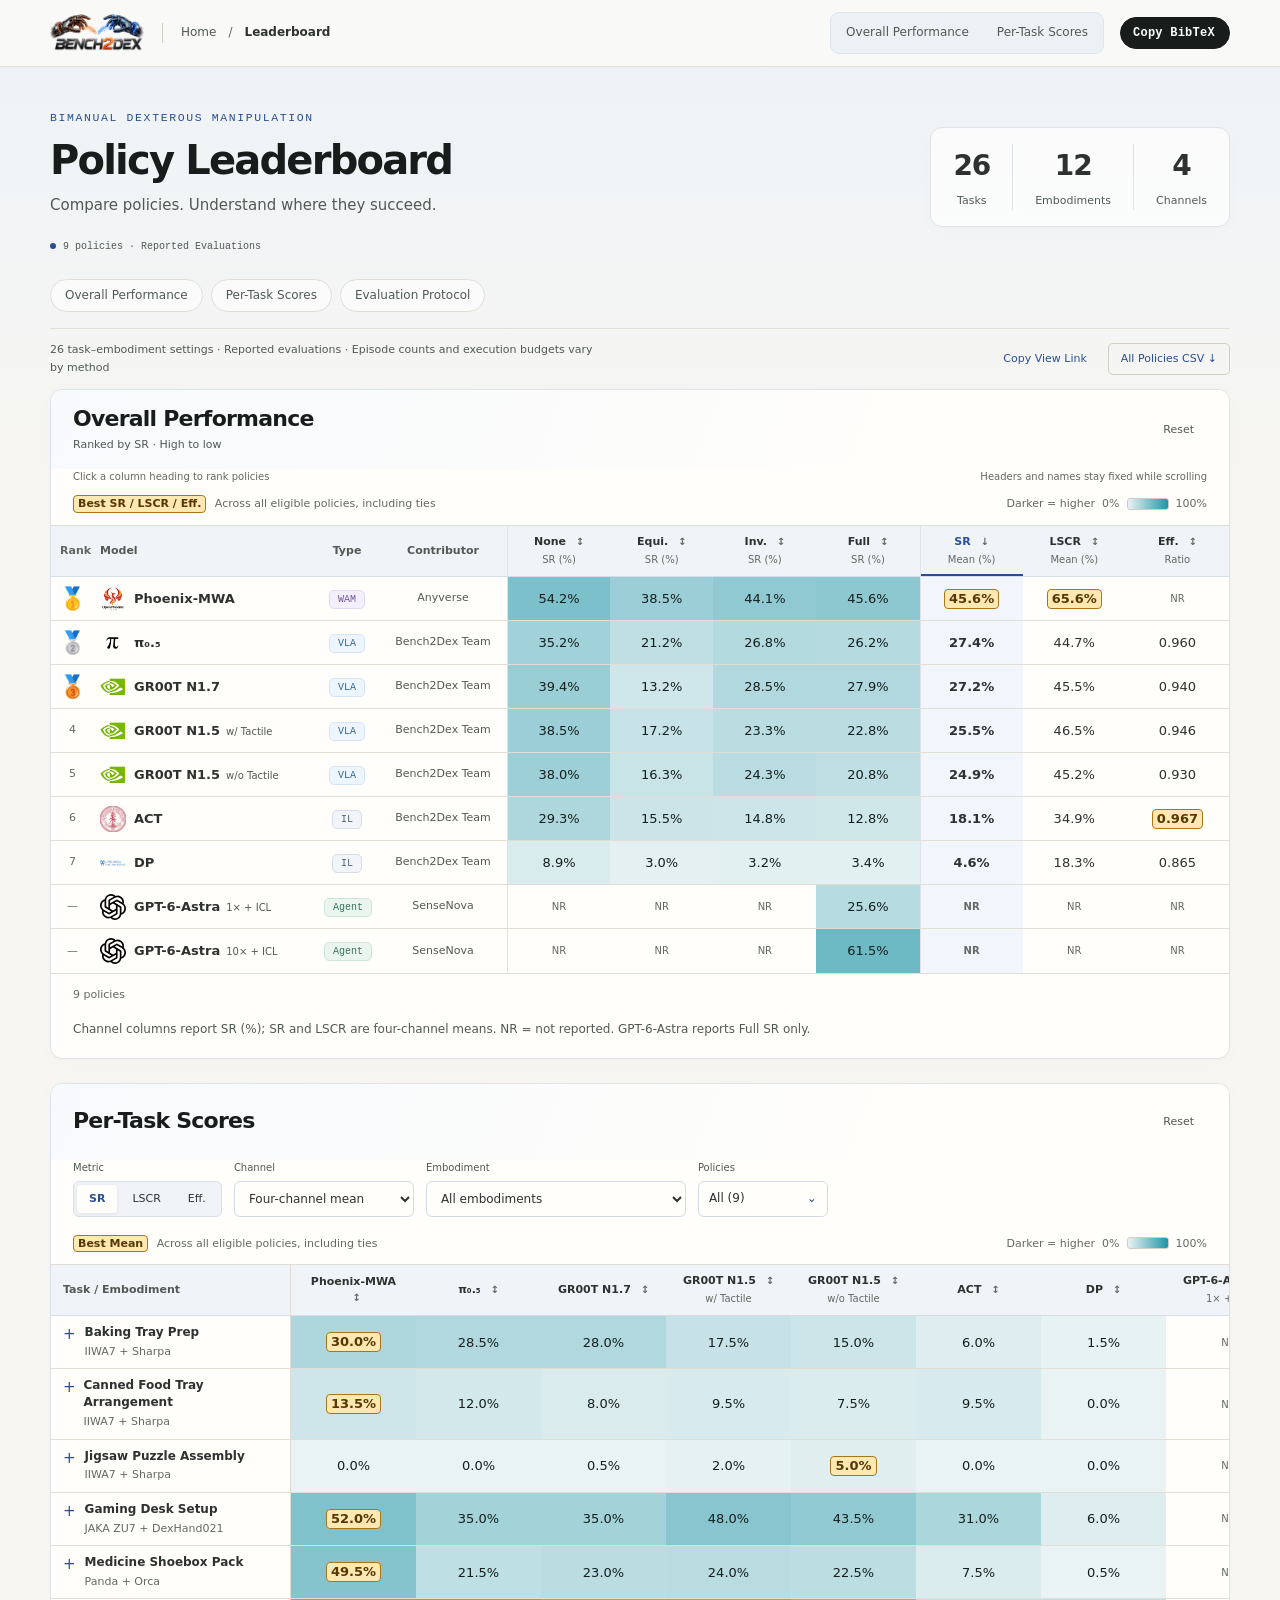
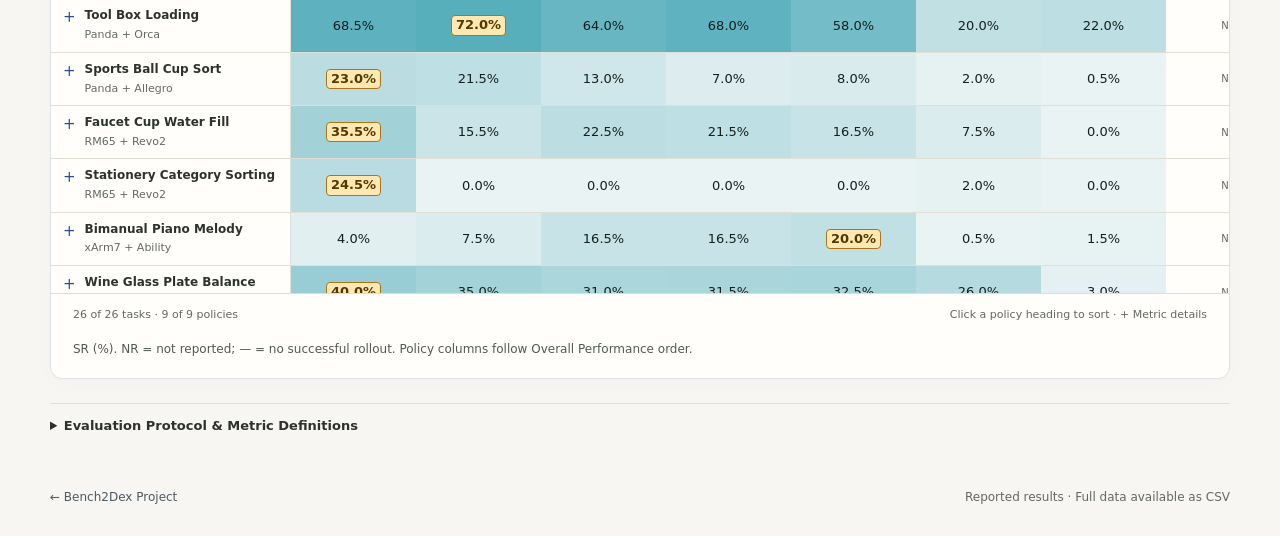
==== commit 846a4ab2: "feat(leaderboard): add GPT-6-Astra, tactile GR00T N1.5, GR00T N1.7, and Phoenix-MWA" ====
--- a/leaderboard/index.html
+++ b/leaderboard/index.html
@@ -17,41 +17,42 @@
 </head>
 <body class="leaderboard-page" id="top">
 <a class="skip-results" href="#results-explorer">Skip to Results</a>
-<header class="board-nav"><div class="board-container"><a class="board-brand" href="#top" aria-label="Bench2Dex Leaderboard, back to top"><img src="../assets/img/figures/overview_logo.png" alt="Bench2Dex" width="1774" height="887"><span>Leaderboard</span></a><nav aria-label="Main Navigation"><a href="../index.html">Home</a><a href="https://arxiv.org/abs/2609.15726" target="_blank" rel="noopener noreferrer">Paper ↗</a><a href="https://bench2dex.github.io/doc/" target="_blank" rel="noopener noreferrer">Docs ↗</a><a href="https://github.com/Bench2Dex/Bench2Dex" target="_blank" rel="noopener noreferrer">GitHub ↗</a><button type="button" class="btn btn-primary board-copy-bib" data-copy-bib>Copy BibTeX</button></nav></div></header>
+<header class="board-nav"><div class="board-container">
+  <div class="board-identity">
+    <a class="board-brand" href="../index.html" aria-label="Bench2Dex project homepage"><img src="../assets/img/figures/overview_logo.png" alt="Bench2Dex" width="1774" height="887"></a>
+    <nav class="board-breadcrumb" aria-label="Breadcrumb"><a href="../index.html">Home</a><span aria-hidden="true">/</span><span aria-current="page">Leaderboard</span></nav>
+  </div>
+  <div class="board-nav-tools">
+    <nav class="board-section-nav" aria-label="Leaderboard Sections"><a href="#policy-leaderboard">Overall Performance</a><a href="#per-task-scores">Per-Task Scores</a></nav>
+    <button type="button" class="btn btn-primary board-copy-bib" data-copy-bib>Copy BibTeX</button>
+  </div>
+</div></header>
 <main class="board-container">
-  <div class="board-heading"><div><p class="eyebrow">Bimanual Dexterous Manipulation</p><h1>Policy Leaderboard</h1><p>Compare policies. Understand where they succeed.</p><span id="board-release" class="board-release">Paper Baselines</span></div><div class="board-facts" aria-label="Evaluation Scope"><span><b>26</b>Tasks</span><span><b>12</b>Embodiments</span><span><b>4</b>Channels</span></div></div>
+  <div class="board-heading"><div><p class="eyebrow">Bimanual Dexterous Manipulation</p><h1>Policy Leaderboard</h1><p>Compare policies. Understand where they succeed.</p><span id="board-release" class="board-release">Reported Evaluations</span></div><div class="board-facts" aria-label="Evaluation Scope"><span><b>26</b>Tasks</span><span><b>12</b>Embodiments</span><span><b>4</b>Channels</span></div></div>
   <nav class="board-jumps" aria-label="Results Sections"><a href="#policy-leaderboard">Overall Performance</a><a href="#per-task-scores">Per-Task Scores</a><a href="#protocol-notes">Evaluation Protocol</a></nav>
   <div id="results-explorer" class="results-explorer results-stack">
     <div class="board-global-tools">
       <label class="results-field" id="results-group-control" hidden>Evaluation Group<select id="results-group"></select></label>
       <p class="results-protocol-note" id="results-protocol-note"></p>
-      <div class="results-downloads"><button type="button" id="results-share">Copy View Link</button><button type="button" id="results-export-all">All Policies CSV ↓</button></div>
+      <div class="results-downloads"><button type="button" id="results-share">Copy View Link</button><button type="button" id="results-export-all" title="Download all policies, tasks, four-channel scores and evaluation metadata">All Policies CSV ↓</button></div>
     </div>
 
     <section id="policy-leaderboard" class="board-section" aria-labelledby="ranking-title">
-      <div class="section-toolbar"><div><p class="eyebrow">01 / Policy Rankings</p><h2 id="ranking-title">Overall Performance</h2><p id="ranking-label" class="board-scope"></p></div><button type="button" id="results-export-ranking">Leaderboard CSV ↓</button></div>
-      <div class="board-controls">
-        <div class="control-group"><span class="control-label">Metric</span><div class="metric-switch" role="group" aria-label="Leaderboard Metric"><button type="button" data-rank="sr" aria-pressed="true">SR</button><button type="button" data-rank="lscr" aria-pressed="false">LSCR</button><button type="button" data-rank="efficiency" aria-pressed="false">Eff.</button></div></div>
-        <label class="results-field">Show<select id="board-limit"><option value="all">All Policies</option><option value="10">Top 10</option><option value="20">Top 20</option></select></label>
-        <label class="results-field">Coverage<select id="board-coverage"><option value="all">All Results</option><option value="complete">Complete</option><option value="partial">Incomplete</option></select></label>
-        <label class="results-field policy-search-field">Find a Policy<input id="board-search" type="search" placeholder="Policy or version…" autocomplete="off"></label>
-        <button type="button" class="table-reset" id="ranking-reset" aria-label="Reset Overall Performance to defaults">Reset Table</button>
-      </div>
+      <div class="section-toolbar"><div><h2 id="ranking-title">Overall Performance</h2><p id="ranking-label" class="board-scope"></p></div><div class="section-actions"><button type="button" class="table-reset" id="ranking-reset" aria-label="Reset Overall Performance to defaults">Reset</button></div></div>
       <div class="table-guide"><span>Click a column heading to rank policies</span><span>Headers and names stay fixed while scrolling</span></div>
-      <div class="results-key table-key" aria-label="Overall Performance legend"><span id="ranking-best-key"><strong class="best-value" id="ranking-best-label">Best Average</strong> Across all eligible policies, including ties</span><span class="heat-key" id="ranking-heat-key">Darker = higher <span>0%</span><span class="heat-swatch" aria-hidden="true"></span><span>100%</span></span></div>
+      <div class="results-key table-key" aria-label="Overall Performance legend"><span id="ranking-best-key"><strong class="best-value" id="ranking-best-label">Best SR / LSCR / Eff.</strong> Across all eligible policies, including ties</span><span class="heat-key" id="ranking-heat-key">Darker = higher <span>0%</span><span class="heat-swatch" aria-hidden="true"></span><span>100%</span></span></div>
       <div id="overview-table"></div>
       <div class="section-footer"><span id="ranking-count"></span></div>
       <p class="results-caption" id="ranking-caption"></p>
     </section>
 
     <section id="per-task-scores" class="board-section" aria-labelledby="task-title">
-      <div class="section-toolbar"><div><p class="eyebrow">02 / Task Breakdown</p><h2 id="task-title">Per-Task Scores</h2><p id="task-scope" class="board-scope"></p></div><button type="button" id="results-export-tasks">Per-Task CSV ↓</button></div>
+      <div class="section-toolbar"><h2 id="task-title">Per-Task Scores</h2><div class="section-actions"><button type="button" class="table-reset" id="task-reset" aria-label="Reset Per-Task Scores to defaults">Reset</button></div></div>
       <div class="board-controls">
-        <div class="control-group"><span class="control-label">Metric</span><div class="metric-switch" role="group" aria-label="Per-Task Metric"><button type="button" data-task-metric="sr" aria-pressed="true">SR</button><button type="button" data-task-metric="lscr" aria-pressed="false">LSCR</button><button type="button" data-task-metric="efficiency" aria-pressed="false">Eff.</button></div></div>
-        <label class="results-field">Channel<select id="task-channel"><option value="mean">Four-Channel Mean</option><option value="none">None</option><option value="equi">Equi.</option><option value="inv">Inv.</option><option value="full">Full</option></select></label>
-        <label class="results-field">Embodiment<select id="task-embodiment"><option value="">All Embodiments</option></select></label>
-        <details class="policy-picker" hidden><summary id="policy-choice-count">Select Policies</summary><div class="policy-picker-body"><label class="results-field">Find a Policy<input id="policy-search" type="search" placeholder="Policy name…" autocomplete="off"></label><div class="picker-actions"><button type="button" id="policies-all">Show All</button><button type="button" id="policies-none">Clear</button></div><div id="policy-options"></div></div></details>
-        <button type="button" class="table-reset" id="task-reset" aria-label="Reset Per-Task Scores to defaults">Reset Table</button>
+        <div class="control-group"><span class="control-label">Metric</span><div class="metric-switch" role="group" aria-label="Per-Task Metric"><button type="button" data-task-metric="sr" aria-pressed="true" title="Stable Success Rate">SR</button><button type="button" data-task-metric="lscr" aria-pressed="false" title="Latched Stage Completion Rate">LSCR</button><button type="button" data-task-metric="efficiency" aria-pressed="false" title="Success-Conditioned Efficiency">Eff.</button></div></div>
+        <label class="results-field">Channel<select id="task-channel"><option value="mean">Four-channel mean</option><option value="none">None</option><option value="equi">Equi.</option><option value="inv">Inv.</option><option value="full">Full</option></select></label>
+        <label class="results-field">Embodiment<select id="task-embodiment"><option value="">All embodiments</option></select></label>
+        <div class="policy-control"><span class="control-label">Policies</span><details class="policy-picker"><summary id="policy-choice-count">All policies</summary><div class="policy-picker-body"><div class="picker-actions"><button type="button" id="policies-all">Select all</button><button type="button" id="policies-none">Clear</button></div><div id="policy-options"></div></div></details></div>
       </div>
       <div class="results-key table-key" aria-label="Per-Task Scores legend"><span id="task-best-key"><strong class="best-value" id="task-best-label">Best Mean</strong> Across all eligible policies, including ties</span><span class="heat-key" id="task-heat-key">Darker = higher <span>0%</span><span class="heat-swatch" aria-hidden="true"></span><span>100%</span></span></div>
       <div id="task-matrix"></div>
@@ -60,11 +61,10 @@
     </section>
 
       <details class="table-notes results-notes" id="protocol-notes"><summary>Evaluation Protocol & Metric Definitions</summary>
-        <p><b>SR</b>: Stable Success Rate (%). <b>LSCR</b>: Latched Stage Completion Rate (%). <b>Eff.</b>: Success-Conditioned Efficiency. SR and LSCR use all 26 tasks equally and retain the paper’s reported precision. Coverage counts complete task records for the selected ranking metric. A documented four-channel SR or LSCR mean remains comparable when its channel breakdown is pending. Missing channel values are never inferred from the mean. Partial evaluations are unranked (—).</p>
-        <p>Efficiency is the mean steps to successful task completion across human expert teleoperation trajectories for the task, divided by mean steps to stable success pooled across successful policy episodes in all four channels. All four visual–proprioceptive baselines use executed physics-step counts and recorded task-level expert references. It is not an average of channel ratios. Paper baseline efficiency summaries include ACT: 25 tasks, DP: 19, π₀.₅: 23, and GR00T N1.5: 25. These successful-task counts appear beneath Eff.; coverage also includes explicitly reported no-success task records.</p>
-        <p><b>NR</b> denotes results not reported. — means no successful rollout; Not evaluated and N/A indicate distinct missing-data states. Zero is a reported value. Comparisons use the same task set, episode budget, termination rules, and expert reference within each evaluation group. Input variants are labeled separately.</p>
-        <p>The 20,800 rollouts refer to the four published visual–proprioceptive baselines. The GR00T N1.5 tactile variant adds 5,200 rollouts and reports four-channel mean SR only; channel SR, LSCR, and efficiency are not reported. The 50 rollouts per task–policy–channel are evaluation episodes, not independent retraining replicates. Tasks and embodiments are not factorially crossed, so task-level contrasts do not isolate embodiment effects.</p>
-        <p>Leaderboard CSV exports the policies currently shown in the main table. Per-Task CSV exports the selected policies and all matching tasks. Search does not change ranks or best-value scope. All Policies CSV includes every registered policy, task, and channel across evaluation groups, with sample sizes, metric status, and reported summaries.</p>
+        <p><b>SR</b>: episodes reaching stable success (%). <b>LSCR</b>: dependency-valid task stages ever reached (%). Overall SR and LSCR weight all 26 tasks and four channels equally.</p>
+        <p><b>Eff.</b>: mean expert completion steps divided by mean policy steps to stable success among successful episodes, pooled across channels. Overall Eff. averages tasks with success (ACT: 25; DP: 19; π₀.₅: 23; each GR00T variant: 25).</p>
+        <p><b>Protocol.</b> Bench2Dex evaluations use 50 episodes per task and channel. GPT-6-Astra uses ICL and three episodes per task on Full only; 1× / 10× indicate execution-step budgets. Its Full SR is not a four-channel mean. External evaluation settings differ. Sources: <a href="https://openphoenix-team.github.io/Phoenix-pages/" target="_blank" rel="noopener noreferrer">Phoenix</a> · <a href="https://arxiv.org/html/2610.22471v1#S9.SS5" target="_blank" rel="noopener noreferrer">GPT-6-Astra</a>.</p>
+        <p><b>NR</b>: not reported. <b>—</b> in Rank: no score for the selected metric; in Eff.: no successful rollout.</p>
       </details>
     <details class="table-notes results-notes" id="citation-fallback" hidden><summary>BibTeX Citation</summary><pre id="bibtex" tabindex="0"></pre></details>
     <div id="share-fallback" hidden><label class="results-field">Copy This View URL<input id="share-url" readonly></label></div>
@@ -77,6 +77,7 @@
 <script src="../assets/js/citation.js"></script>
 <script src="../assets/js/data.js"></script>
 <script src="../assets/js/results-model.js"></script>
+<script src="../assets/js/overall-table.js"></script>
 <script src="../assets/js/results-explorer.js"></script>
 </body>
 </html>
--- a/assets/css/style.css
+++ b/assets/css/style.css
@@ -1045,7 +1045,7 @@
 .results-view-heading .heat-key,#across-heat-key{font-size:12px; color:var(--text-dim); display:flex; align-items:center; gap:7px;}
 .explorer-table-wrap{max-width:100%; overflow:auto; border:1px solid var(--line); border-radius:6px; isolation:isolate;}
 .policy-table{border-collapse:separate; border-spacing:0; width:100%; font-size:14px; line-height:1.5; font-variant-numeric:tabular-nums;}
-.policy-table th,.policy-table td{padding:12px 16px; text-align:right; border-bottom:1px solid var(--line);}
+.policy-table th,.policy-table td{padding:12px 16px; text-align:center; border-bottom:1px solid var(--line);}
 .policy-table thead th{background:var(--paper); font-size:12px; color:var(--text-dim); font-weight:600; white-space:nowrap;}
 .policy-table th:first-child{text-align:left;}
 .policy-table thead th button{padding:0; border:0; background:transparent; font-size:12px; font-weight:600; white-space:nowrap;}
@@ -1147,8 +1147,6 @@
   .full-results > summary span{display:block; margin:4px 0 0 16px;}
 }
 
-/* Homepage paper snapshot stays compact; the live board has its own page. */
-.paper-summary{background:var(--surface); border:1px solid var(--line); border-radius:10px; padding:24px;}
-.paper-summary .policy-table th:first-child{width:40%;}
-.paper-summary .results-caption{margin-top:14px;}
-@media(max-width:600px){.paper-summary{padding:16px 10px;}.paper-summary .policy-table{font-size:12px;}.paper-summary .policy-table th,.paper-summary .policy-table td{padding:12px 8px;}}
+/* The homepage uses the same Overall Performance card as the full leaderboard. */
+.paper-summary{padding:0;}
+.paper-summary .section-toolbar .btn{font-size:11px;padding:8px 12px;white-space:nowrap;}
--- a/assets/css/leaderboard.css
+++ b/assets/css/leaderboard.css
@@ -4,10 +4,20 @@
 .leaderboard-page{background:linear-gradient(180deg,#edf2f8 0, var(--paper) 470px);}
 .board-nav{position:sticky;top:0;z-index:20;background:rgba(250,250,248,.94);border-bottom:1px solid var(--line);backdrop-filter:blur(14px);}
 .board-nav .board-container{display:flex;align-items:center;justify-content:space-between;min-height:66px;gap:20px;}
-.board-brand{display:flex;align-items:center;gap:16px;color:var(--text);}
+.board-identity{display:flex;align-items:center;gap:18px;white-space:nowrap;}
+.board-brand{display:flex;align-items:center;color:var(--text);}
 .board-brand img{width:94px;height:47px;object-fit:contain;}
-.board-brand span{font-size:12px;color:var(--text-dim);border-left:1px solid var(--line-strong);padding-left:16px;}
-.board-nav nav{display:flex;align-items:center;gap:24px;font-size:13px;white-space:nowrap;}
+.board-breadcrumb{display:flex;align-items:center;gap:12px;padding-left:18px;border-left:1px solid var(--line-strong);font-size:12px;}
+.board-breadcrumb a{color:var(--text-dim);}
+.board-breadcrumb a:hover{color:var(--cyan);}
+.board-breadcrumb > [aria-hidden]{color:var(--text-faint);}
+.board-breadcrumb [aria-current]{color:var(--text);font-weight:600;}
+.board-nav-tools{display:flex;align-items:center;gap:16px;margin-left:auto;}
+.board-section-nav{display:flex;align-items:center;gap:4px;padding:3px;background:#edf1f5;border:1px solid #dde4eb;border-radius:9px;white-space:nowrap;font-size:12px;}
+.board-section-nav a{padding:7px 12px;border-radius:6px;color:var(--text-dim);transition:background .15s,color .15s;}
+.board-section-nav a:hover,.board-section-nav a:focus-visible,
+.leaderboard-page:has(#policy-leaderboard:target) .board-section-nav a[href="#policy-leaderboard"],
+.leaderboard-page:has(#per-task-scores:target) .board-section-nav a[href="#per-task-scores"]{background:#fff;color:var(--cyan);box-shadow:0 1px 3px #20394e0d;}
 .board-copy-bib{font-size:12px;padding:8px 12px;min-width:110px;white-space:nowrap;}
 #citation-fallback pre{padding:16px;background:var(--surface);border:1px solid var(--line);border-radius:8px;white-space:pre-wrap;overflow-wrap:anywhere;font:12px/1.6 var(--mono);}
 .board-heading{padding:30px 0 22px;display:flex;align-items:center;justify-content:space-between;gap:32px;}
@@ -33,24 +43,27 @@
 .results-downloads{display:flex;gap:8px;}
 .results-downloads button{font-size:11px;white-space:nowrap;}
 .board-section{background:var(--surface);border:1px solid #dce2e8;border-radius:12px;margin-bottom:24px;overflow:clip;box-shadow:0 4px 24px #20394e05;}
-.section-toolbar{display:flex;align-items:center;justify-content:space-between;gap:16px;padding:20px 22px 14px;background:linear-gradient(110deg,#f7f9fc,var(--surface) 75%);}
-.section-toolbar h2{font-size:23px;letter-spacing:-.035em;margin:7px 0 8px;line-height:1.2;}
-.section-toolbar .eyebrow{font-size:10px;margin:0;}
-.section-toolbar > button{font-size:11px;color:var(--cyan);white-space:nowrap;border-color:#ccd7e5;background:var(--surface);border-radius:7px;padding:8px 12px;}
-.board-scope{font-size:12px;line-height:1.6;color:var(--text-dim);margin:0;}
-.board-controls{display:grid;grid-template-columns:auto auto auto minmax(0,1fr) auto;align-items:end;gap:12px 16px;padding:6px 22px 16px;}
-.board-controls > .control-group{grid-column:1;grid-row:1;}
-.board-controls > .table-reset{grid-column:5;grid-row:1;justify-self:end;height:36px;padding:7px 11px;font-size:11px;white-space:nowrap;border:1px solid #d2dbe4;border-radius:7px;background:var(--surface);color:var(--text-dim);}
-.board-controls > .table-reset:hover{border-color:var(--cyan);color:var(--cyan);}
-.board-controls .policy-search-field,.board-controls > .policy-picker{grid-column:4;grid-row:1;}
+.section-toolbar{display:flex;align-items:center;justify-content:space-between;min-height:76px;gap:14px;padding:16px 22px;background:linear-gradient(110deg,#f7f9fc,var(--surface) 75%);}
+.section-toolbar h2{font-size:22px;letter-spacing:-.035em;margin:0;line-height:1.2;}
+.section-actions{display:flex;align-items:center;gap:8px;flex-shrink:0;margin-left:auto;}
+.section-actions > button{height:34px;padding:7px 12px;font-size:11px;white-space:nowrap;border:1px solid #ccd7e5;border-radius:6px;background:var(--surface);color:var(--cyan);}
+.section-actions > .table-reset{border-color:transparent;background:transparent;color:var(--text-dim);}
+.section-actions > .table-reset:hover{color:var(--cyan);background:#edf2f8;}
+.board-scope{font-size:11px;line-height:1.5;color:var(--text-dim);margin:4px 0 0;}
+.board-controls{display:flex;align-items:flex-end;flex-wrap:wrap;gap:12px;padding:0 22px 18px;}
+.board-controls > .control-group{flex:0 0 auto;}
+.board-controls > .results-field{flex:0 1 180px;}
+.board-controls > .results-field:has(#task-embodiment){flex-basis:260px;}
 .board-controls .results-field{font-size:10px;font-weight:500;gap:5px;}
-.board-controls .results-field select,.board-controls .results-field input{height:36px;font-size:12px;padding:7px 10px;border-color:#d2dbe4;border-radius:7px;}
-.board-controls .results-field select{width:auto;max-width:250px;}
-.board-controls .policy-search-field{margin-left:auto;flex:1;min-width:150px;max-width:220px;}
-.control-label{display:block;font-size:10px;color:var(--text-dim);margin-bottom:5px;}
-.metric-switch{display:flex;border:1px solid #d8e0e9;background:#f0f3f7;border-radius:7px;padding:3px;height:36px;gap:3px;}
-.metric-switch button{border:0;font-size:11px;padding:3px 12px;border-radius:4px;}
+.board-controls .results-field select{height:36px;width:100%;max-width:none;padding:7px 10px;font-size:12px;border:1px solid #d2dbe4;border-radius:6px;}
+.control-label{display:block;font-size:10px;font-weight:500;color:var(--text-dim);margin-bottom:5px;}
+.metric-switch{display:flex;align-items:center;height:36px;gap:3px;padding:3px;border:1px solid #d8e0e9;border-radius:6px;background:#f0f3f7;}
+.metric-switch button{height:28px;padding:3px 12px;border:0;border-radius:4px;font-size:11px;}
 .metric-switch button[aria-pressed="true"]{background:var(--surface);color:var(--cyan);font-weight:700;box-shadow:0 1px 4px #20394e15;}
+.policy-control{flex:0 0 130px;min-width:0;}
+.board-controls .policy-picker > summary{display:flex;align-items:center;justify-content:space-between;height:36px;min-height:36px;padding:7px 10px;border-color:#d2dbe4;border-radius:6px;font-size:12px;font-weight:400;}
+.board-controls .policy-picker > summary::after{content:"⌄";margin-left:12px;}
+.board-controls .policy-picker[open] > summary::after{content:"⌃";}
 .board-controls select:disabled{color:var(--text-faint);background:var(--paper);}
 .section-footer{display:flex;justify-content:space-between;align-items:center;flex-wrap:wrap;gap:10px;padding:12px 22px 4px;font-size:11px;color:var(--text-faint);}
 .section-footer button{font-size:11px;padding:5px 9px;}
@@ -66,23 +79,38 @@
 .board-section .policy-table small{display:block;font-size:10px;color:var(--text-faint);font-weight:400;margin-top:3px;}
 .board-section .policy-table tbody tr{cursor:default;}
 .board-section .policy-table .missing{font-size:10px;color:var(--text-faint);}
-.ranking-table{min-width:900px;}
-.ranking-table.efficiency-ranking{min-width:560px;}
-.ranking-table .policy-name{width:22%;min-width:190px;text-align:left;border-right:1px solid var(--line);background:var(--surface);position:sticky;left:44px;z-index:2;}
+.ranking-table{min-width:1080px;table-layout:fixed;}
+.board-section .ranking-table th,.board-section .ranking-table td{padding:8px 9px;line-height:1.35;vertical-align:middle;}
+.board-section .ranking-table tbody tr{height:44px;}
+.ranking-table thead small{margin-top:2px;}
+.ranking-table tr > :nth-child(n+3){text-align:center;}
+.ranking-table tr > :nth-child(5),.ranking-table .summary-start{border-left:1px solid #dce3eb;}
+.ranking-table .policy-name{width:224px;min-width:224px;text-align:left;border-right:0;background:var(--surface);position:sticky;left:40px;z-index:2;}
 .ranking-table thead .policy-name{z-index:5;background:#f0f3f7;}
-.ranking-table .policy-label{font-size:14px;}
-.ranking-table .policy-meta{font-size:10px;margin-top:3px;}
+.ranking-table .policy-label{font-size:13px;}
+.ranking-table .policy-variant{margin-left:0;}
 .policy-variant{display:inline-block;font-size:10px;line-height:1.4;font-weight:500;color:var(--text-dim);white-space:nowrap;margin-left:6px;}
 .task-matrix-table .policy-variant{display:block;margin:3px 0 0;}
-.ranking-table .rank-cell{position:sticky;left:0;z-index:2;width:44px;min-width:44px;max-width:44px;text-align:center;color:var(--text-faint);font-size:11px;background:var(--surface);}
+.ranking-table .rank-cell{position:sticky;left:0;z-index:2;width:40px;min-width:40px;max-width:40px;text-align:center;color:var(--text-faint);font-size:11px;background:var(--surface);}
 .ranking-table thead .rank-cell{z-index:5;background:#f0f3f7;}
 .rank-number{display:inline-flex;justify-content:center;align-items:center;width:25px;height:25px;border-radius:5px;}
-.rank-top{background:#f6f0df;color:#755415;border:1px solid #e6d9b6;font-weight:650;}
-.ranking-table .coverage-cell{color:var(--text-faint);font-size:11px;}
+.ranking-table .rank-cell{padding-inline:5px;}
+.rank-medal{font-size:22px;line-height:1;font-family:"Segoe UI Emoji","Apple Color Emoji",sans-serif;}
+.model-identity{display:flex;align-items:center;gap:8px;min-width:0;}
+.model-identity > div{min-width:0;}
+.model-logo{width:26px;height:26px;flex:0 0 26px;object-fit:contain;}
+.model-name{display:flex;align-items:baseline;gap:6px;color:var(--text);line-height:1.4;white-space:nowrap;}
+.model-name:hover,.model-name:focus-visible{color:var(--cyan);text-decoration:underline;text-underline-offset:3px;}
+.ranking-table .type-cell{width:64px;}
+.ranking-table .contributor-cell{width:128px;font-size:11px;white-space:nowrap;}
+.contributor-cell a{color:var(--text-dim);}
+.contributor-cell a:hover{color:var(--cyan);text-decoration:underline;}
+.policy-type{display:inline-flex;align-items:center;justify-content:center;padding:3px 8px;border-radius:5px;border:1px solid #d6dee8;background:#f1f4f8;color:#52637b;font:10px var(--mono);}
+.type-vla{background:#edf5ff;color:#366493;border-color:#d5e4f7;}
+.type-wam{background:#f3effc;color:#70569a;border-color:#e3d9f3;}
+.type-agent{background:#eaf5f0;color:#37735b;border-color:#cfe6db;}
 .ranking-table .expand-cell{width:36px;padding-inline:5px;}
 .expand-cell button{border-color:transparent;padding:0;width:25px;height:25px;font-size:17px;color:var(--cyan);}
-.score-track{display:block;margin:5px 0 0 auto;width:64px;height:3px;background:#e2e8ec;border-radius:3px;overflow:hidden;}
-.score-track > span{display:block;height:100%;background:#6889b2;border-radius:3px;}
 .ranking-active{background:#f2f6fc;}
 .ranking-table td.ranking-active{font-weight:650;}
 .board-section .policy-table thead th[aria-sort]:not([aria-sort="none"]){box-shadow:inset 0 -2px var(--cyan);}
@@ -102,8 +130,10 @@
 .detail-actions{display:flex;align-items:center;flex-wrap:wrap;gap:10px;margin-top:18px;font-size:12px;}
 .detail-actions a{color:var(--cyan);text-decoration:underline;}
 .detail-actions button{font-size:11px;}
-.task-matrix-table{min-width:620px;table-layout:auto;}
-.task-matrix-table thead th:not(:first-child){min-width:125px;max-width:220px;text-align:right;}
+.task-matrix-table{min-width:max(880px,calc(240px + var(--task-policy-count,5)*125px));table-layout:fixed;}
+#task-matrix .policy-table tr > :not(:first-child){text-align:center;}
+#task-matrix .policy-table thead th:not(:first-child) button{width:100%;text-align:center;}
+.task-matrix-table thead th:not(:first-child){min-width:125px;max-width:220px;text-align:center;}
 .task-matrix-table thead th:not(:first-child) button{white-space:normal;overflow-wrap:anywhere;}
 .task-matrix-table .task-name{position:sticky;left:0;z-index:2;min-width:240px;width:240px;max-width:300px;background:var(--surface);border-right:1px solid var(--line);text-align:left;}
 .task-matrix-table thead .task-name{z-index:5;background:#f0f3f7;}
@@ -111,6 +141,7 @@
 .task-matrix-table .policy-label{font-size:12px;}
 .task-toggle{font-size:15px;color:var(--cyan);min-width:11px;}
 .task-detail .explorer-table-wrap{border:1px solid #d5dee8;border-radius:8px;background:var(--surface);}
+.task-metric-table{min-width:620px;table-layout:fixed;}
 .task-detail .policy-name{min-width:150px;width:23%;background:var(--surface);}
 .task-detail .policy-table th,.task-detail .policy-table td{padding:7px 10px;font-size:12px;}
 .task-detail .policy-table thead .policy-name{z-index:5;background:#f0f3f7;}
@@ -118,7 +149,7 @@
 .board-section .policy-table thead :is(.policy-name,.task-name,.rank-cell){z-index:6;}
 .policy-picker > summary{min-height:36px;padding:8px 12px;font-size:11px;font-weight:500;border-radius:7px;}
 .policy-picker-body{z-index:10;max-height:min(420px,60vh);overflow:auto;overscroll-behavior:contain;}
-.picker-actions{display:flex;gap:8px;margin:12px 0;}
+.picker-actions{display:flex;gap:8px;margin:0 0 10px;}
 .picker-actions button{font-size:11px;padding:5px 9px;}
 #policy-options input{width:15px;height:15px;}
 .results-stack > .results-notes{margin:10px 0 24px;}
@@ -126,19 +157,26 @@
 .table-guide{display:flex;justify-content:space-between;flex-wrap:wrap;gap:6px 16px;padding:0 22px 10px;font-size:10px;color:var(--text-faint);}
 .board-section .policy-table .policy-label{line-height:1.4;}
 @media(max-width:900px){
+  .leaderboard-root{--board-nav-offset:126px;}
+  .board-nav .board-container{flex-wrap:wrap;gap:8px;padding-block:8px;}
+  .board-nav-tools{width:100%;justify-content:space-between;gap:8px;}
   .board-container{width:calc(100% - 36px);}
-  .board-controls .policy-search-field{margin-left:0;}
   .policy-detail dl{grid-template-columns:repeat(2,minmax(0,1fr));}
   .policy-picker-body{left:0;right:auto;}
 }
+@media(max-width:760px){
+  .board-controls{display:grid;grid-template-columns:repeat(2,minmax(0,1fr));gap:12px;}
+  .board-controls > .control-group{grid-column:1 / -1;}
+  .policy-control{grid-column:1 / -1;max-width:180px;}
+}
 @media(max-width:600px){
-  .leaderboard-root{--board-nav-offset:120px;}
   .board-container{width:calc(100% - 24px);}
-  .board-nav .board-container{min-height:58px;gap:6px;flex-wrap:wrap;padding-block:8px;}
-  .board-brand{font-size:17px;}
-  .board-brand span{display:none;}
-  .board-nav nav{gap:8px;font-size:11px;flex-basis:100%;justify-content:space-between;}
+  .board-nav .board-container{min-height:58px;}
+  .board-identity{gap:14px;}
+  .board-breadcrumb{gap:10px;padding-left:14px;font-size:11px;}
   .board-brand img{width:72px;height:36px;}
+  .board-section-nav{font-size:11px;gap:2px;}
+  .board-section-nav a{padding:6px 8px;}
   .board-copy-bib{min-width:94px;font-size:11px;padding:7px 10px;}
   .board-heading{padding:25px 2px 20px;align-items:flex-start;flex-direction:column;gap:16px;}
   .board-heading p:not(.eyebrow){font-size:13px;}
@@ -149,23 +187,20 @@
   .board-jumps a{padding:7px 11px;}
   .board-global-tools{padding:12px 0;gap:8px;}
   .board-global-tools .results-downloads{margin-left:auto;}
-  .section-toolbar{padding:18px 14px 12px;align-items:flex-start;flex-wrap:wrap;gap:7px;}
+  .section-toolbar{min-height:0;padding:16px 14px 14px;flex-wrap:wrap;gap:12px;}
   .section-toolbar h2{font-size:21px;}
-  .section-toolbar > button{font-size:10px;padding:5px 8px;margin-left:auto;}
-  .board-controls{grid-template-columns:minmax(0,1fr) auto;padding:0 14px 14px;gap:10px;}
-  .board-controls > .table-reset{grid-column:2;grid-row:1;}
-  .board-controls > .results-field{grid-row:2;min-width:0;}
-  .board-controls > .policy-search-field,.board-controls > .policy-picker{grid-column:1 / -1;grid-row:auto;}
-  .board-controls .results-field{flex:1;min-width:100px;max-width:none;}
-  .board-controls .results-field select{width:100%;max-width:100%;}
-  .board-controls .policy-search-field{flex-basis:100%;}
+
+  .section-actions > button{font-size:11px;padding:6px 10px;}
+  .board-controls{padding:0 14px 16px;}
+  .board-controls .results-field select{font-size:11px;}
   .policy-picker-body{left:0;right:auto;width:min(300px,calc(100vw - 60px));}
   .board-section .policy-table th,.board-section .policy-table td{padding:7px 10px;}
-  .ranking-table{min-width:790px;}
-  .ranking-table .policy-name{min-width:150px;width:150px;left:40px;}
+  .ranking-table{min-width:1080px;}
+  .ranking-table .policy-name{min-width:224px;width:224px;left:40px;}
   .ranking-table .policy-label{font-size:12px;}
   .ranking-table .policy-meta{font-size:9px;}
   .ranking-table .rank-cell{width:40px;min-width:40px;max-width:40px;}
+  .task-matrix-table{min-width:max(740px,calc(170px + var(--task-policy-count,5)*100px));}
   .task-matrix-table .task-name{min-width:170px;width:170px;max-width:170px;}
   .task-matrix-table thead th:not(:first-child){min-width:100px;}
   .task-matrix-table .policy-label{font-size:11px;}
@@ -189,5 +224,5 @@
 @media(max-width:380px){
   .board-brand img{width:64px;height:38px;}
   .board-nav .board-container{gap:8px;}
-  .board-nav nav{gap:8px;}
-}
+  .board-section-nav a{padding-inline:6px;}
+}
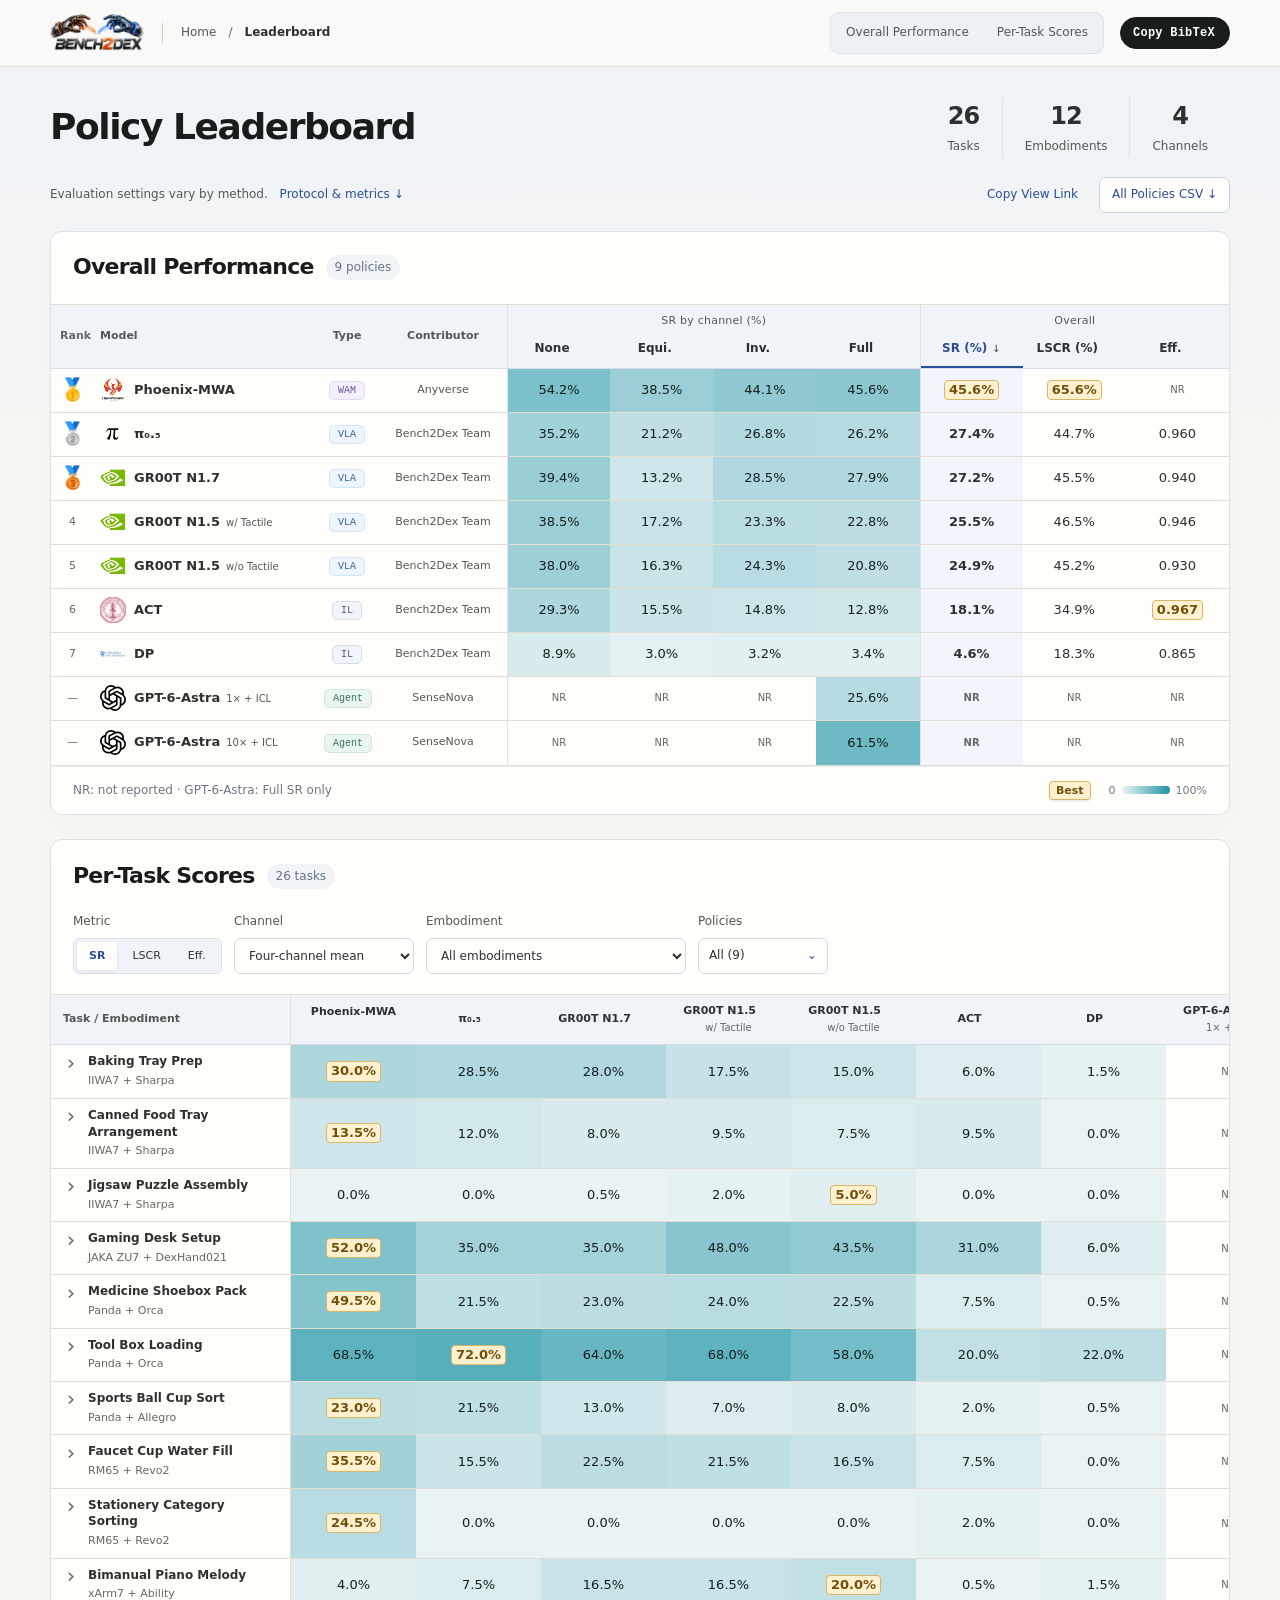
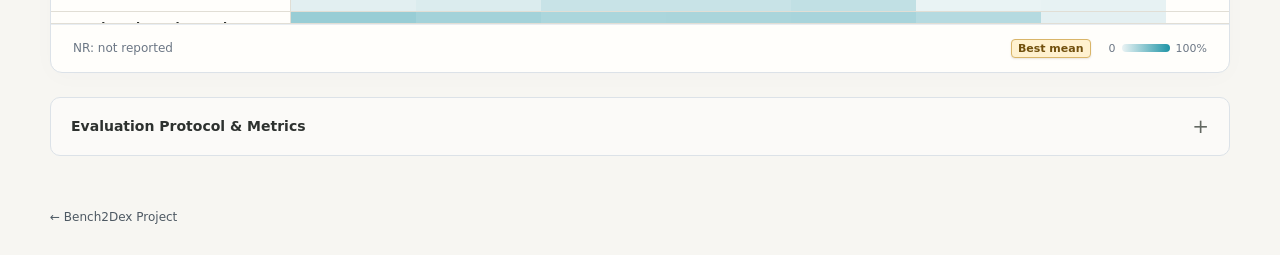
==== commit 2972c91c: "style(leaderboard): simplify layout and metric explanations" ====
--- a/leaderboard/index.html
+++ b/leaderboard/index.html
@@ -28,51 +28,47 @@
   </div>
 </div></header>
 <main class="board-container">
-  <div class="board-heading"><div><p class="eyebrow">Bimanual Dexterous Manipulation</p><h1>Policy Leaderboard</h1><p>Compare policies. Understand where they succeed.</p><span id="board-release" class="board-release">Reported Evaluations</span></div><div class="board-facts" aria-label="Evaluation Scope"><span><b>26</b>Tasks</span><span><b>12</b>Embodiments</span><span><b>4</b>Channels</span></div></div>
-  <nav class="board-jumps" aria-label="Results Sections"><a href="#policy-leaderboard">Overall Performance</a><a href="#per-task-scores">Per-Task Scores</a><a href="#protocol-notes">Evaluation Protocol</a></nav>
+  <div class="board-heading"><h1>Policy Leaderboard</h1><div class="board-facts" aria-label="Evaluation scope"><span><b>26</b>Tasks</span><span><b>12</b>Embodiments</span><span><b>4</b>Channels</span></div></div>
   <div id="results-explorer" class="results-explorer results-stack">
     <div class="board-global-tools">
       <label class="results-field" id="results-group-control" hidden>Evaluation Group<select id="results-group"></select></label>
-      <p class="results-protocol-note" id="results-protocol-note"></p>
+      <p class="results-protocol-note">Evaluation settings vary by method. <a href="#protocol-notes">Protocol &amp; metrics ↓</a></p>
       <div class="results-downloads"><button type="button" id="results-share">Copy View Link</button><button type="button" id="results-export-all" title="Download all policies, tasks, four-channel scores and evaluation metadata">All Policies CSV ↓</button></div>
     </div>
 
     <section id="policy-leaderboard" class="board-section" aria-labelledby="ranking-title">
-      <div class="section-toolbar"><div><h2 id="ranking-title">Overall Performance</h2><p id="ranking-label" class="board-scope"></p></div><div class="section-actions"><button type="button" class="table-reset" id="ranking-reset" aria-label="Reset Overall Performance to defaults">Reset</button></div></div>
-      <div class="table-guide"><span>Click a column heading to rank policies</span><span>Headers and names stay fixed while scrolling</span></div>
-      <div class="results-key table-key" aria-label="Overall Performance legend"><span id="ranking-best-key"><strong class="best-value" id="ranking-best-label">Best SR / LSCR / Eff.</strong> Across all eligible policies, including ties</span><span class="heat-key" id="ranking-heat-key">Darker = higher <span>0%</span><span class="heat-swatch" aria-hidden="true"></span><span>100%</span></span></div>
+      <div class="section-toolbar"><div class="section-heading"><h2 id="ranking-title">Overall Performance</h2><span class="section-count" id="ranking-count"></span></div><p id="ranking-label" class="sr-only" aria-live="polite"></p><div class="section-actions"><button type="button" class="table-reset" id="ranking-reset" aria-label="Reset Overall Performance to defaults" hidden>Reset</button></div></div>
       <div id="overview-table"></div>
-      <div class="section-footer"><span id="ranking-count"></span></div>
-      <p class="results-caption" id="ranking-caption"></p>
+      <div class="table-footer"><p class="table-note" id="ranking-caption"></p><div class="table-legend-compact"><strong class="best-value" title="Highest reported SR, LSCR or efficiency, including ties">Best</strong><span class="heat-key" aria-label="Color scale: 0 to 100 percent"><span>0</span><span class="heat-swatch" aria-hidden="true"></span><span>100%</span></span></div></div>
     </section>
 
     <section id="per-task-scores" class="board-section" aria-labelledby="task-title">
-      <div class="section-toolbar"><h2 id="task-title">Per-Task Scores</h2><div class="section-actions"><button type="button" class="table-reset" id="task-reset" aria-label="Reset Per-Task Scores to defaults">Reset</button></div></div>
+      <div class="section-toolbar"><div class="section-heading"><h2 id="task-title">Per-Task Scores</h2><span class="section-count" id="task-count"></span></div><div class="section-actions"><button type="button" class="table-reset" id="task-reset" aria-label="Reset Per-Task Scores to defaults" hidden>Reset</button></div></div>
       <div class="board-controls">
         <div class="control-group"><span class="control-label">Metric</span><div class="metric-switch" role="group" aria-label="Per-Task Metric"><button type="button" data-task-metric="sr" aria-pressed="true" title="Stable Success Rate">SR</button><button type="button" data-task-metric="lscr" aria-pressed="false" title="Latched Stage Completion Rate">LSCR</button><button type="button" data-task-metric="efficiency" aria-pressed="false" title="Success-Conditioned Efficiency">Eff.</button></div></div>
         <label class="results-field">Channel<select id="task-channel"><option value="mean">Four-channel mean</option><option value="none">None</option><option value="equi">Equi.</option><option value="inv">Inv.</option><option value="full">Full</option></select></label>
         <label class="results-field">Embodiment<select id="task-embodiment"><option value="">All embodiments</option></select></label>
         <div class="policy-control"><span class="control-label">Policies</span><details class="policy-picker"><summary id="policy-choice-count">All policies</summary><div class="policy-picker-body"><div class="picker-actions"><button type="button" id="policies-all">Select all</button><button type="button" id="policies-none">Clear</button></div><div id="policy-options"></div></div></details></div>
       </div>
-      <div class="results-key table-key" aria-label="Per-Task Scores legend"><span id="task-best-key"><strong class="best-value" id="task-best-label">Best Mean</strong> Across all eligible policies, including ties</span><span class="heat-key" id="task-heat-key">Darker = higher <span>0%</span><span class="heat-swatch" aria-hidden="true"></span><span>100%</span></span></div>
       <div id="task-matrix"></div>
-      <div class="section-footer"><span id="task-count"></span><span>Click a policy heading to sort · + Metric details</span></div>
-      <p class="results-caption" id="task-caption"></p>
+      <div class="table-footer"><p class="table-note" id="task-caption"></p><div class="table-legend-compact"><span id="task-best-key"><strong class="best-value" id="task-best-label" title="Highest mean across all policies, including ties">Best mean</strong></span><span class="heat-key" id="task-heat-key" aria-label="Color scale: 0 to 100 percent"><span>0</span><span class="heat-swatch" aria-hidden="true"></span><span>100%</span></span></div></div>
     </section>
 
-      <details class="table-notes results-notes" id="protocol-notes"><summary>Evaluation Protocol & Metric Definitions</summary>
-        <p><b>SR</b>: episodes reaching stable success (%). <b>LSCR</b>: dependency-valid task stages ever reached (%). Overall SR and LSCR weight all 26 tasks and four channels equally.</p>
-        <p><b>Eff.</b>: mean expert completion steps divided by mean policy steps to stable success among successful episodes, pooled across channels. Overall Eff. averages tasks with success (ACT: 25; DP: 19; π₀.₅: 23; each GR00T variant: 25).</p>
-        <p><b>Protocol.</b> Bench2Dex evaluations use 50 episodes per task and channel. GPT-6-Astra uses ICL and three episodes per task on Full only; 1× / 10× indicate execution-step budgets. Its Full SR is not a four-channel mean. External evaluation settings differ. Sources: <a href="https://openphoenix-team.github.io/Phoenix-pages/" target="_blank" rel="noopener noreferrer">Phoenix</a> · <a href="https://arxiv.org/html/2610.22471v1#S9.SS5" target="_blank" rel="noopener noreferrer">GPT-6-Astra</a>.</p>
-        <p><b>NR</b>: not reported. <b>—</b> in Rank: no score for the selected metric; in Eff.: no successful rollout.</p>
-      </details>
+    <details class="table-notes results-notes" id="protocol-notes"><summary>Evaluation Protocol &amp; Metrics</summary>
+      <dl class="metric-definitions">
+        <div><dt>SR <span>Stable Success Rate</span></dt><dd>Episodes reaching stable success (%), averaged equally across tasks and four channels.</dd></div>
+        <div><dt>LSCR <span>Latched Stage Completion Rate</span></dt><dd>Dependency-valid task stages ever reached (%), averaged equally across tasks and four channels.</dd></div>
+        <div><dt>Eff. <span>Success-Conditioned Efficiency</span></dt><dd>Mean expert completion steps / mean policy steps to stable success, pooled across successful episodes. Averaged over tasks with success.</dd></div>
+      </dl>
+      <p>Bench2Dex evaluations use 50 episodes per task and channel. GPT-6-Astra uses ICL and 3 episodes per task on Full only; 1× / 10× denote execution-step budgets. Full SR is not a four-channel mean. <a href="https://openphoenix-team.github.io/Phoenix-pages/" target="_blank" rel="noopener noreferrer">Phoenix protocol ↗</a> · <a href="https://arxiv.org/html/2610.22471v1#S9.SS5" target="_blank" rel="noopener noreferrer">GPT-6-Astra protocol ↗</a></p>
+    </details>
     <details class="table-notes results-notes" id="citation-fallback" hidden><summary>BibTeX Citation</summary><pre id="bibtex" tabindex="0"></pre></details>
     <div id="share-fallback" hidden><label class="results-field">Copy This View URL<input id="share-url" readonly></label></div>
     <p id="results-status" class="sr-only" role="status" aria-live="polite"></p>
   </div>
 
 </main>
-<footer class="board-container board-footer"><a href="../index.html">← Bench2Dex Project</a><span>Reported results · Full data available as CSV</span></footer>
+<footer class="board-container board-footer"><a href="../index.html">← Bench2Dex Project</a></footer>
 <div class="copy-toast" id="copy-toast" role="status" aria-live="polite"></div>
 <script src="../assets/js/citation.js"></script>
 <script src="../assets/js/data.js"></script>
--- a/assets/css/leaderboard.css
+++ b/assets/css/leaderboard.css
@@ -20,43 +20,36 @@
 .leaderboard-page:has(#per-task-scores:target) .board-section-nav a[href="#per-task-scores"]{background:#fff;color:var(--cyan);box-shadow:0 1px 3px #20394e0d;}
 .board-copy-bib{font-size:12px;padding:8px 12px;min-width:110px;white-space:nowrap;}
 #citation-fallback pre{padding:16px;background:var(--surface);border:1px solid var(--line);border-radius:8px;white-space:pre-wrap;overflow-wrap:anywhere;font:12px/1.6 var(--mono);}
-.board-heading{padding:30px 0 22px;display:flex;align-items:center;justify-content:space-between;gap:32px;}
-.board-heading h1{font-size:clamp(30px,3.4vw,40px);margin:8px 0 10px;letter-spacing:-.045em;line-height:1.12;}
-.board-heading p:not(.eyebrow){color:var(--text-dim);font-size:15px;margin:0 0 14px;}
-.board-release{display:inline-flex;align-items:center;gap:7px;font:10px var(--mono);color:var(--text-dim);}
-.board-release::before{content:"";width:6px;height:6px;border-radius:50%;background:var(--cyan);}
-.board-facts{display:flex;gap:0;text-align:center;color:var(--text-dim);font-size:11px;background:rgba(255,255,255,.72);border:1px solid #dce3eb;border-radius:12px;padding:16px 0;box-shadow:0 6px 24px #24384c04;}
+.board-heading{padding:30px 0 20px;display:flex;align-items:center;justify-content:space-between;gap:32px;}
+.board-heading h1{font-size:clamp(28px,3.2vw,36px);margin:0;letter-spacing:-.04em;line-height:1.2;}
+.board-facts{display:flex;text-align:center;color:var(--text-dim);font-size:12px;}
 .board-facts > span{padding:0 22px;}
 .board-facts > span+span{border-left:1px solid #dce3eb;}
-.board-facts b{display:block;color:var(--text);font-size:28px;font-weight:650;letter-spacing:-.04em;margin-bottom:3px;}
-.board-jumps{display:flex;flex-wrap:wrap;gap:8px;font-size:12px;padding:0 0 16px;border-bottom:1px solid var(--line);}
-.board-jumps a{color:var(--text-dim);background:rgba(255,255,255,.6);border:1px solid var(--line);border-radius:999px;padding:6px 14px;transition:background .15s,border-color .15s;}
-.board-jumps a:hover,.board-jumps a:focus-visible{color:var(--cyan);background:#fff;border-color:#a8bbd5;}
+.board-facts b{display:block;color:var(--text);font-size:24px;font-weight:650;letter-spacing:-.035em;margin-bottom:2px;}
 .board-footer{display:flex;justify-content:space-between;gap:20px;padding-block:28px;font-size:12px;color:var(--text-faint);}
 .skip-results{position:absolute;top:-80px;left:20px;z-index:30;padding:12px;background:var(--surface);}
 .skip-results:focus{top:8px;}
 #policy-leaderboard,#per-task-scores,#protocol-notes{scroll-margin-top:0;}
 .results-explorer.results-stack{padding:0;margin:0;border:0;border-radius:0;background:none;box-shadow:none;}
 #results-explorer [hidden]{display:none!important;}
-.board-global-tools{display:flex;align-items:center;justify-content:space-between;gap:15px;flex-wrap:wrap;padding:12px 0;}
-.board-global-tools .results-protocol-note{margin:0;font-size:11px;max-width:78ch;line-height:1.65;color:var(--text-dim);}
+.board-global-tools{display:flex;align-items:center;justify-content:space-between;gap:12px;flex-wrap:wrap;padding:0 0 18px;}
+.board-global-tools .results-protocol-note{margin:0;font-size:12px;line-height:1.6;color:var(--text-dim);}
 .results-downloads{display:flex;gap:8px;}
 .results-downloads button{font-size:11px;white-space:nowrap;}
 .board-section{background:var(--surface);border:1px solid #dce2e8;border-radius:12px;margin-bottom:24px;overflow:clip;box-shadow:0 4px 24px #20394e05;}
-.section-toolbar{display:flex;align-items:center;justify-content:space-between;min-height:76px;gap:14px;padding:16px 22px;background:linear-gradient(110deg,#f7f9fc,var(--surface) 75%);}
+.section-toolbar{display:flex;align-items:center;justify-content:space-between;min-height:72px;gap:14px;padding:18px 22px;}
 .section-toolbar h2{font-size:22px;letter-spacing:-.035em;margin:0;line-height:1.2;}
 .section-actions{display:flex;align-items:center;gap:8px;flex-shrink:0;margin-left:auto;}
 .section-actions > button{height:34px;padding:7px 12px;font-size:11px;white-space:nowrap;border:1px solid #ccd7e5;border-radius:6px;background:var(--surface);color:var(--cyan);}
 .section-actions > .table-reset{border-color:transparent;background:transparent;color:var(--text-dim);}
 .section-actions > .table-reset:hover{color:var(--cyan);background:#edf2f8;}
-.board-scope{font-size:11px;line-height:1.5;color:var(--text-dim);margin:4px 0 0;}
-.board-controls{display:flex;align-items:flex-end;flex-wrap:wrap;gap:12px;padding:0 22px 18px;}
+.board-controls{display:flex;align-items:flex-end;flex-wrap:wrap;gap:12px;padding:0 22px 20px;}
 .board-controls > .control-group{flex:0 0 auto;}
 .board-controls > .results-field{flex:0 1 180px;}
 .board-controls > .results-field:has(#task-embodiment){flex-basis:260px;}
-.board-controls .results-field{font-size:10px;font-weight:500;gap:5px;}
+.board-controls .results-field{font-size:12px;font-weight:500;gap:6px;}
 .board-controls .results-field select{height:36px;width:100%;max-width:none;padding:7px 10px;font-size:12px;border:1px solid #d2dbe4;border-radius:6px;}
-.control-label{display:block;font-size:10px;font-weight:500;color:var(--text-dim);margin-bottom:5px;}
+.control-label{display:block;font-size:12px;font-weight:500;color:var(--text-dim);margin-bottom:6px;}
 .metric-switch{display:flex;align-items:center;height:36px;gap:3px;padding:3px;border:1px solid #d8e0e9;border-radius:6px;background:#f0f3f7;}
 .metric-switch button{height:28px;padding:3px 12px;border:0;border-radius:4px;font-size:11px;}
 .metric-switch button[aria-pressed="true"]{background:var(--surface);color:var(--cyan);font-weight:700;box-shadow:0 1px 4px #20394e15;}
@@ -65,12 +58,6 @@
 .board-controls .policy-picker > summary::after{content:"⌄";margin-left:12px;}
 .board-controls .policy-picker[open] > summary::after{content:"⌃";}
 .board-controls select:disabled{color:var(--text-faint);background:var(--paper);}
-.section-footer{display:flex;justify-content:space-between;align-items:center;flex-wrap:wrap;gap:10px;padding:12px 22px 4px;font-size:11px;color:var(--text-faint);}
-.section-footer button{font-size:11px;padding:5px 9px;}
-.board-section > .results-caption{padding:0 22px 18px;max-width:none;}
-.board-section > .results-key{padding:10px 22px;margin:0;border-top:1px solid var(--line);}
-.board-section > .table-key{padding:0 22px 12px;border-top:0;align-items:center;gap:8px 18px;}
-.table-key .heat-key{margin:0;white-space:nowrap;}
 .board-section .explorer-table-wrap{position:relative;overflow-anchor:none;border-radius:0;border-left:0;border-right:0;max-height:min(70vh,680px);scrollbar-width:thin;scrollbar-color:#a8b8cc #f0f3f7;overscroll-behavior:contain;scroll-padding-top:54px;}
 .board-section .policy-table{font-size:13px;}
 .board-section .policy-table th,.board-section .policy-table td{padding:8px 12px;}
@@ -84,7 +71,7 @@
 .board-section .ranking-table tbody tr{height:44px;}
 .ranking-table thead small{margin-top:2px;}
 .ranking-table tr > :nth-child(n+3){text-align:center;}
-.ranking-table tr > :nth-child(5),.ranking-table .summary-start{border-left:1px solid #dce3eb;}
+.ranking-table tbody tr > :nth-child(5),.ranking-table .summary-start,.ranking-table .channel-group,.ranking-table .channel-start,.ranking-table .summary-group{border-left:1px solid #dce3eb;}
 .ranking-table .policy-name{width:224px;min-width:224px;text-align:left;border-right:0;background:var(--surface);position:sticky;left:40px;z-index:2;}
 .ranking-table thead .policy-name{z-index:5;background:#f0f3f7;}
 .ranking-table .policy-label{font-size:13px;}
@@ -139,7 +126,7 @@
 .task-matrix-table thead .task-name{z-index:5;background:#f0f3f7;}
 .task-matrix-table .task-name > button{display:flex;align-items:flex-start;gap:9px;text-align:left;border:0;background:none;padding:0;}
 .task-matrix-table .policy-label{font-size:12px;}
-.task-toggle{font-size:15px;color:var(--cyan);min-width:11px;}
+.task-toggle{display:inline-flex;justify-content:center;align-items:center;width:16px;height:20px;flex:0 0 16px;font-size:21px;line-height:1;color:var(--text-faint);transition:transform .16s,color .16s;}
 .task-detail .explorer-table-wrap{border:1px solid #d5dee8;border-radius:8px;background:var(--surface);}
 .task-metric-table{min-width:620px;table-layout:fixed;}
 .task-detail .policy-name{min-width:150px;width:23%;background:var(--surface);}
@@ -154,7 +141,6 @@
 #policy-options input{width:15px;height:15px;}
 .results-stack > .results-notes{margin:10px 0 24px;}
 #share-fallback{padding:16px 0;}
-.table-guide{display:flex;justify-content:space-between;flex-wrap:wrap;gap:6px 16px;padding:0 22px 10px;font-size:10px;color:var(--text-faint);}
 .board-section .policy-table .policy-label{line-height:1.4;}
 @media(max-width:900px){
   .leaderboard-root{--board-nav-offset:126px;}
@@ -179,12 +165,9 @@
   .board-section-nav a{padding:6px 8px;}
   .board-copy-bib{min-width:94px;font-size:11px;padding:7px 10px;}
   .board-heading{padding:25px 2px 20px;align-items:flex-start;flex-direction:column;gap:16px;}
-  .board-heading p:not(.eyebrow){font-size:13px;}
   .board-facts{gap:0;text-align:left;padding:14px 0;width:100%;}
   .board-facts span{display:flex;flex:1;gap:6px;align-items:baseline;justify-content:center;padding:0 10px;}
   .board-facts b{font-size:19px;}
-  .board-jumps{font-size:11px;gap:6px;}
-  .board-jumps a{padding:7px 11px;}
   .board-global-tools{padding:12px 0;gap:8px;}
   .board-global-tools .results-downloads{margin-left:auto;}
   .section-toolbar{min-height:0;padding:16px 14px 14px;flex-wrap:wrap;gap:12px;}
@@ -204,13 +187,7 @@
   .task-matrix-table .task-name{min-width:170px;width:170px;max-width:170px;}
   .task-matrix-table thead th:not(:first-child){min-width:100px;}
   .task-matrix-table .policy-label{font-size:11px;}
-  .table-guide{padding-inline:14px;}
-  .table-guide{font-size:10px;}
   .board-section .results-key{font-size:10px;}
-  .section-footer{padding:12px 14px 4px;font-size:10px;}
-  .board-section > .results-caption{padding-inline:14px;font-size:11px;}
-  .board-section > .results-key{padding:12px 14px;}
-  .board-section > .table-key{padding:0 14px 12px;}
   .policy-detail,.task-detail{width:calc(100vw - 30px);padding:16px 12px;}
   .policy-detail h3 span{display:block;margin:6px 0 0;}
   .detail-metrics{gap:8px 16px;font-size:11px;}
@@ -226,3 +203,59 @@
   .board-nav .board-container{gap:8px;}
   .board-section-nav a{padding-inline:6px;}
 }
+
+/* Keep labels near the control or value they explain. */
+.section-heading{display:flex;align-items:center;flex-wrap:wrap;gap:10px 12px;min-width:0;}
+.section-count{display:inline-flex;align-items:center;padding:3px 9px;border-radius:999px;background:#f1f4f7;color:#657185;font-size:12px;font-weight:500;white-space:nowrap;}
+.board-global-tools .results-protocol-note a{margin-left:8px;color:var(--cyan);white-space:nowrap;text-underline-offset:3px;}
+.board-global-tools .results-protocol-note a:hover{text-decoration:underline;}
+.results-downloads button{min-height:36px;font-size:12px;border-radius:7px;}
+#results-export-all{background:var(--surface);border-color:#cad5e2;}
+#results-share:hover,#results-export-all:hover{background:#eaf0f7;}
+.table-footer{display:flex;align-items:center;justify-content:space-between;flex-wrap:wrap;gap:10px 24px;padding:14px 22px;border-top:1px solid #e8edf2;}
+.table-note{margin:0;color:#6c7785;font-size:12px;line-height:1.5;}
+.table-legend-compact{display:flex;align-items:center;gap:18px;color:#6c7785;font-size:11px;margin-left:auto;white-space:nowrap;}
+.table-legend-compact .heat-key{gap:6px;margin:0;}
+.table-legend-compact .heat-swatch{width:48px;height:8px;border:0;border-radius:999px;}
+.board-section .best-value{border-color:#d9b569;background:#fff1cf;color:#71500e;border-radius:4px;font-weight:650;}
+.table-legend-compact .best-value{font-size:11px;padding:2px 6px;}
+.board-section .ranking-table thead .ranking-groups{height:30px;}
+.board-section .ranking-table thead .ranking-groups > :not([rowspan]){height:30px;padding:7px 9px 3px;font-size:11px;font-weight:500;letter-spacing:.02em;border-bottom:0;}
+.board-section .ranking-table thead [rowspan]{vertical-align:middle;}
+.board-section .ranking-table thead .ranking-columns > th{text-align:center;top:30px;height:34px;padding:4px 9px 9px;}
+.board-section .ranking-table thead th button{font-size:12px;}
+.board-section .policy-table thead .sort-indicator{display:inline-block;width:10px;margin-left:4px;opacity:0;transition:opacity .15s;}
+.board-section .policy-table thead th:not([aria-sort="none"]) .sort-indicator,
+.board-section .policy-table thead button:hover .sort-indicator,
+.board-section .policy-table thead button:focus-visible .sort-indicator{opacity:1;}
+.board-section .policy-table thead button:hover{color:var(--cyan);}
+.board-section .policy-table thead button:focus-visible{outline:2px solid var(--cyan);outline-offset:4px;}
+.task-name > button[aria-expanded="true"] .task-toggle{transform:rotate(90deg);color:var(--cyan);}
+.task-name > button:hover .task-toggle{color:var(--cyan);}
+.task-matrix-table .task-name > button{cursor:pointer;}
+.task-detail h3{display:flex;align-items:baseline;flex-wrap:wrap;gap:6px 14px;margin-bottom:14px;}
+.task-detail h3 span{display:inline;margin:0;font-size:12px;}
+#protocol-notes{border:1px solid #dce2e8;border-radius:10px;padding:0 20px;background:#ffffff70;}
+#protocol-notes > summary{display:flex;align-items:center;justify-content:space-between;width:100%;padding:17px 0;list-style:none;font-size:14px;font-weight:600;}
+#protocol-notes > summary::-webkit-details-marker{display:none;}
+#protocol-notes > summary::after{content:"+";font-size:20px;line-height:1;color:var(--text-faint);font-weight:400;}
+#protocol-notes[open] > summary::after{content:"−";}
+#protocol-notes[open]{padding-bottom:20px;}
+#protocol-notes p{font-size:12px;line-height:1.75;margin:16px 0 0;}
+#protocol-notes a{color:var(--cyan);text-underline-offset:3px;}
+.metric-definitions{display:grid;grid-template-columns:repeat(3,minmax(0,1fr));gap:24px;margin:4px 0 0;}
+.metric-definitions dt{font-size:15px;font-weight:650;color:var(--text);}
+.metric-definitions dt span{display:block;font-size:11px;font-weight:500;color:var(--text-dim);margin-top:3px;}
+.metric-definitions dd{font-size:12px;line-height:1.7;margin:8px 0 0;}
+@media(max-width:600px){
+  .section-heading{gap:7px 10px;}
+  .section-count{font-size:11px;padding:3px 8px;}
+  .board-global-tools{padding-bottom:16px;}
+  .board-global-tools .results-protocol-note{font-size:12px;}
+  .table-footer{padding:12px 14px;gap:10px 14px;}
+  .table-note{font-size:11px;}
+  .table-legend-compact{gap:12px;}
+  .metric-definitions{grid-template-columns:1fr;gap:20px;}
+  #protocol-notes{padding-inline:16px;}
+}
+@media(prefers-reduced-motion:reduce){.task-toggle,.sort-indicator{transition:none!important;}}
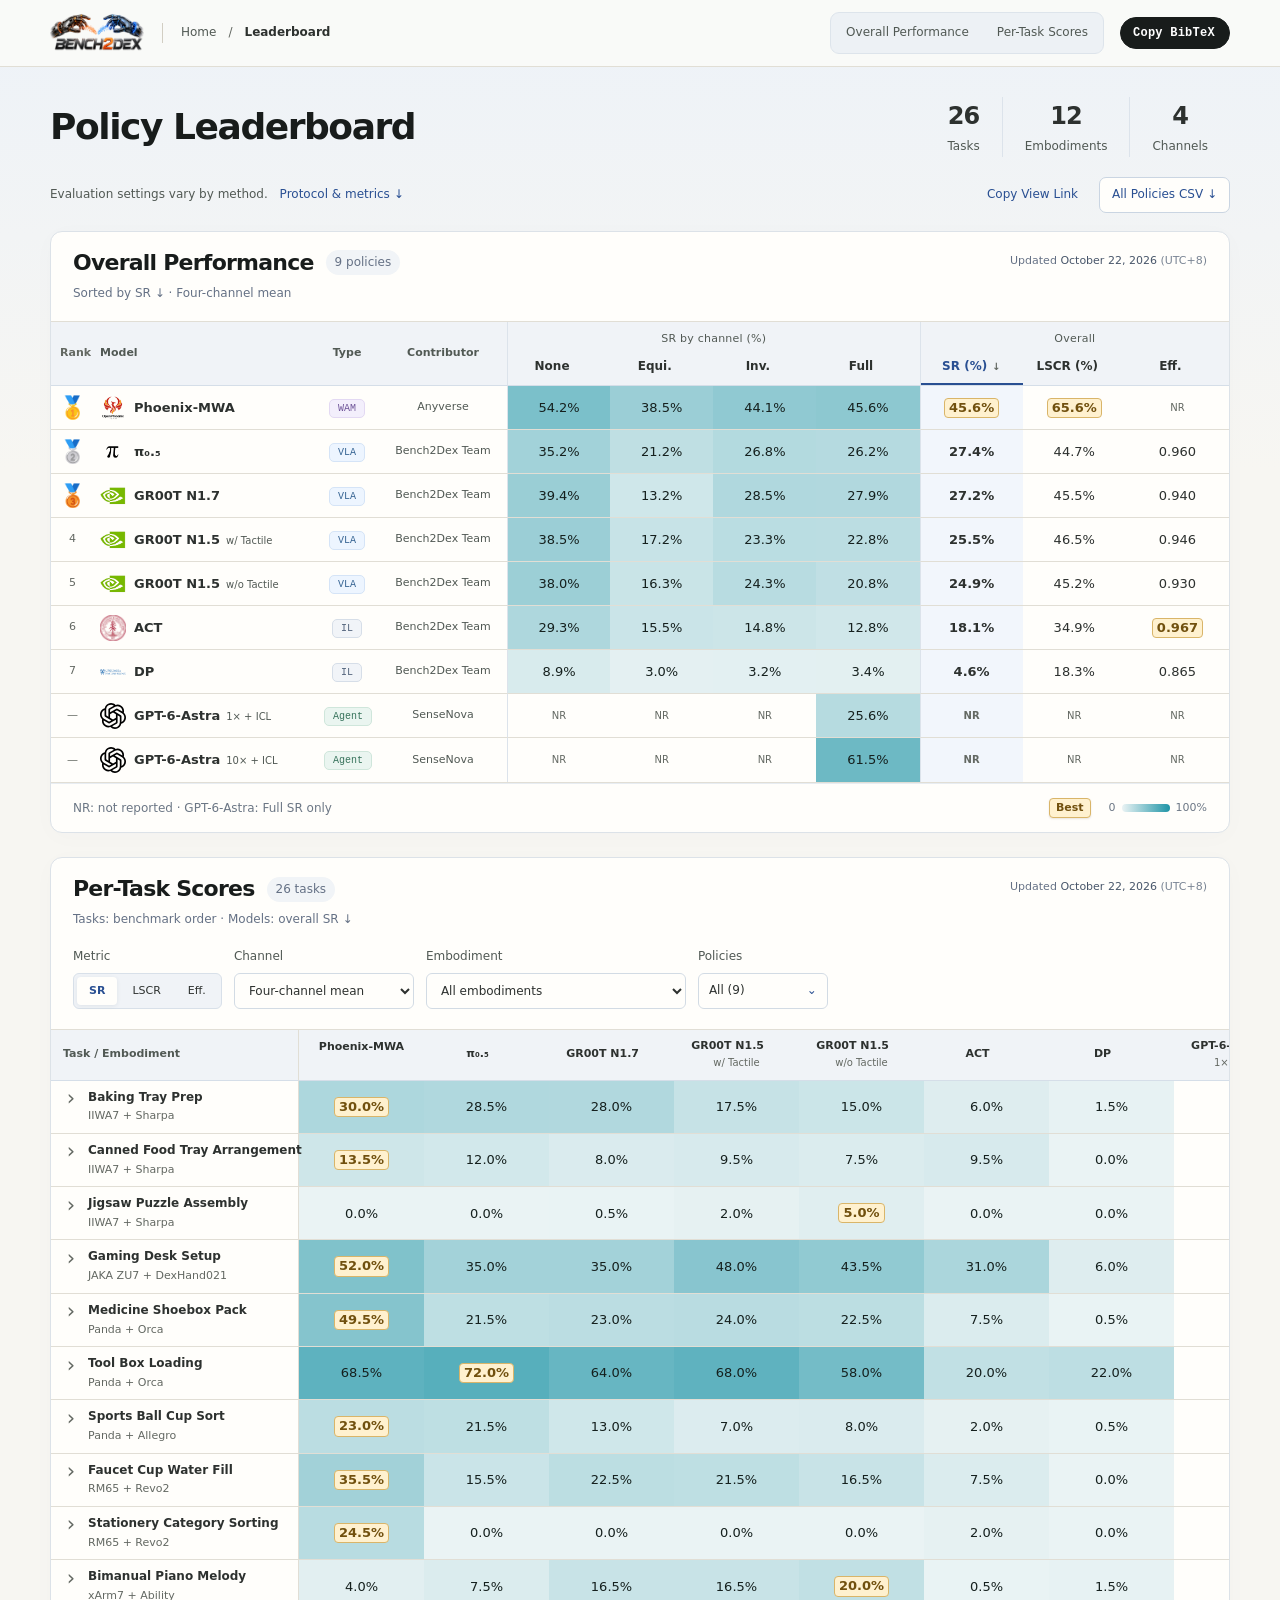
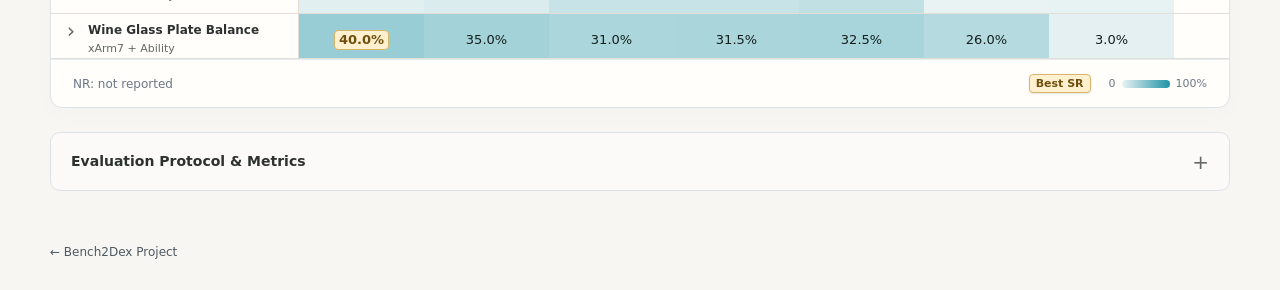
==== commit 3f738ef3: "style(leaderboard): update formatting" ====
--- a/leaderboard/index.html
+++ b/leaderboard/index.html
@@ -37,13 +37,19 @@
     </div>
 
     <section id="policy-leaderboard" class="board-section" aria-labelledby="ranking-title">
-      <div class="section-toolbar"><div class="section-heading"><h2 id="ranking-title">Overall Performance</h2><span class="section-count" id="ranking-count"></span></div><p id="ranking-label" class="sr-only" aria-live="polite"></p><div class="section-actions"><button type="button" class="table-reset" id="ranking-reset" aria-label="Reset Overall Performance to defaults" hidden>Reset</button></div></div>
+      <div class="section-toolbar">
+        <div class="section-intro"><div class="section-heading"><h2 id="ranking-title">Overall Performance</h2><span class="section-count" id="ranking-count"></span></div><p id="ranking-label" class="table-sort-status" aria-live="polite"></p></div>
+        <div class="section-meta"><p class="table-updated" id="ranking-updated"></p><div class="section-actions"><button type="button" class="table-reset" id="ranking-reset" aria-label="Reset Overall Performance to defaults" hidden>Reset</button></div></div>
+      </div>
       <div id="overview-table"></div>
       <div class="table-footer"><p class="table-note" id="ranking-caption"></p><div class="table-legend-compact"><strong class="best-value" title="Highest reported SR, LSCR or efficiency, including ties">Best</strong><span class="heat-key" aria-label="Color scale: 0 to 100 percent"><span>0</span><span class="heat-swatch" aria-hidden="true"></span><span>100%</span></span></div></div>
     </section>
 
     <section id="per-task-scores" class="board-section" aria-labelledby="task-title">
-      <div class="section-toolbar"><div class="section-heading"><h2 id="task-title">Per-Task Scores</h2><span class="section-count" id="task-count"></span></div><div class="section-actions"><button type="button" class="table-reset" id="task-reset" aria-label="Reset Per-Task Scores to defaults" hidden>Reset</button></div></div>
+      <div class="section-toolbar">
+        <div class="section-intro"><div class="section-heading"><h2 id="task-title">Per-Task Scores</h2><span class="section-count" id="task-count"></span></div><p id="task-sort-label" class="table-sort-status" aria-live="polite"></p></div>
+        <div class="section-meta"><p class="table-updated" id="task-updated"></p><div class="section-actions"><button type="button" class="table-reset" id="task-reset" aria-label="Reset Per-Task Scores to defaults" hidden>Reset</button></div></div>
+      </div>
       <div class="board-controls">
         <div class="control-group"><span class="control-label">Metric</span><div class="metric-switch" role="group" aria-label="Per-Task Metric"><button type="button" data-task-metric="sr" aria-pressed="true" title="Stable Success Rate">SR</button><button type="button" data-task-metric="lscr" aria-pressed="false" title="Latched Stage Completion Rate">LSCR</button><button type="button" data-task-metric="efficiency" aria-pressed="false" title="Success-Conditioned Efficiency">Eff.</button></div></div>
         <label class="results-field">Channel<select id="task-channel"><option value="mean">Four-channel mean</option><option value="none">None</option><option value="equi">Equi.</option><option value="inv">Inv.</option><option value="full">Full</option></select></label>
--- a/assets/css/leaderboard.css
+++ b/assets/css/leaderboard.css
@@ -117,19 +117,25 @@
 .detail-actions{display:flex;align-items:center;flex-wrap:wrap;gap:10px;margin-top:18px;font-size:12px;}
 .detail-actions a{color:var(--cyan);text-decoration:underline;}
 .detail-actions button{font-size:11px;}
-.task-matrix-table{min-width:max(880px,calc(240px + var(--task-policy-count,5)*125px));table-layout:fixed;}
+.task-matrix-table{min-width:max(880px,calc(248px + var(--task-policy-count,5)*125px));table-layout:fixed;}
 #task-matrix .policy-table tr > :not(:first-child){text-align:center;}
 #task-matrix .policy-table thead th:not(:first-child) button{width:100%;text-align:center;}
 .task-matrix-table thead th:not(:first-child){min-width:125px;max-width:220px;text-align:center;}
 .task-matrix-table thead th:not(:first-child) button{white-space:normal;overflow-wrap:anywhere;}
-.task-matrix-table .task-name{position:sticky;left:0;z-index:2;min-width:240px;width:240px;max-width:300px;background:var(--surface);border-right:1px solid var(--line);text-align:left;}
+.task-matrix-table .task-name{position:sticky;left:0;z-index:2;min-width:248px;width:248px;max-width:248px;background:var(--surface);border-right:1px solid var(--line);text-align:left;}
 .task-matrix-table thead .task-name{z-index:5;background:#f0f3f7;}
 .task-matrix-table .task-name > button{display:flex;align-items:flex-start;gap:9px;text-align:left;border:0;background:none;padding:0;}
-.task-matrix-table .policy-label{font-size:12px;}
+.task-matrix-table .policy-label{font-size:12px;white-space:nowrap;overflow-wrap:normal;}
 .task-toggle{display:inline-flex;justify-content:center;align-items:center;width:16px;height:20px;flex:0 0 16px;font-size:21px;line-height:1;color:var(--text-faint);transition:transform .16s,color .16s;}
 .task-detail .explorer-table-wrap{border:1px solid #d5dee8;border-radius:8px;background:var(--surface);}
 .task-metric-table{min-width:620px;table-layout:fixed;}
-.task-detail .policy-name{min-width:150px;width:23%;background:var(--surface);}
+.task-metric-table .detail-summary{border-left:1px solid #dce3eb;}
+.task-metric-table td.detail-summary{background:#f2f6fc;font-weight:650;}
+.task-detail .policy-name{min-width:240px;width:240px;background:var(--surface);white-space:nowrap;}
+.task-detail .model-logo{width:20px;height:20px;flex-basis:20px;}
+.task-detail .model-name{font-size:12px;font-weight:600;}
+.task-detail .policy-variant{display:inline;margin:0;}
+.task-detail .policy-table tbody tr{height:36px;}
 .task-detail .policy-table th,.task-detail .policy-table td{padding:7px 10px;font-size:12px;}
 .task-detail .policy-table thead .policy-name{z-index:5;background:#f0f3f7;}
 /* Corner headings must sit above both the scrolling headings and frozen names. */
@@ -183,8 +189,8 @@
   .ranking-table .policy-label{font-size:12px;}
   .ranking-table .policy-meta{font-size:9px;}
   .ranking-table .rank-cell{width:40px;min-width:40px;max-width:40px;}
-  .task-matrix-table{min-width:max(740px,calc(170px + var(--task-policy-count,5)*100px));}
-  .task-matrix-table .task-name{min-width:170px;width:170px;max-width:170px;}
+  .task-matrix-table{min-width:max(740px,calc(232px + var(--task-policy-count,5)*100px));}
+  .task-matrix-table .task-name{min-width:232px;width:232px;max-width:232px;}
   .task-matrix-table thead th:not(:first-child){min-width:100px;}
   .task-matrix-table .policy-label{font-size:11px;}
   .board-section .results-key{font-size:10px;}
@@ -235,6 +241,7 @@
 .task-matrix-table .task-name > button{cursor:pointer;}
 .task-detail h3{display:flex;align-items:baseline;flex-wrap:wrap;gap:6px 14px;margin-bottom:14px;}
 .task-detail h3 span{display:inline;margin:0;font-size:12px;}
+.task-detail h3 .task-detail-name{font:inherit;color:inherit;white-space:nowrap;overflow-wrap:normal;}
 #protocol-notes{border:1px solid #dce2e8;border-radius:10px;padding:0 20px;background:#ffffff70;}
 #protocol-notes > summary{display:flex;align-items:center;justify-content:space-between;width:100%;padding:17px 0;list-style:none;font-size:14px;font-weight:600;}
 #protocol-notes > summary::-webkit-details-marker{display:none;}
@@ -259,3 +266,23 @@
   #protocol-notes{padding-inline:16px;}
 }
 @media(prefers-reduced-motion:reduce){.task-toggle,.sort-indicator{transition:none!important;}}
+
+/* Visible update dates, sort descriptions and whole-row task disclosure. */
+.section-toolbar{align-items:flex-start;}
+.section-intro{min-width:0;flex:1;}
+.table-sort-status{margin:8px 0 0;color:#657185;font-size:12px;line-height:1.6;}
+.section-meta{display:flex;flex-direction:column;align-items:flex-end;gap:7px;flex-shrink:0;}
+.table-updated{margin:2px 0 0;color:#657185;font-size:11px;line-height:1.6;white-space:nowrap;font-variant-numeric:tabular-nums;}
+.table-updated time{color:#48566a;}
+.table-updated span{color:#7a8594;}
+.section-meta .section-actions > button{height:26px;padding:3px 8px;}
+.section-meta .section-actions:has(> [hidden]:only-child){display:none;}
+.board-section .policy-table tbody tr[data-task-row]{cursor:pointer;}
+@media(max-width:600px){
+  .section-toolbar{gap:10px;}
+  .section-intro{flex-basis:100%;}
+  .section-meta{width:100%;flex-direction:row;justify-content:space-between;align-items:center;}
+  .section-meta .section-actions{margin-left:auto;}
+  .table-updated{margin:0;font-size:10px;}
+  .table-sort-status{margin-top:6px;font-size:11px;}
+}
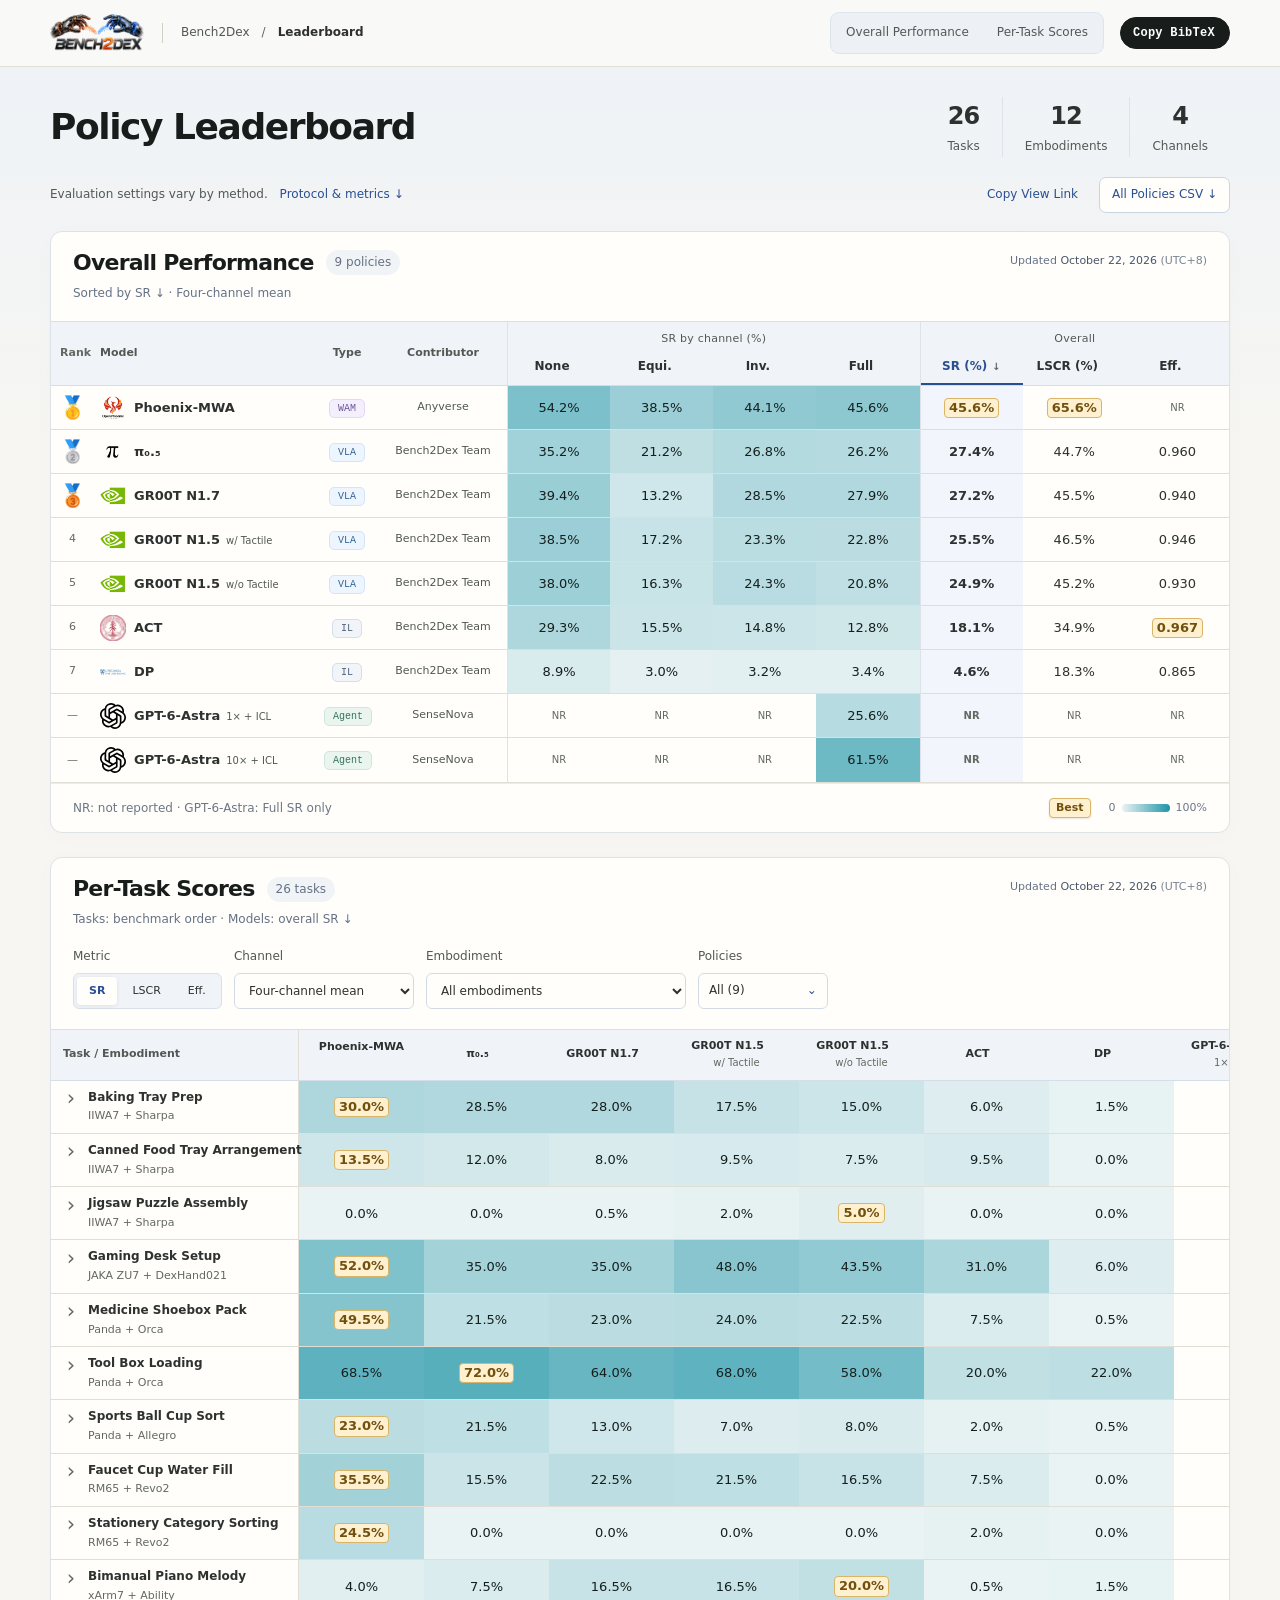
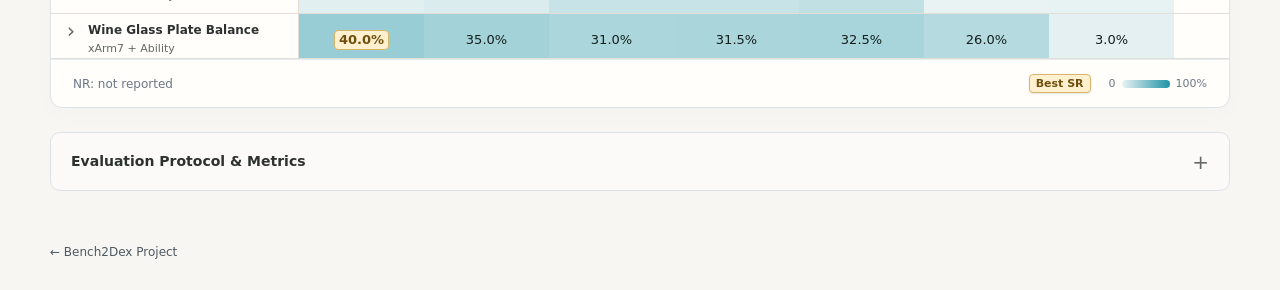
==== commit 0555a4d6: "fix: scrolling and navigation" ====
--- a/leaderboard/index.html
+++ b/leaderboard/index.html
@@ -20,7 +20,7 @@
 <header class="board-nav"><div class="board-container">
   <div class="board-identity">
     <a class="board-brand" href="../index.html" aria-label="Bench2Dex project homepage"><img src="../assets/img/figures/overview_logo.png" alt="Bench2Dex" width="1774" height="887"></a>
-    <nav class="board-breadcrumb" aria-label="Breadcrumb"><a href="../index.html">Home</a><span aria-hidden="true">/</span><span aria-current="page">Leaderboard</span></nav>
+    <nav class="board-breadcrumb" aria-label="Breadcrumb"><a href="../index.html">Bench2Dex</a><span aria-hidden="true">/</span><span aria-current="page">Leaderboard</span></nav>
   </div>
   <div class="board-nav-tools">
     <nav class="board-section-nav" aria-label="Leaderboard Sections"><a href="#policy-leaderboard">Overall Performance</a><a href="#per-task-scores">Per-Task Scores</a></nav>
--- a/assets/css/leaderboard.css
+++ b/assets/css/leaderboard.css
@@ -58,7 +58,7 @@
 .board-controls .policy-picker > summary::after{content:"⌄";margin-left:12px;}
 .board-controls .policy-picker[open] > summary::after{content:"⌃";}
 .board-controls select:disabled{color:var(--text-faint);background:var(--paper);}
-.board-section .explorer-table-wrap{position:relative;overflow-anchor:none;border-radius:0;border-left:0;border-right:0;max-height:min(70vh,680px);scrollbar-width:thin;scrollbar-color:#a8b8cc #f0f3f7;overscroll-behavior:contain;scroll-padding-top:54px;}
+.board-section .explorer-table-wrap{position:relative;overflow-anchor:none;border-radius:0;border-left:0;border-right:0;max-height:min(70vh,680px);scrollbar-width:thin;scrollbar-color:#a8b8cc #f0f3f7;overscroll-behavior:contain auto;scroll-padding-top:54px;}
 .board-section .policy-table{font-size:13px;}
 .board-section .policy-table th,.board-section .policy-table td{padding:8px 12px;}
 .board-section .policy-table thead th{position:sticky;top:0;z-index:4;font-size:11px;background:#f0f3f7;border-bottom:1px solid #d5dee8;}
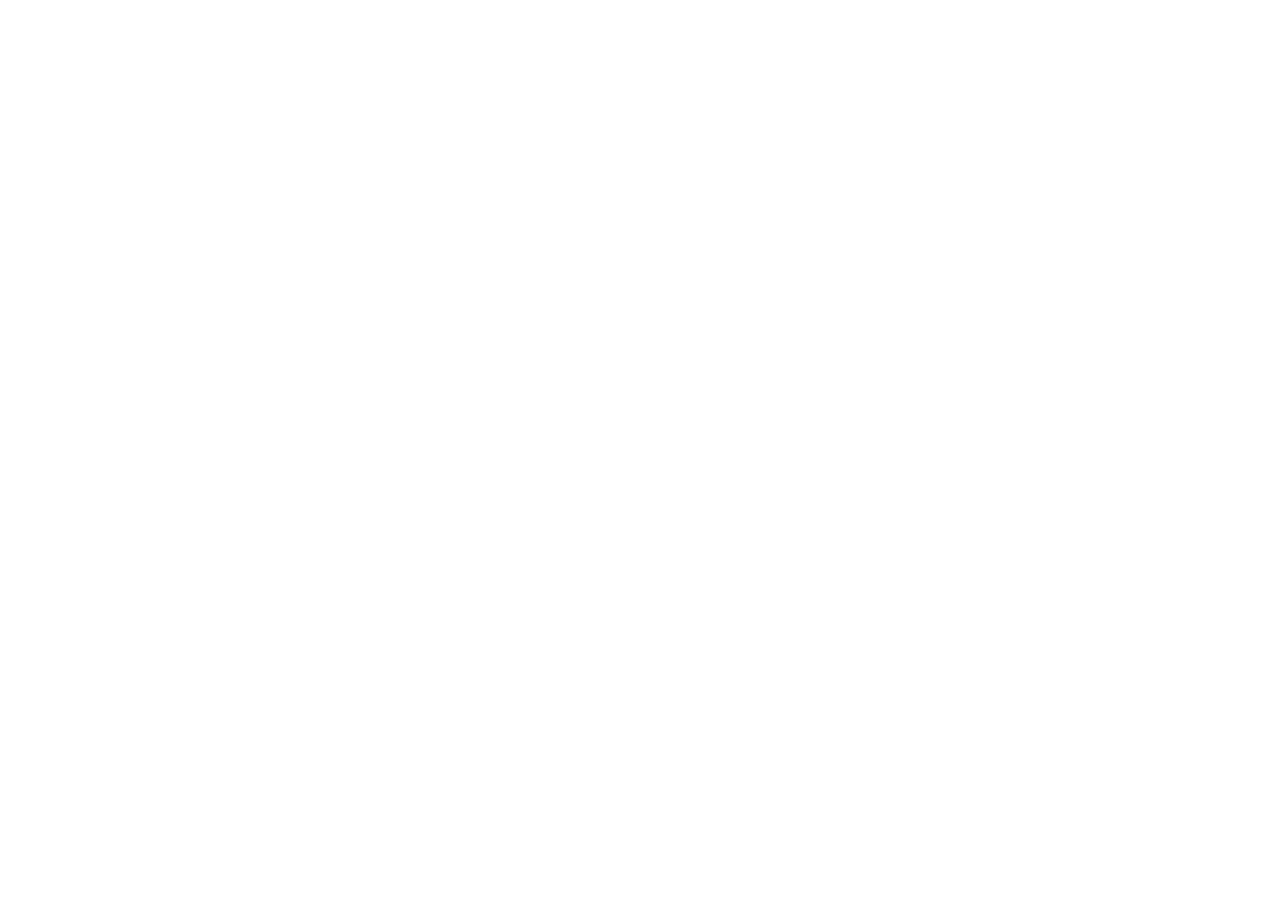
==== commit af16a5af: "refactor(leaderboard): use standalone repository" ====
--- a/leaderboard/index.html
+++ b/leaderboard/index.html
@@ -1,85 +1,12 @@
 <!DOCTYPE html>
-<html lang="en" class="leaderboard-root">
+<html lang="en">
 <head>
 <meta charset="UTF-8">
 <meta name="viewport" content="width=device-width,initial-scale=1">
 <title>Bench2Dex Leaderboard</title>
-<meta name="description" content="Compare Bench2Dex policy evaluations: stable success, latched stage progress, and success-conditioned efficiency across 26 tasks and four channels.">
-<link rel="canonical" href="https://bench2dex.github.io/leaderboard/">
-<meta property="og:title" content="Bench2Dex Leaderboard">
-<meta property="og:description" content="Policy rankings, task-level comparisons, and complete evaluation results.">
-<meta property="og:type" content="website">
-<meta property="og:url" content="https://bench2dex.github.io/leaderboard/">
-<meta property="og:image" content="https://bench2dex.github.io/assets/img/og-cover.png">
-<link rel="icon" href="../assets/img/favicon.png" type="image/png">
-<link rel="stylesheet" href="../assets/css/style.css">
-<link rel="stylesheet" href="../assets/css/leaderboard.css">
+<link rel="canonical" href="https://bench2dex.github.io/Bench2Dex-Leaderboard/">
+<script>location.replace("https://bench2dex.github.io/Bench2Dex-Leaderboard/"+location.search+location.hash);</script>
+<meta http-equiv="refresh" content="0;url=https://bench2dex.github.io/Bench2Dex-Leaderboard/">
 </head>
-<body class="leaderboard-page" id="top">
-<a class="skip-results" href="#results-explorer">Skip to Results</a>
-<header class="board-nav"><div class="board-container">
-  <div class="board-identity">
-    <a class="board-brand" href="../index.html" aria-label="Bench2Dex project homepage"><img src="../assets/img/figures/overview_logo.png" alt="Bench2Dex" width="1774" height="887"></a>
-    <nav class="board-breadcrumb" aria-label="Breadcrumb"><a href="../index.html">Bench2Dex</a><span aria-hidden="true">/</span><span aria-current="page">Leaderboard</span></nav>
-  </div>
-  <div class="board-nav-tools">
-    <nav class="board-section-nav" aria-label="Leaderboard Sections"><a href="#policy-leaderboard">Overall Performance</a><a href="#per-task-scores">Per-Task Scores</a></nav>
-    <button type="button" class="btn btn-primary board-copy-bib" data-copy-bib>Copy BibTeX</button>
-  </div>
-</div></header>
-<main class="board-container">
-  <div class="board-heading"><h1>Policy Leaderboard</h1><div class="board-facts" aria-label="Evaluation scope"><span><b>26</b>Tasks</span><span><b>12</b>Embodiments</span><span><b>4</b>Channels</span></div></div>
-  <div id="results-explorer" class="results-explorer results-stack">
-    <div class="board-global-tools">
-      <label class="results-field" id="results-group-control" hidden>Evaluation Group<select id="results-group"></select></label>
-      <p class="results-protocol-note">Evaluation settings vary by method. <a href="#protocol-notes">Protocol &amp; metrics ↓</a></p>
-      <div class="results-downloads"><button type="button" id="results-share">Copy View Link</button><button type="button" id="results-export-all" title="Download all policies, tasks, four-channel scores and evaluation metadata">All Policies CSV ↓</button></div>
-    </div>
-
-    <section id="policy-leaderboard" class="board-section" aria-labelledby="ranking-title">
-      <div class="section-toolbar">
-        <div class="section-intro"><div class="section-heading"><h2 id="ranking-title">Overall Performance</h2><span class="section-count" id="ranking-count"></span></div><p id="ranking-label" class="table-sort-status" aria-live="polite"></p></div>
-        <div class="section-meta"><p class="table-updated" id="ranking-updated"></p><div class="section-actions"><button type="button" class="table-reset" id="ranking-reset" aria-label="Reset Overall Performance to defaults" hidden>Reset</button></div></div>
-      </div>
-      <div id="overview-table"></div>
-      <div class="table-footer"><p class="table-note" id="ranking-caption"></p><div class="table-legend-compact"><strong class="best-value" title="Highest reported SR, LSCR or efficiency, including ties">Best</strong><span class="heat-key" aria-label="Color scale: 0 to 100 percent"><span>0</span><span class="heat-swatch" aria-hidden="true"></span><span>100%</span></span></div></div>
-    </section>
-
-    <section id="per-task-scores" class="board-section" aria-labelledby="task-title">
-      <div class="section-toolbar">
-        <div class="section-intro"><div class="section-heading"><h2 id="task-title">Per-Task Scores</h2><span class="section-count" id="task-count"></span></div><p id="task-sort-label" class="table-sort-status" aria-live="polite"></p></div>
-        <div class="section-meta"><p class="table-updated" id="task-updated"></p><div class="section-actions"><button type="button" class="table-reset" id="task-reset" aria-label="Reset Per-Task Scores to defaults" hidden>Reset</button></div></div>
-      </div>
-      <div class="board-controls">
-        <div class="control-group"><span class="control-label">Metric</span><div class="metric-switch" role="group" aria-label="Per-Task Metric"><button type="button" data-task-metric="sr" aria-pressed="true" title="Stable Success Rate">SR</button><button type="button" data-task-metric="lscr" aria-pressed="false" title="Latched Stage Completion Rate">LSCR</button><button type="button" data-task-metric="efficiency" aria-pressed="false" title="Success-Conditioned Efficiency">Eff.</button></div></div>
-        <label class="results-field">Channel<select id="task-channel"><option value="mean">Four-channel mean</option><option value="none">None</option><option value="equi">Equi.</option><option value="inv">Inv.</option><option value="full">Full</option></select></label>
-        <label class="results-field">Embodiment<select id="task-embodiment"><option value="">All embodiments</option></select></label>
-        <div class="policy-control"><span class="control-label">Policies</span><details class="policy-picker"><summary id="policy-choice-count">All policies</summary><div class="policy-picker-body"><div class="picker-actions"><button type="button" id="policies-all">Select all</button><button type="button" id="policies-none">Clear</button></div><div id="policy-options"></div></div></details></div>
-      </div>
-      <div id="task-matrix"></div>
-      <div class="table-footer"><p class="table-note" id="task-caption"></p><div class="table-legend-compact"><span id="task-best-key"><strong class="best-value" id="task-best-label" title="Highest mean across all policies, including ties">Best mean</strong></span><span class="heat-key" id="task-heat-key" aria-label="Color scale: 0 to 100 percent"><span>0</span><span class="heat-swatch" aria-hidden="true"></span><span>100%</span></span></div></div>
-    </section>
-
-    <details class="table-notes results-notes" id="protocol-notes"><summary>Evaluation Protocol &amp; Metrics</summary>
-      <dl class="metric-definitions">
-        <div><dt>SR <span>Stable Success Rate</span></dt><dd>Episodes reaching stable success (%), averaged equally across tasks and four channels.</dd></div>
-        <div><dt>LSCR <span>Latched Stage Completion Rate</span></dt><dd>Dependency-valid task stages ever reached (%), averaged equally across tasks and four channels.</dd></div>
-        <div><dt>Eff. <span>Success-Conditioned Efficiency</span></dt><dd>Mean expert completion steps / mean policy steps to stable success, pooled across successful episodes. Averaged over tasks with success.</dd></div>
-      </dl>
-      <p>Bench2Dex evaluations use 50 episodes per task and channel. GPT-6-Astra uses ICL and 3 episodes per task on Full only; 1× / 10× denote execution-step budgets. Full SR is not a four-channel mean. <a href="https://openphoenix-team.github.io/Phoenix-pages/" target="_blank" rel="noopener noreferrer">Phoenix protocol ↗</a> · <a href="https://arxiv.org/html/2610.22471v1#S9.SS5" target="_blank" rel="noopener noreferrer">GPT-6-Astra protocol ↗</a></p>
-    </details>
-    <details class="table-notes results-notes" id="citation-fallback" hidden><summary>BibTeX Citation</summary><pre id="bibtex" tabindex="0"></pre></details>
-    <div id="share-fallback" hidden><label class="results-field">Copy This View URL<input id="share-url" readonly></label></div>
-    <p id="results-status" class="sr-only" role="status" aria-live="polite"></p>
-  </div>
-
-</main>
-<footer class="board-container board-footer"><a href="../index.html">← Bench2Dex Project</a></footer>
-<div class="copy-toast" id="copy-toast" role="status" aria-live="polite"></div>
-<script src="../assets/js/citation.js"></script>
-<script src="../assets/js/data.js"></script>
-<script src="../assets/js/results-model.js"></script>
-<script src="../assets/js/overall-table.js"></script>
-<script src="../assets/js/results-explorer.js"></script>
-</body>
+<body><p><a href="https://bench2dex.github.io/Bench2Dex-Leaderboard/">Open the Bench2Dex Leaderboard</a></p></body>
 </html>
